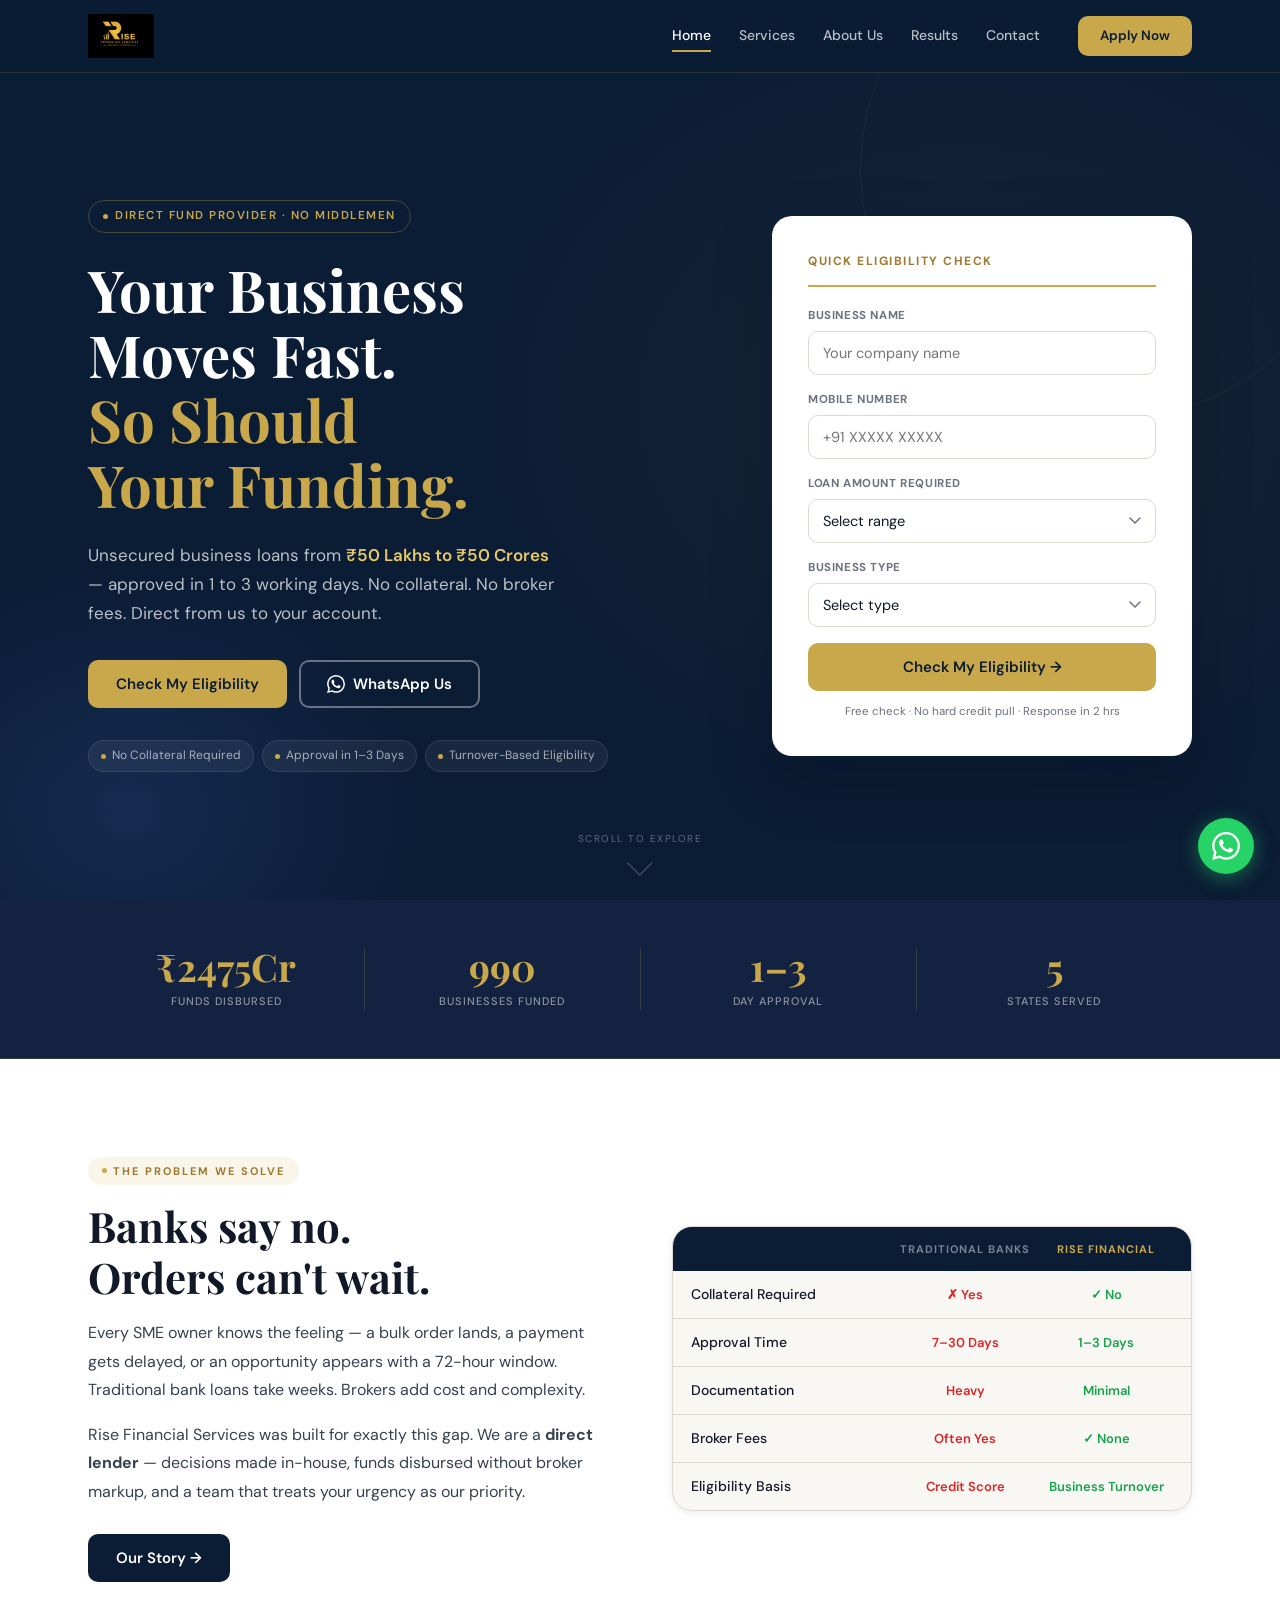
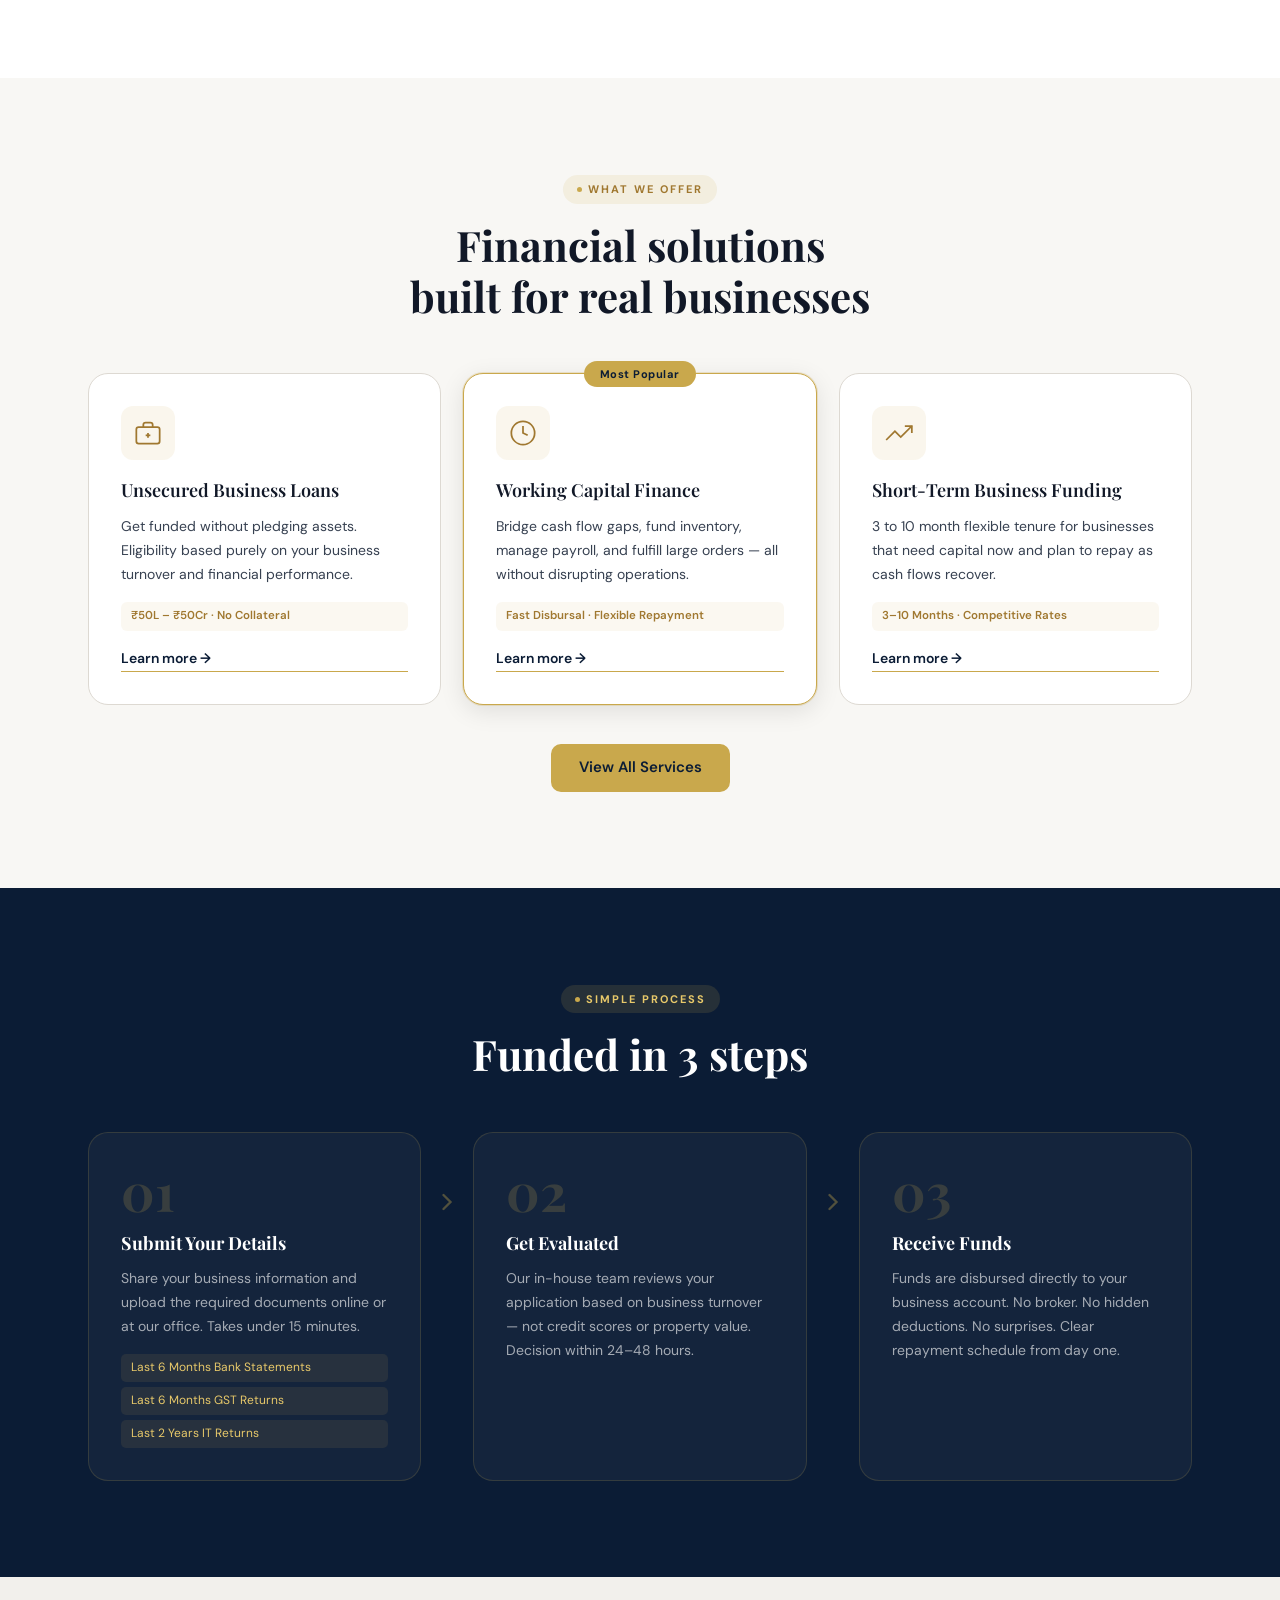
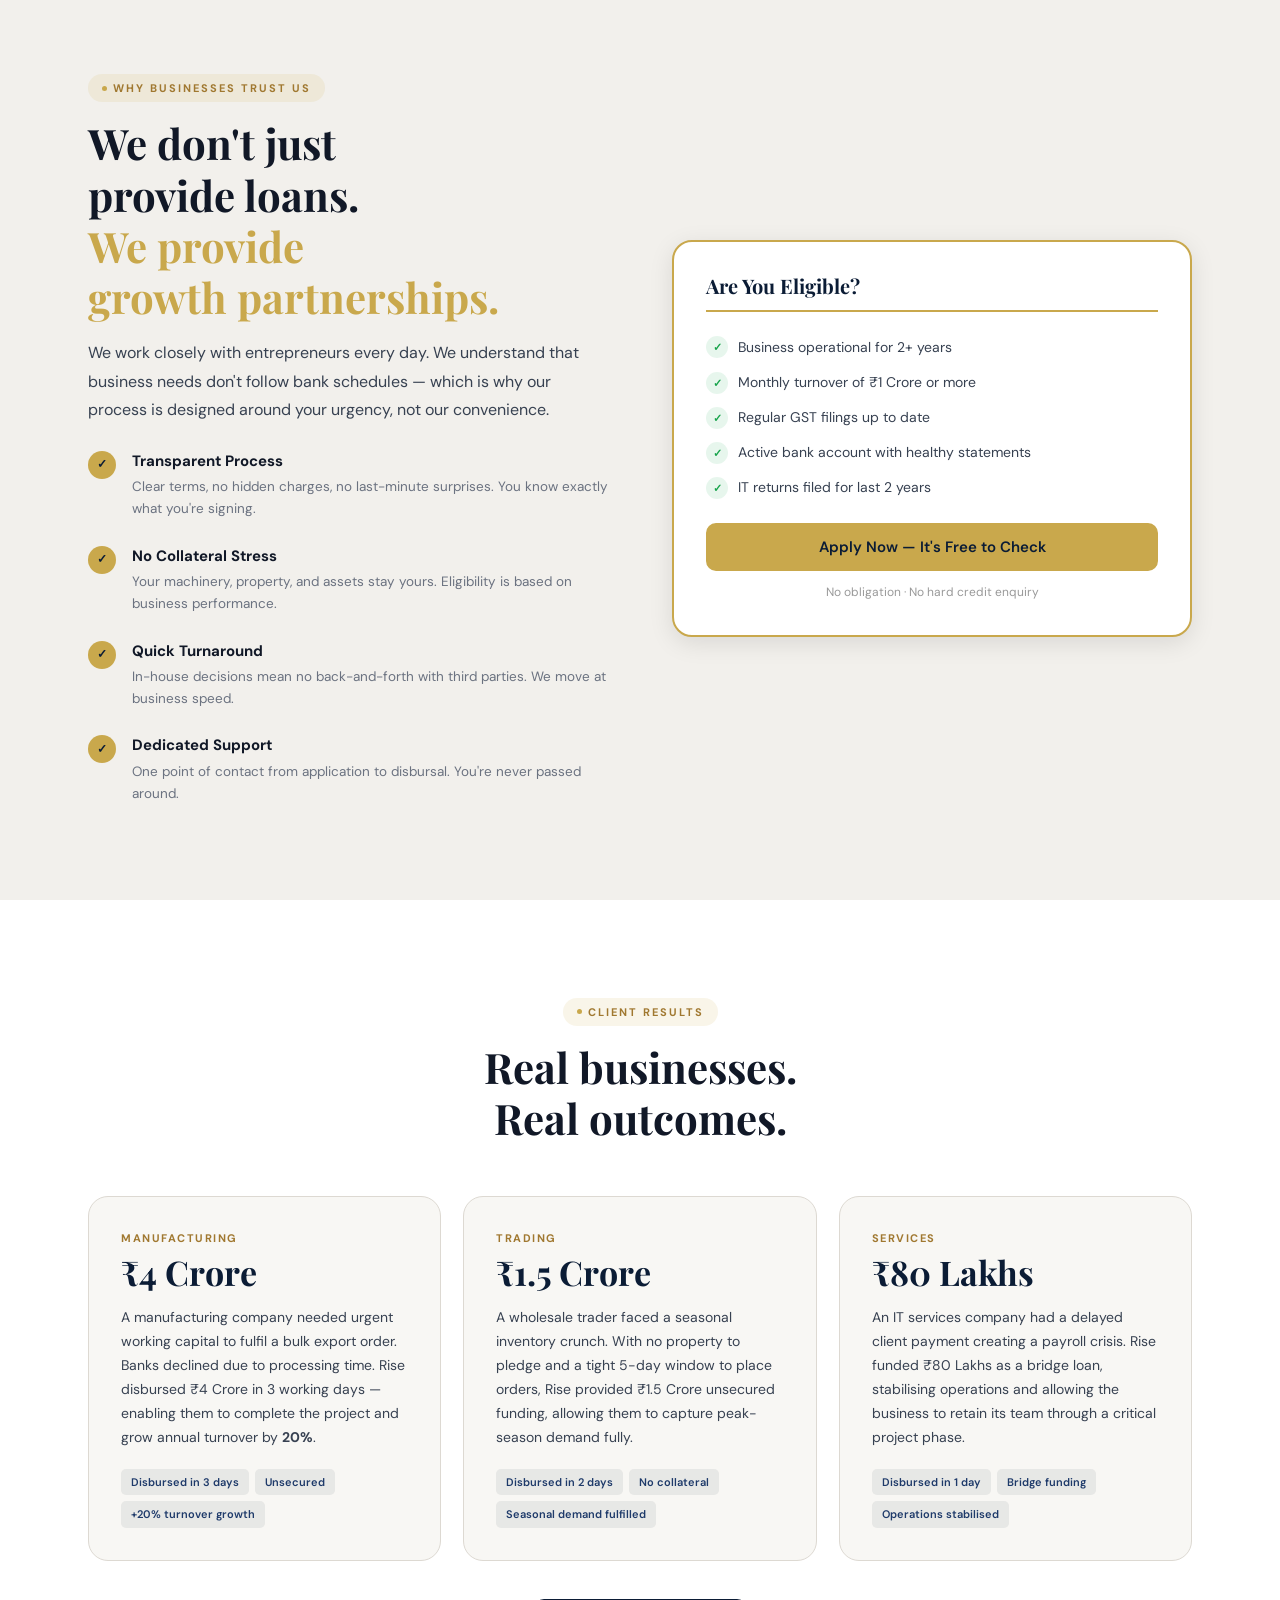
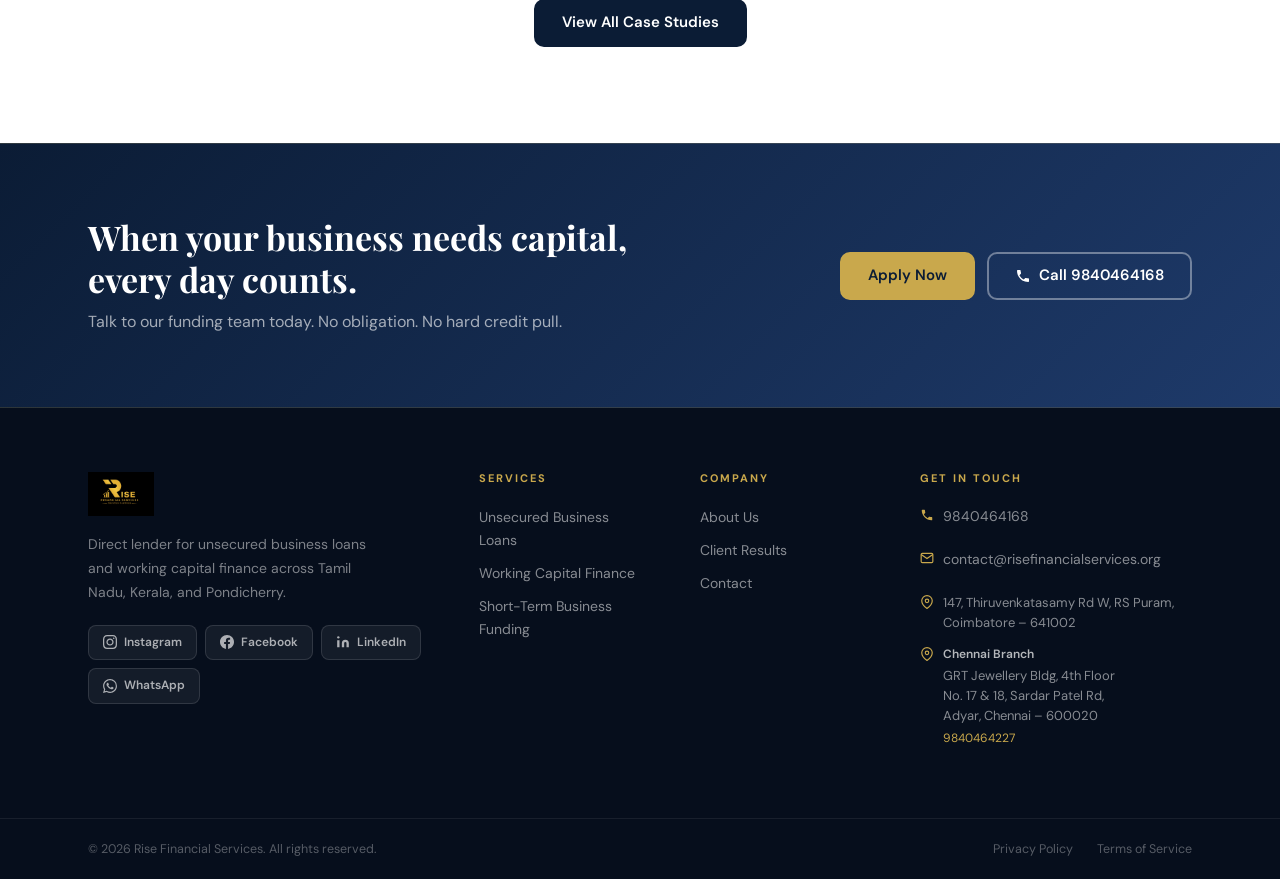
==== index.html @ 37d891c4 "Set logo image width and height attributes Updated logo image dimensions in header and footer." ====
<!DOCTYPE html>
<html lang="en">
<head>
<meta charset="UTF-8">
<meta name="viewport" content="width=device-width, initial-scale=1.0">
<title>Rise Financial Services | Unsecured Business Loans | Coimbatore</title>
<meta name="description" content="Direct lender for unsecured business loans from ₹50 Lakhs to ₹50 Crores. Approved in 1-3 working days. No collateral required. Serving Tamil Nadu, Kerala & Pondicherry.">
<link rel="preconnect" href="https://fonts.googleapis.com">
<link rel="preconnect" href="https://fonts.gstatic.com" crossorigin>
<link href="https://fonts.googleapis.com/css2?family=Playfair+Display:wght@500;600;700&family=DM+Sans:wght@300;400;500;600&display=swap" rel="stylesheet">
<link rel="stylesheet" href="styles.css">
</head>
<body>

<!-- NAV -->
<header class="nav-header" id="navbar">
  <div class="container nav-inner">
    <a href="index.html" class="logo" aria-label="Rise Financial Services Home">
      <img src="logo.png" alt="Rise Financial Services" class="logo-img" width="200" height="53">
    </a>
    <nav class="nav-links" id="navLinks" role="navigation" aria-label="Main navigation">
      <a href="index.html" class="active">Home</a>
      <a href="services.html">Services</a>
      <a href="about.html">About Us</a>
      <a href="results.html">Results</a>
      <a href="contact.html">Contact</a>
    </nav>
    <a href="contact.html" class="btn btn-gold nav-cta">Apply Now</a>
    <button class="hamburger" id="hamburger" aria-label="Toggle navigation menu" aria-expanded="false" aria-controls="navLinks">
      <span></span><span></span><span></span>
    </button>
  </div>
</header>

<!-- HERO -->
<section class="hero">
  <div class="hero-bg-pattern" aria-hidden="true"></div>
  <div class="container hero-content">
    <div class="hero-left">
      <div class="hero-badge">Direct Fund Provider · No Middlemen</div>
      <h1 class="hero-h1">Your Business<br>Moves Fast.<br><span class="gold">So Should<br>Your Funding.</span></h1>
      <p class="hero-sub">Unsecured business loans from <strong>₹50 Lakhs to ₹50 Crores</strong> — approved in 1 to 3 working days. No collateral. No broker fees. Direct from us to your account.</p>
      <div class="hero-cta-row">
        <a href="contact.html" class="btn btn-gold">Check My Eligibility</a>
        <a href="https://wa.me/919840464168?text=Hi%2C%20I%27m%20interested%20in%20a%20business%20loan%20from%20Rise%20Financial%20Services" class="btn btn-outline-white" target="_blank" rel="noopener noreferrer">
          <svg width="18" height="18" viewBox="0 0 24 24" fill="currentColor" aria-hidden="true"><path d="M17.472 14.382c-.297-.149-1.758-.867-2.03-.967-.273-.099-.471-.148-.67.15-.197.297-.767.966-.94 1.164-.173.199-.347.223-.644.075-.297-.15-1.255-.463-2.39-1.475-.883-.788-1.48-1.761-1.653-2.059-.173-.297-.018-.458.13-.606.134-.133.298-.347.446-.52.149-.174.198-.298.298-.497.099-.198.05-.371-.025-.52-.075-.149-.669-1.612-.916-2.207-.242-.579-.487-.5-.669-.51-.173-.008-.371-.01-.57-.01-.198 0-.52.074-.792.372-.272.297-1.04 1.016-1.04 2.479 0 1.462 1.065 2.875 1.213 3.074.149.198 2.096 3.2 5.077 4.487.709.306 1.262.489 1.694.625.712.227 1.36.195 1.871.118.571-.085 1.758-.719 2.006-1.413.248-.694.248-1.289.173-1.413-.074-.124-.272-.198-.57-.347m-5.421 7.403h-.004a9.87 9.87 0 01-5.031-1.378l-.361-.214-3.741.982.998-3.648-.235-.374a9.86 9.86 0 01-1.51-5.26c.001-5.45 4.436-9.884 9.888-9.884 2.64 0 5.122 1.03 6.988 2.898a9.825 9.825 0 012.893 6.994c-.003 5.45-4.437 9.884-9.885 9.884m8.413-18.297A11.815 11.815 0 0012.05 0C5.495 0 .16 5.335.157 11.892c0 2.096.547 4.142 1.588 5.945L.057 24l6.305-1.654a11.882 11.882 0 005.683 1.448h.005c6.554 0 11.89-5.335 11.893-11.893a11.821 11.821 0 00-3.48-8.413z"/></svg>
          WhatsApp Us
        </a>
      </div>
      <div class="hero-trust-chips">
        <div class="chip"><span class="chip-dot"></span>No Collateral Required</div>
        <div class="chip"><span class="chip-dot"></span>Approval in 1–3 Days</div>
        <div class="chip"><span class="chip-dot"></span>Turnover-Based Eligibility</div>
      </div>
    </div>
    <div class="hero-right">
      <div class="hero-card">
        <div class="hero-card-label">Quick Eligibility Check</div>
        <form class="quick-form" action="contact.html" method="get">
          <div class="form-group">
            <label for="hf-business">Business Name</label>
            <input id="hf-business" type="text" placeholder="Your company name" autocomplete="organization">
          </div>
          <div class="form-group">
            <label for="hf-mobile">Mobile Number</label>
            <input id="hf-mobile" type="tel" placeholder="+91 XXXXX XXXXX" autocomplete="tel">
          </div>
          <div class="form-group">
            <label for="hf-amount">Loan Amount Required</label>
            <select id="hf-amount">
              <option value="">Select range</option>
              <option>₹50 Lakhs – ₹1 Crore</option>
              <option>₹1 Crore – ₹5 Crores</option>
              <option>₹5 Crores – ₹10 Crores</option>
              <option>₹10 Crores – ₹25 Crores</option>
              <option>₹25 Crores – ₹50 Crores</option>
            </select>
          </div>
          <div class="form-group">
            <label for="hf-type">Business Type</label>
            <select id="hf-type">
              <option value="">Select type</option>
              <option>Manufacturing</option>
              <option>Trading</option>
              <option>Services</option>
              <option>Construction</option>
              <option>Export/Import</option>
              <option>Other</option>
            </select>
          </div>
          <button type="submit" class="btn btn-gold w-full">Check My Eligibility →</button>
        </form>
        <p class="form-note">Free check · No hard credit pull · Response in 2 hrs</p>
      </div>
    </div>
  </div>
  <div class="hero-scroll-hint" aria-hidden="true">
    <span>Scroll to explore</span>
    <div class="scroll-arrow"></div>
  </div>
</section>

<!-- STATS BAR -->
<section class="stats-bar" aria-label="Key statistics">
  <div class="container stats-grid">
    <div class="stat-item">
      <div class="stat-num">₹2500Cr<span class="stat-plus">+</span></div>
      <div class="stat-lbl">Funds Disbursed</div>
    </div>
    <div class="stat-item">
      <div class="stat-num">1000<span class="stat-plus">+</span></div>
      <div class="stat-lbl">Businesses Funded</div>
    </div>
    <div class="stat-item">
      <div class="stat-num">1–3</div>
      <div class="stat-lbl">Day Approval</div>
    </div>
    <div class="stat-item">
      <div class="stat-num">5</div>
      <div class="stat-lbl">States Served</div>
    </div>
  </div>
</section>

<!-- PROBLEM SECTION -->
<section class="section problem-section">
  <div class="container">
    <div class="problem-grid">
      <div class="problem-left fade-up">
        <div class="section-tag">The Problem We Solve</div>
        <h2 class="section-h2">Banks say no.<br>Orders can't wait.</h2>
        <p>Every SME owner knows the feeling — a bulk order lands, a payment gets delayed, or an opportunity appears with a 72-hour window. Traditional bank loans take weeks. Brokers add cost and complexity.</p>
        <p>Rise Financial Services was built for exactly this gap. We are a <strong>direct lender</strong> — decisions made in-house, funds disbursed without broker markup, and a team that treats your urgency as our priority.</p>
        <a href="about.html" class="btn btn-dark">Our Story →</a>
      </div>
      <div class="fade-up">
        <div class="compare-table" role="table" aria-label="Rise Financial vs Traditional Banks comparison">
          <div class="compare-header" role="row">
            <div role="columnheader"></div>
            <div class="compare-them" role="columnheader">Traditional Banks</div>
            <div class="compare-us" role="columnheader">Rise Financial</div>
          </div>
          <div class="compare-row" role="row">
            <div class="compare-feature" role="cell">Collateral Required</div>
            <div class="compare-x" role="cell">✗ Yes</div>
            <div class="compare-check" role="cell">✓ No</div>
          </div>
          <div class="compare-row" role="row">
            <div class="compare-feature" role="cell">Approval Time</div>
            <div class="compare-x" role="cell">7–30 Days</div>
            <div class="compare-check" role="cell">1–3 Days</div>
          </div>
          <div class="compare-row" role="row">
            <div class="compare-feature" role="cell">Documentation</div>
            <div class="compare-x" role="cell">Heavy</div>
            <div class="compare-check" role="cell">Minimal</div>
          </div>
          <div class="compare-row" role="row">
            <div class="compare-feature" role="cell">Broker Fees</div>
            <div class="compare-x" role="cell">Often Yes</div>
            <div class="compare-check" role="cell">✓ None</div>
          </div>
          <div class="compare-row" role="row">
            <div class="compare-feature" role="cell">Eligibility Basis</div>
            <div class="compare-x" role="cell">Credit Score</div>
            <div class="compare-check" role="cell">Business Turnover</div>
          </div>
        </div>
      </div>
    </div>
  </div>
</section>

<!-- SERVICES PREVIEW -->
<section class="section services-section">
  <div class="container">
    <div class="section-header">
      <div class="section-tag">What We Offer</div>
      <h2 class="section-h2">Financial solutions<br>built for real businesses</h2>
    </div>
    <div class="services-grid">
      <div class="service-card fade-up">
        <div class="service-icon" aria-hidden="true">
          <svg width="28" height="28" viewBox="0 0 24 24" fill="none" stroke="currentColor" stroke-width="1.5"><rect x="2" y="7" width="20" height="14" rx="2"/><path d="M16 7V5a2 2 0 0 0-2-2h-4a2 2 0 0 0-2 2v2"/><line x1="12" y1="12" x2="12" y2="16"/><line x1="10" y1="14" x2="14" y2="14"/></svg>
        </div>
        <h3>Unsecured Business Loans</h3>
        <p>Get funded without pledging assets. Eligibility based purely on your business turnover and financial performance.</p>
        <div class="service-detail">₹50L – ₹50Cr · No Collateral</div>
        <a href="services.html#unsecured" class="service-link">Learn more →</a>
      </div>
      <div class="service-card featured fade-up">
        <div class="service-badge">Most Popular</div>
        <div class="service-icon" aria-hidden="true">
          <svg width="28" height="28" viewBox="0 0 24 24" fill="none" stroke="currentColor" stroke-width="1.5"><circle cx="12" cy="12" r="10"/><polyline points="12,6 12,12 16,14"/></svg>
        </div>
        <h3>Working Capital Finance</h3>
        <p>Bridge cash flow gaps, fund inventory, manage payroll, and fulfill large orders — all without disrupting operations.</p>
        <div class="service-detail">Fast Disbursal · Flexible Repayment</div>
        <a href="services.html#working-capital" class="service-link">Learn more →</a>
      </div>
      <div class="service-card fade-up">
        <div class="service-icon" aria-hidden="true">
          <svg width="28" height="28" viewBox="0 0 24 24" fill="none" stroke="currentColor" stroke-width="1.5"><polyline points="23,6 13.5,15.5 8.5,10.5 1,18"/><polyline points="17,6 23,6 23,12"/></svg>
        </div>
        <h3>Short-Term Business Funding</h3>
        <p>3 to 10 month flexible tenure for businesses that need capital now and plan to repay as cash flows recover.</p>
        <div class="service-detail">3–10 Months · Competitive Rates</div>
        <a href="services.html#short-term" class="service-link">Learn more →</a>
      </div>
    </div>
    <div class="section-cta">
      <a href="services.html" class="btn btn-gold">View All Services</a>
    </div>
  </div>
</section>

<!-- HOW IT WORKS -->
<section class="section how-section">
  <div class="container">
    <div class="section-header">
      <div class="section-tag">Simple Process</div>
      <h2 class="section-h2">Funded in 3 steps</h2>
    </div>
    <div class="steps-row">
      <div class="step-card fade-up">
        <div class="step-number" aria-hidden="true">01</div>
        <h3>Submit Your Details</h3>
        <p>Share your business information and upload the required documents online or at our office. Takes under 15 minutes.</p>
        <div class="step-docs">
          <span>Last 6 Months Bank Statements</span>
          <span>Last 6 Months GST Returns</span>
          <span>Last 2 Years IT Returns</span>
        </div>
      </div>
      <div class="step-connector" aria-hidden="true">
        <svg viewBox="0 0 24 24" fill="none" stroke="currentColor" stroke-width="2" stroke-linecap="round"><polyline points="9 18 15 12 9 6"/></svg>
      </div>
      <div class="step-card fade-up">
        <div class="step-number" aria-hidden="true">02</div>
        <h3>Get Evaluated</h3>
        <p>Our in-house team reviews your application based on business turnover — not credit scores or property value. Decision within 24–48 hours.</p>
      </div>
      <div class="step-connector" aria-hidden="true">
        <svg viewBox="0 0 24 24" fill="none" stroke="currentColor" stroke-width="2" stroke-linecap="round"><polyline points="9 18 15 12 9 6"/></svg>
      </div>
      <div class="step-card fade-up">
        <div class="step-number" aria-hidden="true">03</div>
        <h3>Receive Funds</h3>
        <p>Funds are disbursed directly to your business account. No broker. No hidden deductions. No surprises. Clear repayment schedule from day one.</p>
      </div>
    </div>
  </div>
</section>

<!-- TRUST / WHY CHOOSE US -->
<section class="section trust-section">
  <div class="container">
    <div class="trust-grid">
      <div class="trust-left fade-up">
        <div class="section-tag">Why Businesses Trust Us</div>
        <h2 class="section-h2">We don't just<br>provide loans.<br><span class="gold">We provide<br>growth partnerships.</span></h2>
        <p>We work closely with entrepreneurs every day. We understand that business needs don't follow bank schedules — which is why our process is designed around your urgency, not our convenience.</p>
        <div class="trust-items">
          <div class="trust-item-row">
            <div class="trust-icon" aria-hidden="true">✓</div>
            <div>
              <strong>Transparent Process</strong>
              <p>Clear terms, no hidden charges, no last-minute surprises. You know exactly what you're signing.</p>
            </div>
          </div>
          <div class="trust-item-row">
            <div class="trust-icon" aria-hidden="true">✓</div>
            <div>
              <strong>No Collateral Stress</strong>
              <p>Your machinery, property, and assets stay yours. Eligibility is based on business performance.</p>
            </div>
          </div>
          <div class="trust-item-row">
            <div class="trust-icon" aria-hidden="true">✓</div>
            <div>
              <strong>Quick Turnaround</strong>
              <p>In-house decisions mean no back-and-forth with third parties. We move at business speed.</p>
            </div>
          </div>
          <div class="trust-item-row">
            <div class="trust-icon" aria-hidden="true">✓</div>
            <div>
              <strong>Dedicated Support</strong>
              <p>One point of contact from application to disbursal. You're never passed around.</p>
            </div>
          </div>
        </div>
      </div>
      <div class="fade-up">
        <div class="eligibility-box">
          <h3>Are You Eligible?</h3>
          <div class="eligibility-list">
            <div class="elig-item yes"><span class="elig-icon">✓</span><span>Business operational for 2+ years</span></div>
            <div class="elig-item yes"><span class="elig-icon">✓</span><span>Monthly turnover of ₹1 Crore or more</span></div>
            <div class="elig-item yes"><span class="elig-icon">✓</span><span>Regular GST filings up to date</span></div>
            <div class="elig-item yes"><span class="elig-icon">✓</span><span>Active bank account with healthy statements</span></div>
            <div class="elig-item yes"><span class="elig-icon">✓</span><span>IT returns filed for last 2 years</span></div>
          </div>
          <a href="contact.html" class="btn btn-gold w-full" style="margin-top:1.5rem">Apply Now — It's Free to Check</a>
          <p style="text-align:center;font-size:12px;color:#999;margin-top:.75rem">No obligation · No hard credit enquiry</p>
        </div>
      </div>
    </div>
  </div>
</section>

<!-- CASE STUDY TEASER -->
<section class="section case-section">
  <div class="container">
    <div class="section-header">
      <div class="section-tag">Client Results</div>
      <h2 class="section-h2">Real businesses.<br>Real outcomes.</h2>
    </div>
    <div class="case-grid">
      <div class="case-card fade-up">
        <div class="case-industry">Manufacturing</div>
        <div class="case-amount">₹4 Crore</div>
        <p class="case-story">A manufacturing company needed urgent working capital to fulfil a bulk export order. Banks declined due to processing time. Rise disbursed ₹4 Crore in 3 working days — enabling them to complete the project and grow annual turnover by <strong>20%</strong>.</p>
        <div class="case-meta">
          <span>Disbursed in 3 days</span>
          <span>Unsecured</span>
          <span>+20% turnover growth</span>
        </div>
      </div>
      <div class="case-card fade-up">
        <div class="case-industry">Trading</div>
        <div class="case-amount">₹1.5 Crore</div>
        <p class="case-story">A wholesale trader faced a seasonal inventory crunch. With no property to pledge and a tight 5-day window to place orders, Rise provided ₹1.5 Crore unsecured funding, allowing them to capture peak-season demand fully.</p>
        <div class="case-meta">
          <span>Disbursed in 2 days</span>
          <span>No collateral</span>
          <span>Seasonal demand fulfilled</span>
        </div>
      </div>
      <div class="case-card fade-up">
        <div class="case-industry">Services</div>
        <div class="case-amount">₹80 Lakhs</div>
        <p class="case-story">An IT services company had a delayed client payment creating a payroll crisis. Rise funded ₹80 Lakhs as a bridge loan, stabilising operations and allowing the business to retain its team through a critical project phase.</p>
        <div class="case-meta">
          <span>Disbursed in 1 day</span>
          <span>Bridge funding</span>
          <span>Operations stabilised</span>
        </div>
      </div>
    </div>
    <div class="section-cta">
      <a href="results.html" class="btn btn-dark">View All Case Studies</a>
    </div>
  </div>
</section>

<!-- CTA BANNER -->
<section class="cta-banner">
  <div class="container cta-banner-inner">
    <div>
      <h2>When your business needs capital,<br>every day counts.</h2>
      <p>Talk to our funding team today. No obligation. No hard credit pull.</p>
    </div>
    <div class="cta-banner-btns">
      <a href="contact.html" class="btn btn-gold">Apply Now</a>
      <a href="tel:9840464168" class="btn btn-outline-white">
        <svg width="16" height="16" viewBox="0 0 24 24" fill="currentColor" aria-hidden="true"><path d="M6.62 10.79c1.44 2.83 3.76 5.14 6.59 6.59l2.2-2.2c.27-.27.67-.36 1.02-.24 1.12.37 2.33.57 3.57.57.55 0 1 .45 1 1V20c0 .55-.45 1-1 1-9.39 0-17-7.61-17-17 0-.55.45-1 1-1h3.5c.55 0 1 .45 1 1 0 1.25.2 2.45.57 3.57.11.35.03.74-.25 1.02l-2.2 2.2z"/></svg>
        Call 9840464168
      </a>
    </div>
  </div>
</section>

<!-- FOOTER -->
<footer class="footer">
  <div class="container footer-grid">
    <div class="footer-brand">
      <a href="index.html" class="logo logo-light" aria-label="Rise Financial Services">
        <img src="logo.png" alt="Rise Financial Services" class="logo-img" width="200" height="53">
      </a>
      <p>Direct lender for unsecured business loans and working capital finance across Tamil Nadu, Kerala, and Pondicherry.</p>
      <div class="footer-social-banner">
        <a href="https://www.instagram.com/rise_financialservices/" target="_blank" rel="noopener noreferrer" class="social-btn instagram" aria-label="Instagram">
          <svg width="14" height="14" viewBox="0 0 24 24" fill="currentColor"><path d="M12 2.163c3.204 0 3.584.012 4.85.07 3.252.148 4.771 1.691 4.919 4.919.058 1.265.069 1.645.069 4.849 0 3.205-.012 3.584-.069 4.849-.149 3.225-1.664 4.771-4.919 4.919-1.266.058-1.644.07-4.85.07-3.204 0-3.584-.012-4.849-.07-3.26-.149-4.771-1.699-4.919-4.92-.058-1.265-.07-1.644-.07-4.849 0-3.204.013-3.583.07-4.849.149-3.227 1.664-4.771 4.919-4.919 1.266-.057 1.645-.069 4.849-.069zm0-2.163c-3.259 0-3.667.014-4.947.072-4.358.2-6.78 2.618-6.98 6.98-.059 1.281-.073 1.689-.073 4.948 0 3.259.014 3.668.072 4.948.2 4.358 2.618 6.78 6.98 6.98 1.281.058 1.689.072 4.948.072 3.259 0 3.668-.014 4.948-.072 4.354-.2 6.782-2.618 6.979-6.98.059-1.28.073-1.689.073-4.948 0-3.259-.014-3.667-.072-4.947-.196-4.354-2.617-6.78-6.979-6.98-1.281-.059-1.69-.073-4.949-.073zm0 5.838c-3.403 0-6.162 2.759-6.162 6.162s2.759 6.163 6.162 6.163 6.162-2.759 6.162-6.163c0-3.403-2.759-6.162-6.162-6.162zm0 10.162c-2.209 0-4-1.79-4-4 0-2.209 1.791-4 4-4s4 1.791 4 4c0 2.21-1.791 4-4 4zm6.406-11.845c-.796 0-1.441.645-1.441 1.44s.645 1.44 1.441 1.44c.795 0 1.439-.645 1.439-1.44s-.644-1.44-1.439-1.44z"/></svg>
          Instagram
        </a>
        <a href="https://www.facebook.com/profile.php?id=61573836364276" target="_blank" rel="noopener noreferrer" class="social-btn facebook" aria-label="Facebook">
          <svg width="14" height="14" viewBox="0 0 24 24" fill="currentColor"><path d="M24 12.073c0-6.627-5.373-12-12-12s-12 5.373-12 12c0 5.99 4.388 10.954 10.125 11.854v-8.385H7.078v-3.47h3.047V9.43c0-3.007 1.792-4.669 4.533-4.669 1.312 0 2.686.235 2.686.235v2.953H15.83c-1.491 0-1.956.925-1.956 1.874v2.25h3.328l-.532 3.47h-2.796v8.385C19.612 23.027 24 18.062 24 12.073z"/></svg>
          Facebook
        </a>
        <a href="https://www.linkedin.com/company/rise-financial-services-x/" target="_blank" rel="noopener noreferrer" class="social-btn linkedin" aria-label="LinkedIn">
          <svg width="14" height="14" viewBox="0 0 24 24" fill="currentColor"><path d="M16 8a6 6 0 016 6v7h-4v-7a2 2 0 00-2-2 2 2 0 00-2 2v7h-4v-7a6 6 0 016-6zM2 9h4v12H2z"/><circle cx="4" cy="4" r="2"/></svg>
          LinkedIn
        </a>
        <a href="https://wa.me/919840464168" target="_blank" rel="noopener noreferrer" class="social-btn whatsapp-btn" aria-label="WhatsApp">
          <svg width="14" height="14" viewBox="0 0 24 24" fill="currentColor"><path d="M17.472 14.382c-.297-.149-1.758-.867-2.03-.967-.273-.099-.471-.148-.67.15-.197.297-.767.966-.94 1.164-.173.199-.347.223-.644.075-.297-.15-1.255-.463-2.39-1.475-.883-.788-1.48-1.761-1.653-2.059-.173-.297-.018-.458.13-.606.134-.133.298-.347.446-.52.149-.174.198-.298.298-.497.099-.198.05-.371-.025-.52-.075-.149-.669-1.612-.916-2.207-.242-.579-.487-.5-.669-.51-.173-.008-.371-.01-.57-.01-.198 0-.52.074-.792.372-.272.297-1.04 1.016-1.04 2.479 0 1.462 1.065 2.875 1.213 3.074.149.198 2.096 3.2 5.077 4.487.709.306 1.262.489 1.694.625.712.227 1.36.195 1.871.118.571-.085 1.758-.719 2.006-1.413.248-.694.248-1.289.173-1.413-.074-.124-.272-.198-.57-.347m-5.421 7.403h-.004a9.87 9.87 0 01-5.031-1.378l-.361-.214-3.741.982.998-3.648-.235-.374a9.86 9.86 0 01-1.51-5.26c.001-5.45 4.436-9.884 9.888-9.884 2.64 0 5.122 1.03 6.988 2.898a9.825 9.825 0 012.893 6.994c-.003 5.45-4.437 9.884-9.885 9.884m8.413-18.297A11.815 11.815 0 0012.05 0C5.495 0 .16 5.335.157 11.892c0 2.096.547 4.142 1.588 5.945L.057 24l6.305-1.654a11.882 11.882 0 005.683 1.448h.005c6.554 0 11.89-5.335 11.893-11.893a11.821 11.821 0 00-3.48-8.413z"/></svg>
          WhatsApp
        </a>
      </div>
    </div>
    <div class="footer-col">
      <h4>Services</h4>
      <a href="services.html#unsecured">Unsecured Business Loans</a>
      <a href="services.html#working-capital">Working Capital Finance</a>
      <a href="services.html#short-term">Short-Term Business Funding</a>
    </div>
    <div class="footer-col">
      <h4>Company</h4>
      <a href="about.html">About Us</a>
      <a href="results.html">Client Results</a>
      <a href="contact.html">Contact</a>
    </div>
    <div class="footer-col">
      <h4>Get in Touch</h4>
      <div class="footer-contact-item">
        <svg width="14" height="14" viewBox="0 0 24 24" fill="currentColor" aria-hidden="true"><path d="M6.62 10.79c1.44 2.83 3.76 5.14 6.59 6.59l2.2-2.2c.27-.27.67-.36 1.02-.24 1.12.37 2.33.57 3.57.57.55 0 1 .45 1 1V20c0 .55-.45 1-1 1-9.39 0-17-7.61-17-17 0-.55.45-1 1-1h3.5c.55 0 1 .45 1 1 0 1.25.2 2.45.57 3.57.11.35.03.74-.25 1.02l-2.2 2.2z"/></svg>
        <a href="tel:9840464168">9840464168</a>
      </div>
      <div class="footer-contact-item">
        <svg width="14" height="14" viewBox="0 0 24 24" fill="none" stroke="currentColor" stroke-width="2" aria-hidden="true"><path d="M4 4h16c1.1 0 2 .9 2 2v12c0 1.1-.9 2-2 2H4c-1.1 0-2-.9-2-2V6c0-1.1.9-2 2-2z"/><polyline points="22,6 12,13 2,6"/></svg>
        <a href="mailto:contact@risefinancialservices.org">contact@risefinancialservices.org</a>
      </div>
      <div class="footer-contact-item">
        <svg width="14" height="14" viewBox="0 0 24 24" fill="none" stroke="currentColor" stroke-width="2" aria-hidden="true"><path d="M21 10c0 7-9 13-9 13s-9-6-9-13a9 9 0 0118 0z"/><circle cx="12" cy="10" r="3"/></svg>
        <span>147, Thiruvenkatasamy Rd W, RS Puram, Coimbatore – 641002</span>
      </div>
      <div class="footer-contact-item">
        <svg width="14" height="14" viewBox="0 0 24 24" fill="none" stroke="currentColor" stroke-width="2" aria-hidden="true"><path d="M21 10c0 7-9 13-9 13s-9-6-9-13a9 9 0 0118 0z"/><circle cx="12" cy="10" r="3"/></svg>
        <div><span style="display:block;color:rgba(255,255,255,0.7);font-size:12px;font-weight:600;margin-bottom:2px">Chennai Branch</span><span>GRT Jewellery Bldg, 4th Floor<br>No. 17 &amp; 18, Sardar Patel Rd,<br>Adyar, Chennai – 600020</span><a href="tel:9840464227" style="display:block;color:var(--gold);font-size:12px;margin-top:3px">9840464227</a></div>
      </div>
    </div>
  </div>
  <div class="footer-bottom">
    <div class="container footer-bottom-inner">
      <span>© 2026 Rise Financial Services. All rights reserved.</span>
      <div class="footer-bottom-links">
        <a href="#">Privacy Policy</a>
        <a href="#">Terms of Service</a>
      </div>
    </div>
  </div>
</footer>

<!-- WHATSAPP STICKY -->
<a href="https://wa.me/919840464168?text=Hi%2C%20I%27m%20interested%20in%20a%20business%20loan%20from%20Rise%20Financial%20Services" class="whatsapp-float" target="_blank" rel="noopener noreferrer" aria-label="Chat on WhatsApp">
  <svg width="28" height="28" viewBox="0 0 24 24" fill="white" aria-hidden="true"><path d="M17.472 14.382c-.297-.149-1.758-.867-2.03-.967-.273-.099-.471-.148-.67.15-.197.297-.767.966-.94 1.164-.173.199-.347.223-.644.075-.297-.15-1.255-.463-2.39-1.475-.883-.788-1.48-1.761-1.653-2.059-.173-.297-.018-.458.13-.606.134-.133.298-.347.446-.52.149-.174.198-.298.298-.497.099-.198.05-.371-.025-.52-.075-.149-.669-1.612-.916-2.207-.242-.579-.487-.5-.669-.51-.173-.008-.371-.01-.57-.01-.198 0-.52.074-.792.372-.272.297-1.04 1.016-1.04 2.479 0 1.462 1.065 2.875 1.213 3.074.149.198 2.096 3.2 5.077 4.487.709.306 1.262.489 1.694.625.712.227 1.36.195 1.871.118.571-.085 1.758-.719 2.006-1.413.248-.694.248-1.289.173-1.413-.074-.124-.272-.198-.57-.347m-5.421 7.403h-.004a9.87 9.87 0 01-5.031-1.378l-.361-.214-3.741.982.998-3.648-.235-.374a9.86 9.86 0 01-1.51-5.26c.001-5.45 4.436-9.884 9.888-9.884 2.64 0 5.122 1.03 6.988 2.898a9.825 9.825 0 012.893 6.994c-.003 5.45-4.437 9.884-9.885 9.884m8.413-18.297A11.815 11.815 0 0012.05 0C5.495 0 .16 5.335.157 11.892c0 2.096.547 4.142 1.588 5.945L.057 24l6.305-1.654a11.882 11.882 0 005.683 1.448h.005c6.554 0 11.89-5.335 11.893-11.893a11.821 11.821 0 00-3.48-8.413z"/></svg>
</a>

<script src="main.js"></script>
</body>
</html>
---- styles.css ----
/* ===================================================
   RISE FINANCIAL SERVICES — styles.css
   Rebuilt for perfect UX/UI & full responsiveness
   =================================================== */

/* ===== DESIGN TOKENS ===== */
:root {
  --navy:        #0B1C35;
  --navy-mid:    #122240;
  --navy-light:  #1E3A6A;
  --gold:        #C9A84C;
  --gold-light:  #E8C96A;
  --gold-dark:   #A07830;
  --gold-glow:   rgba(201,168,76,0.25);
  --white:       #FFFFFF;
  --off-white:   #F8F7F4;
  --light-gray:  #F2F0EC;
  --mid-gray:    #DDD9D2;
  --text-dark:   #111827;
  --text-body:   #374151;
  --text-muted:  #6B7280;
  --success:     #16A34A;
  --error:       #DC2626;

  --font-display: 'Playfair Display', Georgia, serif;
  --font-body:    'DM Sans', -apple-system, BlinkMacSystemFont, sans-serif;

  --shadow-xs:  0 1px 3px rgba(0,0,0,0.06);
  --shadow-sm:  0 2px 8px rgba(0,0,0,0.08);
  --shadow-md:  0 6px 24px rgba(0,0,0,0.10);
  --shadow-lg:  0 16px 48px rgba(0,0,0,0.14);
  --shadow-xl:  0 24px 64px rgba(0,0,0,0.18);

  --radius-xs:  6px;
  --radius-sm:  10px;
  --radius:     14px;
  --radius-lg:  20px;
  --radius-xl:  28px;

  --nav-h:      72px;
  --container:  1160px;
  --gutter:     clamp(16px, 4vw, 28px);
}

/* ===== RESET ===== */
*, *::before, *::after { box-sizing: border-box; margin: 0; padding: 0; }
html { scroll-behavior: smooth; -webkit-text-size-adjust: 100%; }
body {
  font-family: var(--font-body);
  color: var(--text-body);
  background: var(--white);
  line-height: 1.65;
  font-size: 16px;
  overflow-x: hidden;
}
img { max-width: 100%; height: auto; display: block; }
a { text-decoration: none; color: inherit; }
ul, ol { list-style: none; }
button { font-family: inherit; cursor: pointer; }
input, select, textarea { font-family: inherit; }

/* ===== CONTAINER ===== */
.container {
  max-width: var(--container);
  margin: 0 auto;
  padding: 0 var(--gutter);
  width: 100%;
}

/* ===== TYPOGRAPHY ===== */
h1, h2, h3, h4 { font-family: var(--font-display); color: var(--text-dark); line-height: 1.2; }
.gold { color: var(--gold); }

.section-tag {
  display: inline-flex;
  align-items: center;
  gap: 6px;
  font-family: var(--font-body);
  font-size: 11px;
  font-weight: 700;
  letter-spacing: 2px;
  text-transform: uppercase;
  color: var(--gold-dark);
  background: rgba(201,168,76,0.12);
  padding: 5px 14px;
  border-radius: 20px;
  margin-bottom: 1rem;
}
.section-tag::before {
  content: '';
  width: 5px; height: 5px;
  border-radius: 50%;
  background: var(--gold);
  flex-shrink: 0;
}

.section-h2 {
  font-size: clamp(26px, 4vw, 42px);
  font-weight: 700;
  line-height: 1.22;
  margin-bottom: 1rem;
}
.section { padding: clamp(56px, 8vw, 96px) 0; }
.section-header {
  text-align: center;
  max-width: 580px;
  margin: 0 auto clamp(2rem, 4vw, 3.5rem);
}
.section-header .section-h2 { margin-bottom: 0; }
.section-cta { text-align: center; margin-top: clamp(1.5rem, 3vw, 2.5rem); }

/* ===== BUTTONS ===== */
.btn {
  display: inline-flex;
  align-items: center;
  justify-content: center;
  gap: 8px;
  padding: 13px 26px;
  border-radius: var(--radius-sm);
  font-family: var(--font-body);
  font-size: 15px;
  font-weight: 600;
  cursor: pointer;
  border: 2px solid transparent;
  transition: background .22s, border-color .22s, transform .18s, box-shadow .22s, color .22s;
  text-decoration: none;
  white-space: nowrap;
  line-height: 1;
  -webkit-tap-highlight-color: transparent;
  min-height: 48px;
}
.btn-gold { background: var(--gold); color: var(--navy); border-color: var(--gold); }
.btn-gold:hover { background: var(--gold-light); border-color: var(--gold-light); transform: translateY(-2px); box-shadow: 0 8px 28px rgba(201,168,76,.38); }
.btn-dark { background: var(--navy); color: var(--white); border-color: var(--navy); }
.btn-dark:hover { background: var(--navy-light); border-color: var(--navy-light); transform: translateY(-2px); box-shadow: 0 8px 24px rgba(11,28,53,.3); }
.btn-outline-white { background: transparent; color: var(--white); border-color: rgba(255,255,255,.38); }
.btn-outline-white:hover { background: rgba(255,255,255,.1); border-color: rgba(255,255,255,.65); }
.btn-outline-gold { background: transparent; color: var(--gold); border-color: var(--gold); }
.btn-outline-gold:hover { background: var(--gold); color: var(--navy); }
.btn:active { transform: translateY(0) !important; }
.w-full { width: 100%; justify-content: center; }

/* ===== NAVBAR ===== */
.nav-header {
  position: fixed;
  top: 0; left: 0; right: 0;
  z-index: 1000;
  background: rgba(11,28,53,.97);
  backdrop-filter: blur(16px);
  -webkit-backdrop-filter: blur(16px);
  border-bottom: 1px solid rgba(201,168,76,.18);
  transition: box-shadow .3s, background .3s;
}
.nav-header.scrolled {
  background: rgba(11,28,53,1);
  box-shadow: 0 4px 28px rgba(0,0,0,.25);
}
.nav-inner {
  display: flex;
  align-items: center;
  height: var(--nav-h);
  gap: 1.5rem;
}
.logo {
  display: flex; align-items: center; gap: 10px; flex-shrink: 0; text-decoration: none;
}
.logo-icon {
  width: 38px; height: 38px;
  background: var(--gold);
  border-radius: 9px;
  display: flex; align-items: center; justify-content: center;
  font-family: var(--font-display);
  font-weight: 700; font-size: 20px;
  color: var(--navy);
  flex-shrink: 0;
}
.logo-text strong {
  display: block;
  font-family: var(--font-display);
  font-size: 15px; font-weight: 700;
  color: var(--white);
  line-height: 1.1; letter-spacing: 2.5px;
}
.logo-text span {
  display: block;
  font-size: 9.5px;
  color: rgba(255,255,255,.5);
  letter-spacing: 1.2px;
  text-transform: uppercase;
}

/* Desktop nav */
.nav-links {
  display: flex;
  align-items: center;
  gap: 0;
  margin-left: auto;
}
.nav-links a {
  font-size: 14px;
  font-weight: 500;
  color: rgba(255,255,255,.72);
  transition: color .2s;
  padding: 8px 14px;
  position: relative;
  border-radius: 6px;
}
.nav-links a::after {
  content: '';
  position: absolute;
  bottom: 4px; left: 14px; right: 14px;
  height: 1.5px;
  background: var(--gold);
  transform: scaleX(0);
  transform-origin: center;
  transition: transform .25s ease;
}
.nav-links a:hover, .nav-links a.active { color: var(--white); }
.nav-links a:hover::after, .nav-links a.active::after { transform: scaleX(1); }

.nav-cta { padding: 9px 20px !important; font-size: 13.5px !important; min-height: 40px !important; flex-shrink: 0; }

/* Hamburger */
.hamburger {
  display: none;
  flex-direction: column;
  justify-content: center;
  gap: 5px;
  background: none;
  border: none;
  padding: 8px;
  margin-left: auto;
  -webkit-tap-highlight-color: transparent;
  min-width: 44px; min-height: 44px;
  align-items: center;
}
.hamburger span {
  display: block;
  width: 22px; height: 2px;
  background: var(--white);
  border-radius: 2px;
  transition: all .3s cubic-bezier(.4,0,.2,1);
  transform-origin: center;
}
.hamburger.is-active span:nth-child(1) { transform: rotate(45deg) translate(5px, 5px); }
.hamburger.is-active span:nth-child(2) { opacity: 0; transform: scaleX(0); }
.hamburger.is-active span:nth-child(3) { transform: rotate(-45deg) translate(5px, -5px); }

/* ===== HERO ===== */
.hero {
  min-height: 100svh;
  background: var(--navy);
  position: relative;
  display: flex;
  align-items: center;
  padding-top: var(--nav-h);
  overflow: hidden;
}
.hero-bg-pattern {
  position: absolute;
  inset: 0;
  pointer-events: none;
}
.hero-bg-pattern::before {
  content: '';
  position: absolute; inset: 0;
  background:
    radial-gradient(ellipse 70% 80% at 75% 45%, rgba(201,168,76,.07) 0%, transparent 55%),
    radial-gradient(ellipse 50% 60% at 10% 90%, rgba(30,58,106,.5) 0%, transparent 45%);
}
.hero-bg-pattern::after {
  content: '';
  position: absolute;
  top: -80px; right: -80px;
  width: min(500px, 80vw); height: min(500px, 80vw);
  border: 1px solid rgba(201,168,76,.08);
  border-radius: 50%;
}
.hero-content {
  display: grid;
  grid-template-columns: 1fr 1fr;
  gap: clamp(2rem, 5vw, 5rem);
  align-items: center;
  padding-top: clamp(2.5rem, 5vw, 5rem);
  padding-bottom: clamp(3rem, 5vw, 5rem);
  position: relative;
  z-index: 1;
  width: 100%;
}
.hero-badge {
  display: inline-flex;
  align-items: center; gap: 7px;
  font-size: 11.5px; font-weight: 600;
  letter-spacing: 1.5px; text-transform: uppercase;
  color: var(--gold);
  border: 1px solid rgba(201,168,76,.3);
  padding: 6px 14px;
  border-radius: 20px;
  margin-bottom: 1.5rem;
}
.hero-badge::before {
  content: '';
  width: 5px; height: 5px;
  border-radius: 50%;
  background: var(--gold);
  animation: pulse 2s infinite;
}
@keyframes pulse {
  0%,100% { opacity:1; transform:scale(1); }
  50% { opacity:.5; transform:scale(1.5); }
}
.hero-h1 {
  font-size: clamp(32px, 5.5vw, 58px);
  font-weight: 700;
  color: var(--white);
  line-height: 1.12;
  margin-bottom: 1.5rem;
}
.hero-sub {
  font-size: clamp(15px, 1.5vw, 17px);
  color: rgba(255,255,255,.72);
  line-height: 1.72;
  margin-bottom: 2rem;
  max-width: 480px;
}
.hero-sub strong { color: var(--gold-light); font-weight: 600; }
.hero-cta-row { display: flex; gap: 12px; flex-wrap: wrap; margin-bottom: 2rem; }
.hero-trust-chips { display: flex; gap: 8px; flex-wrap: wrap; }
.chip {
  display: flex; align-items: center; gap: 6px;
  font-size: 12px;
  color: rgba(255,255,255,.62);
  background: rgba(255,255,255,.055);
  border: 1px solid rgba(255,255,255,.1);
  padding: 5px 12px;
  border-radius: 20px;
}
.chip-dot { width: 5px; height: 5px; border-radius: 50%; background: var(--gold); flex-shrink: 0; }

.hero-right { display: flex; justify-content: flex-end; }
.hero-card {
  background: var(--white);
  border-radius: var(--radius-lg);
  padding: clamp(1.5rem, 3vw, 2.25rem);
  box-shadow: var(--shadow-xl);
  width: 100%;
  max-width: 420px;
}
.hero-card-label {
  font-size: 12px; font-weight: 700;
  letter-spacing: 1.5px; text-transform: uppercase;
  color: var(--gold-dark);
  margin-bottom: 1.25rem;
  padding-bottom: .875rem;
  border-bottom: 2px solid var(--gold);
}
.form-group { margin-bottom: 1rem; }
.form-group label, .quick-form label {
  display: block;
  font-size: 11.5px; font-weight: 700;
  color: var(--text-muted);
  margin-bottom: 5px;
  text-transform: uppercase;
  letter-spacing: .6px;
}
.quick-form input, .quick-form select,
.form-group input, .form-group select, .form-group textarea {
  width: 100%;
  padding: 11px 14px;
  border: 1.5px solid var(--mid-gray);
  border-radius: var(--radius-sm);
  font-family: var(--font-body);
  font-size: 14.5px;
  color: var(--text-dark);
  background: var(--white);
  transition: border-color .2s, box-shadow .2s;
  -webkit-appearance: none; appearance: none;
  min-height: 44px;
}
.quick-form select, .form-group select {
  background-image: url("data:image/svg+xml,%3Csvg xmlns='http://www.w3.org/2000/svg' width='12' height='8' viewBox='0 0 12 8'%3E%3Cpath d='M1 1l5 5 5-5' stroke='%236B7280' stroke-width='1.5' fill='none' stroke-linecap='round'/%3E%3C/svg%3E");
  background-repeat: no-repeat;
  background-position: right 14px center;
  padding-right: 38px;
}
.quick-form input:focus, .quick-form select:focus,
.form-group input:focus, .form-group select:focus, .form-group textarea:focus {
  outline: none;
  border-color: var(--gold);
  box-shadow: 0 0 0 3px rgba(201,168,76,.15);
}
.form-group textarea { resize: vertical; min-height: 100px; }
.form-note { text-align: center; font-size: 11.5px; color: var(--text-muted); margin-top: .75rem; line-height: 1.5; }

.hero-scroll-hint {
  position: absolute;
  bottom: 28px; left: 50%;
  transform: translateX(-50%);
  display: flex; flex-direction: column; align-items: center; gap: 7px;
  color: rgba(255,255,255,.35);
  font-size: 10px; letter-spacing: 1.5px; text-transform: uppercase;
  z-index: 1; pointer-events: none;
}
.scroll-arrow {
  width: 18px; height: 18px;
  border-right: 1.5px solid rgba(255,255,255,.28);
  border-bottom: 1.5px solid rgba(255,255,255,.28);
  transform: rotate(45deg);
  animation: scrollBounce 2s ease-in-out infinite;
}
@keyframes scrollBounce {
  0%,100% { transform: rotate(45deg) translateY(0); opacity:.4; }
  50% { transform: rotate(45deg) translateY(5px); opacity:.9; }
}

/* ===== STATS BAR ===== */
.stats-bar {
  background: var(--navy-mid);
  border-bottom: 1px solid rgba(201,168,76,.18);
  padding: clamp(24px, 4vw, 40px) 0;
}
.stats-grid {
  display: grid;
  grid-template-columns: repeat(4, 1fr);
}
.stat-item {
  text-align: center;
  padding: 8px clamp(12px, 2vw, 24px);
  position: relative;
}
.stat-item + .stat-item::before {
  content: '';
  position: absolute;
  left: 0; top: 10%; height: 80%; width: 1px;
  background: rgba(201,168,76,.2);
}
.stat-num {
  font-family: var(--font-display);
  font-size: clamp(26px, 3.5vw, 38px);
  font-weight: 700;
  color: var(--gold);
  line-height: 1;
}
.stat-plus { font-size: .6em; color: var(--gold-light); }
.stat-lbl {
  font-size: 11px;
  color: rgba(255,255,255,.52);
  margin-top: 6px;
  text-transform: uppercase;
  letter-spacing: 1px;
  font-weight: 500;
}

/* ===== PROBLEM SECTION ===== */
.problem-section { background: var(--white); }
.problem-grid {
  display: grid;
  grid-template-columns: 1fr 1fr;
  gap: clamp(2rem, 5vw, 5rem);
  align-items: center;
}
.problem-left p { color: var(--text-body); margin-bottom: 1rem; font-size: 16px; line-height: 1.78; }
.problem-left .btn { margin-top: .75rem; }
.compare-table {
  background: var(--off-white);
  border-radius: var(--radius-lg);
  overflow: hidden;
  border: 1px solid var(--mid-gray);
  box-shadow: var(--shadow-sm);
}
.compare-header {
  display: grid;
  grid-template-columns: 1.5fr 1fr 1fr;
  background: var(--navy);
  padding: 13px 18px; gap: 8px;
}
.compare-header div { font-size: 11px; font-weight: 700; text-align: center; text-transform: uppercase; letter-spacing: 1px; color: rgba(255,255,255,.55); }
.compare-them { color: rgba(255,255,255,.45) !important; }
.compare-us { color: var(--gold) !important; }
.compare-row {
  display: grid;
  grid-template-columns: 1.5fr 1fr 1fr;
  padding: 12px 18px;
  border-bottom: 1px solid var(--mid-gray);
  align-items: center; gap: 8px;
}
.compare-row:last-child { border-bottom: none; }
.compare-feature { font-size: 14px; font-weight: 500; color: var(--text-dark); }
.compare-x, .compare-check { text-align: center; font-size: 13px; font-weight: 600; }
.compare-x { color: var(--error); }
.compare-check { color: var(--success); }

/* ===== SERVICES SECTION ===== */
.services-section { background: var(--off-white); }
.services-grid {
  display: grid;
  grid-template-columns: repeat(3, 1fr);
  gap: 22px;
}
.service-card {
  background: var(--white);
  border-radius: var(--radius-lg);
  padding: clamp(1.5rem, 3vw, 2rem);
  border: 1px solid var(--mid-gray);
  transition: transform .3s ease, box-shadow .3s ease, border-color .3s ease;
  position: relative;
  display: flex; flex-direction: column;
}
.service-card:hover { transform: translateY(-5px); box-shadow: var(--shadow-lg); border-color: var(--gold); }
.service-card.featured { border-color: var(--gold); box-shadow: 0 0 0 1px rgba(201,168,76,.25), var(--shadow-md); }
.service-badge {
  position: absolute;
  top: -13px; left: 50%;
  transform: translateX(-50%);
  background: var(--gold); color: var(--navy);
  font-size: 11px; font-weight: 700;
  padding: 4px 16px; border-radius: 20px;
  white-space: nowrap; letter-spacing: .5px;
}
.service-icon {
  width: 54px; height: 54px;
  background: rgba(201,168,76,.1);
  border-radius: 12px;
  display: flex; align-items: center; justify-content: center;
  color: var(--gold-dark);
  margin-bottom: 1.25rem; flex-shrink: 0;
}
.service-card h3 { font-size: 18px; font-weight: 600; margin-bottom: .75rem; color: var(--text-dark); }
.service-card p { font-size: 14px; color: var(--text-body); line-height: 1.72; margin-bottom: 1rem; flex: 1; }
.service-detail {
  font-size: 11.5px; font-weight: 600;
  color: var(--gold-dark);
  background: rgba(201,168,76,.08);
  padding: 5px 10px; border-radius: 6px;
  display: inline-block; margin-bottom: 1rem;
}
.service-link {
  font-size: 14px; font-weight: 600;
  color: var(--navy);
  border-bottom: 1.5px solid var(--gold);
  padding-bottom: 1px;
  transition: color .2s;
  display: inline-block;
}
.service-link:hover { color: var(--gold-dark); }

/* ===== HOW IT WORKS ===== */
.how-section { background: var(--navy); }
.how-section .section-tag { background: rgba(201,168,76,.14); color: var(--gold-light); }
.how-section .section-h2 { color: var(--white); }
.steps-row {
  display: grid;
  grid-template-columns: 1fr auto 1fr auto 1fr;
  align-items: start;
}
.step-card {
  background: rgba(255,255,255,.04);
  border: 1px solid rgba(201,168,76,.18);
  border-radius: var(--radius-lg);
  padding: clamp(1.5rem, 3vw, 2rem);
  height: 100%;
}
.step-number {
  font-family: var(--font-display);
  font-size: 52px; font-weight: 700;
  color: rgba(201,168,76,.2);
  line-height: 1; margin-bottom: 1rem;
}
.step-card h3 { color: var(--white); font-size: 18px; margin-bottom: .75rem; }
.step-card p { color: rgba(255,255,255,.62); font-size: 14px; line-height: 1.72; }
.step-docs { margin-top: 1rem; display: flex; flex-direction: column; gap: 5px; }
.step-docs span {
  font-size: 12px; color: var(--gold-light);
  background: rgba(201,168,76,.1);
  padding: 4px 10px; border-radius: 5px;
  display: inline-block;
}
.step-connector {
  display: flex; align-items: flex-start;
  padding-top: 3.5rem;
  padding-inline: 12px;
}
.step-connector svg { color: rgba(201,168,76,.38); width: 28px; height: 28px; flex-shrink: 0; }

/* ===== TRUST SECTION ===== */
.trust-section { background: var(--light-gray); }
.trust-grid {
  display: grid;
  grid-template-columns: 1fr 1fr;
  gap: clamp(2rem, 5vw, 5rem);
  align-items: center;
}
.trust-left p { font-size: 16px; color: var(--text-body); line-height: 1.78; margin-bottom: 1.5rem; }
.trust-items { display: flex; flex-direction: column; gap: 1.5rem; }
.trust-item-row { display: flex; gap: 1rem; align-items: flex-start; }
.trust-icon {
  width: 28px; height: 28px;
  background: var(--gold); color: var(--navy);
  border-radius: 50%;
  display: flex; align-items: center; justify-content: center;
  font-size: 12px; font-weight: 700;
  flex-shrink: 0; margin-top: 2px;
}
.trust-item-row strong { display: block; font-size: 15px; color: var(--text-dark); margin-bottom: 3px; font-family: var(--font-body); }
.trust-item-row p { font-size: 13.5px; color: var(--text-muted); line-height: 1.6; margin: 0; }
.eligibility-box {
  background: var(--white);
  border-radius: var(--radius-lg);
  padding: clamp(1.5rem, 3vw, 2rem);
  border: 2px solid var(--gold);
  box-shadow: var(--shadow-md);
}
.eligibility-box h3 {
  font-size: 20px; font-weight: 700;
  color: var(--navy);
  margin-bottom: 1.5rem;
  padding-bottom: .75rem;
  border-bottom: 2px solid var(--gold);
}
.eligibility-list { display: flex; flex-direction: column; gap: .75rem; }
.elig-item { display: flex; align-items: center; gap: 10px; font-size: 14px; }
.elig-item.yes { color: var(--text-body); }
.elig-icon {
  width: 22px; height: 22px;
  border-radius: 50%;
  background: rgba(22,163,74,.1);
  color: var(--success);
  display: flex; align-items: center; justify-content: center;
  font-size: 11px; font-weight: 700;
  flex-shrink: 0;
}

/* ===== CASE STUDIES ===== */
.case-section { background: var(--white); }
.case-grid {
  display: grid;
  grid-template-columns: repeat(3, 1fr);
  gap: 22px;
}
.case-card {
  background: var(--off-white);
  border-radius: var(--radius-lg);
  padding: clamp(1.25rem, 2.5vw, 2rem);
  border: 1px solid var(--mid-gray);
  transition: box-shadow .3s, transform .3s, border-color .3s;
  display: flex; flex-direction: column;
}
.case-card:hover { box-shadow: var(--shadow-md); transform: translateY(-4px); border-color: var(--gold); }
.case-industry { font-size: 11px; font-weight: 700; text-transform: uppercase; letter-spacing: 1.5px; color: var(--gold-dark); margin-bottom: .5rem; }
.case-amount { font-family: var(--font-display); font-size: 34px; font-weight: 700; color: var(--navy); margin-bottom: 1rem; line-height: 1; }
.case-story { font-size: 14px; color: var(--text-body); line-height: 1.72; margin-bottom: 1.25rem; flex: 1; }
.case-meta { display: flex; flex-wrap: wrap; gap: 6px; }
.case-meta span { font-size: 11px; font-weight: 600; background: rgba(11,28,53,.07); color: var(--navy-light); padding: 4px 10px; border-radius: 5px; }

/* ===== CTA BANNER ===== */
.cta-banner {
  background: linear-gradient(135deg, var(--navy) 0%, var(--navy-light) 100%);
  border-top: 1px solid rgba(201,168,76,.18);
  border-bottom: 1px solid rgba(201,168,76,.18);
  padding: clamp(48px, 7vw, 72px) 0;
}
.cta-banner-inner {
  display: flex;
  align-items: center;
  justify-content: space-between;
  gap: clamp(1.5rem, 3vw, 3rem);
}
.cta-banner h2 { font-size: clamp(20px, 3vw, 34px); color: var(--white); font-weight: 700; margin-bottom: .5rem; line-height: 1.25; }
.cta-banner p { color: rgba(255,255,255,.62); font-size: 16px; }
.cta-banner-btns { display: flex; gap: 12px; flex-wrap: wrap; flex-shrink: 0; }

/* ===== FOOTER ===== */
.footer { background: #060E1C; padding: clamp(40px, 6vw, 64px) 0 0; }
.footer-grid {
  display: grid;
  grid-template-columns: 2fr 1fr 1fr 1.6fr;
  gap: clamp(2rem, 4vw, 3.5rem);
  padding-bottom: clamp(2rem, 4vw, 3rem);
}
.footer-brand p { font-size: 14px; color: rgba(255,255,255,.48); line-height: 1.72; margin-top: 1rem; max-width: 290px; }
.logo-light .logo-text strong { color: var(--white); }
.footer-social { display: flex; gap: 10px; margin-top: 1.25rem; }
.footer-social a {
  width: 36px; height: 36px;
  border-radius: 8px;
  background: rgba(255,255,255,.07);
  border: 1px solid rgba(255,255,255,.1);
  display: flex; align-items: center; justify-content: center;
  color: rgba(255,255,255,.55);
  transition: all .2s;
}
.footer-social a:hover { background: var(--gold); color: var(--navy); border-color: var(--gold); }
.footer-col h4 { font-family: var(--font-body); font-size: 11px; font-weight: 700; text-transform: uppercase; letter-spacing: 2px; color: var(--gold); margin-bottom: 1.25rem; }
.footer-col a { display: block; font-size: 14px; color: rgba(255,255,255,.52); margin-bottom: .625rem; transition: color .2s; }
.footer-col a:hover { color: var(--white); }
.footer-contact-item { display: flex; align-items: flex-start; gap: 9px; font-size: 13px; color: rgba(255,255,255,.52); margin-bottom: .75rem; line-height: 1.55; }
.footer-contact-item svg { color: var(--gold); flex-shrink: 0; margin-top: 2px; }
.footer-contact-item a { color: rgba(255,255,255,.52); }
.footer-contact-item a:hover { color: var(--white); }
.footer-bottom { border-top: 1px solid rgba(255,255,255,.07); padding: 20px 0; }
.footer-bottom-inner { display: flex; align-items: center; justify-content: space-between; flex-wrap: wrap; gap: .5rem; }
.footer-bottom span { font-size: 12.5px; color: rgba(255,255,255,.32); }
.footer-bottom-links { display: flex; gap: 1.5rem; }
.footer-bottom-links a { font-size: 12.5px; color: rgba(255,255,255,.32); transition: color .2s; }
.footer-bottom-links a:hover { color: rgba(255,255,255,.68); }

/* ===== WHATSAPP FLOAT ===== */
.whatsapp-float {
  position: fixed;
  bottom: 26px; right: 26px;
  width: 56px; height: 56px;
  border-radius: 50%;
  background: #25D366;
  display: flex; align-items: center; justify-content: center;
  box-shadow: 0 4px 20px rgba(37,211,102,.45);
  z-index: 998;
  transition: transform .2s, box-shadow .2s;
}
.whatsapp-float:hover { transform: scale(1.1); box-shadow: 0 6px 28px rgba(37,211,102,.55); }

/* ===== PAGE HERO (inner pages) ===== */
.page-hero {
  background: var(--navy);
  padding: calc(var(--nav-h) + 56px) 0 60px;
  position: relative; overflow: hidden;
}
.page-hero::before {
  content: '';
  position: absolute; inset: 0;
  background: radial-gradient(ellipse 60% 80% at 80% 50%, rgba(201,168,76,.07) 0%, transparent 55%);
  pointer-events: none;
}
.page-hero-content { position: relative; z-index: 1; text-align: center; }
.page-hero h1 {
  font-size: clamp(30px, 5vw, 52px);
  font-weight: 700; color: var(--white);
  margin-bottom: 1rem; line-height: 1.15;
}
.page-hero p {
  font-size: clamp(15px, 1.8vw, 18px);
  color: rgba(255,255,255,.68);
  max-width: 560px; margin: 0 auto; line-height: 1.65;
}
.breadcrumb {
  display: flex; align-items: center; justify-content: center; gap: 8px;
  font-size: 13px; color: rgba(255,255,255,.48);
  margin-bottom: 1rem;
}
.breadcrumb a { color: var(--gold); }
.breadcrumb span { color: rgba(255,255,255,.28); }

/* ===== SERVICES PAGE ===== */
.service-detail-section { padding: clamp(56px, 8vw, 96px) 0; }
.service-detail-section:nth-child(odd) { background: var(--off-white); }
.service-detail-section:nth-child(even) { background: var(--white); }
.service-detail-grid {
  display: grid;
  grid-template-columns: 1fr 1fr;
  gap: clamp(2rem, 5vw, 4.5rem);
  align-items: center;
}
.service-detail-content h2 { font-size: clamp(28px, 3.5vw, 38px); margin-bottom: 1rem; }
.service-detail-content p { font-size: 15px; color: var(--text-body); line-height: 1.78; margin-bottom: 1rem; }
.service-highlights {
  display: grid;
  grid-template-columns: 1fr 1fr;
  gap: 12px; margin: 1.5rem 0;
}
.highlight-item {
  background: var(--white);
  border: 1px solid var(--mid-gray);
  border-radius: var(--radius-sm);
  padding: .875rem 1rem; text-align: center;
}
.highlight-value { font-family: var(--font-display); font-size: clamp(20px, 2.5vw, 26px); font-weight: 700; color: var(--navy); line-height: 1; }
.highlight-label { font-size: 11px; color: var(--text-muted); margin-top: 5px; text-transform: uppercase; letter-spacing: .5px; }
.use-cases-box {
  background: var(--navy);
  border-radius: var(--radius-lg);
  padding: clamp(1.5rem, 3vw, 2rem);
  color: var(--white);
}
.use-cases-box h4 { font-size: 11px; letter-spacing: 2px; text-transform: uppercase; color: var(--gold); margin-bottom: 1rem; font-family: var(--font-body); font-weight: 700; }
.use-case-item { display: flex; align-items: flex-start; gap: 10px; margin-bottom: .75rem; font-size: 14px; color: rgba(255,255,255,.72); line-height: 1.55; }
.use-case-dot { width: 6px; height: 6px; border-radius: 50%; background: var(--gold); flex-shrink: 0; margin-top: 7px; }
.use-cases-divider { margin: 1.5rem 0; padding-top: 1.5rem; border-top: 1px solid rgba(201,168,76,.2); }

/* ===== ABOUT PAGE ===== */
.mission-section { background: var(--white); padding: clamp(56px, 8vw, 96px) 0; }
.mission-grid { display: grid; grid-template-columns: 1fr 1fr; gap: clamp(2.5rem, 5vw, 5rem); align-items: center; }
.mission-content p { font-size: 16px; line-height: 1.8; color: var(--text-body); margin-bottom: 1rem; }
.mission-values { display: grid; grid-template-columns: 1fr 1fr; gap: 14px; margin-top: 2rem; }
.value-card { background: var(--off-white); border-radius: var(--radius-sm); padding: 1.25rem; border-left: 3px solid var(--gold); }
.value-card h4 { font-size: 14px; font-weight: 700; color: var(--navy); margin-bottom: .3rem; font-family: var(--font-body); }
.value-card p { font-size: 13px; color: var(--text-muted); margin: 0; line-height: 1.55; }
.about-visual { background: var(--navy); border-radius: var(--radius-xl); padding: clamp(1.75rem, 3vw, 2.5rem); color: var(--white); }
.about-visual .stat-big { font-family: var(--font-display); font-size: clamp(40px, 5vw, 56px); font-weight: 700; color: var(--gold); line-height: 1; }
.about-visual .stat-desc { font-size: 14px; color: rgba(255,255,255,.58); margin-bottom: 1.75rem; margin-top: 4px; }
.team-section { background: var(--off-white); padding: clamp(56px, 8vw, 96px) 0; }
.team-grid { display: grid; grid-template-columns: repeat(3, 1fr); gap: 22px; }
.team-card { background: var(--white); border-radius: var(--radius-lg); padding: clamp(1.5rem, 3vw, 2rem); text-align: center; border: 1px solid var(--mid-gray); transition: box-shadow .3s, transform .3s; }
.team-card:hover { box-shadow: var(--shadow-md); transform: translateY(-4px); }
.team-avatar { width: 80px; height: 80px; border-radius: 50%; background: var(--navy); margin: 0 auto 1rem; display: flex; align-items: center; justify-content: center; font-family: var(--font-display); font-size: 30px; font-weight: 700; color: var(--gold); border: 3px solid var(--gold); }
.team-card h3 { font-size: 18px; margin-bottom: 4px; color: var(--navy); }
.team-role { font-size: 13px; color: var(--gold-dark); font-weight: 600; margin-bottom: .75rem; }
.team-card p { font-size: 13.5px; color: var(--text-muted); line-height: 1.6; }

.locations-grid { display: grid; grid-template-columns: 1fr 1fr; gap: 22px; max-width: 720px; margin: 0 auto; }
.location-card { background: var(--white); border-radius: var(--radius-lg); padding: 2rem; }
.location-card.primary { border: 2px solid var(--gold); }
.location-card.secondary { border: 1px solid var(--mid-gray); }
.location-badge { font-size: 11px; font-weight: 700; letter-spacing: 2px; text-transform: uppercase; color: var(--gold-dark); margin-bottom: .75rem; }
.location-card h3 { font-size: 20px; color: var(--navy); margin-bottom: .5rem; }
.location-card p { font-size: 14px; color: var(--text-body); line-height: 1.7; margin-bottom: 1rem; }
.location-hours { font-size: 13px; color: var(--text-muted); }

/* ===== RESULTS PAGE ===== */
.results-grid { display: grid; grid-template-columns: repeat(2, 1fr); gap: 26px; }
.result-card { background: var(--white); border-radius: var(--radius-lg); border: 1px solid var(--mid-gray); overflow: hidden; transition: box-shadow .3s, border-color .3s; }
.result-card:hover { box-shadow: var(--shadow-md); border-color: var(--gold); }
.result-header { background: var(--navy); padding: 1.5rem 2rem; display: flex; justify-content: space-between; align-items: center; gap: 1rem; }
.result-header .case-industry { color: rgba(255,255,255,.58); font-size: 11px; }
.result-header .case-amount { font-family: var(--font-display); font-size: 28px; font-weight: 700; color: var(--gold); flex-shrink: 0; }
.result-body { padding: clamp(1.25rem, 3vw, 2rem); }
.result-body p { font-size: 14px; color: var(--text-body); line-height: 1.75; margin-bottom: 1.25rem; }
.result-stats { display: flex; gap: 1.5rem; flex-wrap: wrap; }
.result-stat { text-align: center; }
.result-stat .val { font-family: var(--font-display); font-size: 24px; font-weight: 700; color: var(--navy); line-height: 1; }
.result-stat .lbl { font-size: 11px; color: var(--text-muted); margin-top: 3px; text-transform: uppercase; letter-spacing: .5px; }

/* ===== CONTACT PAGE ===== */
.contact-section { background: var(--off-white); padding: clamp(56px, 8vw, 96px) 0; }
.contact-grid { display: grid; grid-template-columns: 1fr 1.5fr; gap: clamp(2.5rem, 5vw, 4.5rem); align-items: start; }
.contact-info h2 { font-size: clamp(26px, 3.5vw, 34px); margin-bottom: 1rem; }
.contact-info > p { font-size: 15px; color: var(--text-body); line-height: 1.75; margin-bottom: 2rem; }
.contact-detail { display: flex; align-items: flex-start; gap: 14px; margin-bottom: 1.5rem; }
.contact-detail-icon { width: 44px; height: 44px; min-width: 44px; background: var(--navy); border-radius: 10px; display: flex; align-items: center; justify-content: center; color: var(--gold); }
.contact-detail h4 { font-size: 11px; font-weight: 700; text-transform: uppercase; letter-spacing: 1px; color: var(--text-muted); margin-bottom: 4px; font-family: var(--font-body); }
.contact-detail p { font-size: 15px; color: var(--text-dark); margin: 0; line-height: 1.55; }
.contact-detail a { font-size: 15px; color: var(--navy); font-weight: 500; }
.contact-detail a:hover { color: var(--gold-dark); }
.hours-list { margin-top: .5rem; }
.hours-list p { font-size: 13px; color: var(--text-muted); margin-bottom: 3px; }
.response-box { margin-top: 2rem; padding: 1.25rem; background: rgba(201,168,76,.07); border: 1px solid rgba(201,168,76,.28); border-radius: var(--radius-sm); }
.response-box-title { font-size: 11px; font-weight: 700; color: var(--gold-dark); text-transform: uppercase; letter-spacing: 1px; margin-bottom: .5rem; }
.contact-form-box { background: var(--white); border-radius: var(--radius-lg); padding: clamp(1.5rem, 3vw, 2.5rem); border: 1px solid var(--mid-gray); box-shadow: var(--shadow-sm); }
.contact-form-box h3 { font-size: 22px; margin-bottom: 1.5rem; color: var(--navy); }
.form-row { display: grid; grid-template-columns: 1fr 1fr; gap: 16px; }
.form-promise { font-size: 12.5px; color: var(--text-muted); text-align: center; margin-top: 1rem; line-height: 1.6; }
.map-section iframe { width: 100%; height: 380px; border: none; display: block; }
.quick-contact-strip { background: var(--navy); padding: clamp(32px, 5vw, 44px) 0; }
.quick-contact-strip-inner { display: flex; justify-content: center; gap: 1rem; flex-wrap: wrap; align-items: center; }

/* ===== FAQ ===== */
.faq-section { background: var(--white); padding: clamp(56px, 8vw, 96px) 0; }
.faq-grid { display: grid; grid-template-columns: 1fr 1fr; gap: 18px; }
.faq-item { background: var(--off-white); border-radius: var(--radius-sm); padding: 1.5rem; border: 1px solid var(--mid-gray); transition: border-color .2s, box-shadow .2s; }
.faq-item:hover { border-color: var(--gold); box-shadow: var(--shadow-xs); }
.faq-item h4 { font-size: 15px; font-weight: 600; color: var(--navy); margin-bottom: .5rem; font-family: var(--font-body); line-height: 1.4; }
.faq-item p { font-size: 14px; color: var(--text-body); line-height: 1.7; margin: 0; }

/* ===== SCROLL ANIMATIONS ===== */
.fade-up {
  opacity: 0;
  transform: translateY(28px);
  transition: opacity .62s cubic-bezier(.25,.46,.45,.94), transform .62s cubic-bezier(.25,.46,.45,.94);
}
.fade-up.visible { opacity: 1; transform: translateY(0); }
.fade-up:nth-child(2) { transition-delay: .1s; }
.fade-up:nth-child(3) { transition-delay: .2s; }
.fade-up:nth-child(4) { transition-delay: .3s; }

/* ===== TABLET (≤1024px) ===== */
@media (max-width: 1024px) {
  .hero-content { grid-template-columns: 1fr; max-width: 600px; margin-inline: auto; }
  .hero-right { justify-content: center; }
  .hero-card { max-width: 100%; }
  .problem-grid, .trust-grid, .mission-grid { grid-template-columns: 1fr; gap: clamp(2rem, 4vw, 3rem); }
  .services-grid { grid-template-columns: 1fr 1fr; }
  .case-grid { grid-template-columns: 1fr 1fr; }
  .team-grid { grid-template-columns: 1fr 1fr; }
  .steps-row { grid-template-columns: 1fr; }
  .step-connector { justify-content: center; padding: 8px 0; transform: rotate(90deg); }
  .footer-grid { grid-template-columns: 1fr 1fr; }
  .results-grid { grid-template-columns: 1fr; }
  .contact-grid { grid-template-columns: 1fr; }
  .service-detail-grid { grid-template-columns: 1fr; }
  .locations-grid { grid-template-columns: 1fr 1fr; }
  .stats-grid { grid-template-columns: repeat(2, 1fr); }
  .stat-item + .stat-item::before { display: none; }
  .stat-item:nth-child(3), .stat-item:nth-child(4) { border-top: 1px solid rgba(201,168,76,.18); padding-top: 20px; margin-top: 8px; }
}

/* ===== MOBILE NAV (≤860px) ===== */
@media (max-width: 860px) {
  .nav-links {
    display: none;
    position: fixed;
    top: var(--nav-h);
    left: 0; right: 0; bottom: 0;
    z-index: 999;
    background: #09162B;
    flex-direction: column;
    align-items: stretch;
    gap: 0;
    padding: 1rem var(--gutter) 3rem;
    overflow-y: auto;
    -webkit-overflow-scrolling: touch;
    border-top: 1px solid rgba(201,168,76,.25);
    margin-left: 0;
  }
  .nav-links.open { display: flex; }
  .nav-links a {
    font-size: 18px;
    font-weight: 500;
    padding: 16px 4px;
    border-bottom: 1px solid rgba(255,255,255,.08);
    border-radius: 0;
    color: rgba(255,255,255,.82);
    display: block;
    width: 100%;
  }
  .nav-links a::after { display: none !important; }
  .nav-links a:last-child { border-bottom: none; }
  .nav-links a.active { color: var(--gold); }
  .hamburger { display: flex; }
  .nav-cta { display: none !important; }
}

/* ===== MOBILE (≤768px) ===== */
@media (max-width: 768px) {
  :root { --nav-h: 64px; }
  .hero-h1 { font-size: clamp(30px, 8vw, 42px); }
  .hero-trust-chips { display: none; }
  .hero-scroll-hint { display: none; }
  .services-grid { grid-template-columns: 1fr; }
  .case-grid { grid-template-columns: 1fr; }
  .compare-row { padding: 10px 14px; }
  .compare-header { padding: 10px 14px; }
  .compare-feature { font-size: 12.5px; }
  .compare-x, .compare-check { font-size: 12px; }
  .footer-grid { grid-template-columns: 1fr; gap: 2rem; }
  .footer-brand p { max-width: 100%; }
  .cta-banner-inner { flex-direction: column; text-align: center; }
  .cta-banner-btns { justify-content: center; }
  .form-row { grid-template-columns: 1fr; }
  .faq-grid { grid-template-columns: 1fr; }
  .mission-values { grid-template-columns: 1fr; }
  .service-highlights { grid-template-columns: 1fr 1fr; }
  .locations-grid { grid-template-columns: 1fr; }
  .stats-grid { grid-template-columns: 1fr 1fr; gap: 1.5rem 0; }
  .results-grid { grid-template-columns: 1fr; }
  .contact-grid { grid-template-columns: 1fr; gap: 2rem; }
  .team-grid { grid-template-columns: 1fr 1fr; }
}

/* ===== SMALL MOBILE (≤480px) ===== */
@media (max-width: 480px) {
  .hero-cta-row { flex-direction: column; }
  .hero-cta-row .btn { width: 100%; }
  .cta-banner-btns { flex-direction: column; width: 100%; }
  .cta-banner-btns .btn { width: 100%; }
  .team-grid { grid-template-columns: 1fr; }
  .quick-contact-strip-inner { flex-direction: column; }
  .quick-contact-strip-inner .btn { width: 100%; }
  .result-stats { gap: 1rem; }
  .result-header { flex-direction: column; align-items: flex-start; gap: .5rem; }
  .footer-bottom-inner { flex-direction: column; text-align: center; }
  .footer-bottom-links { justify-content: center; }
}

/* ===== UTILITY ===== */
.sr-only { position: absolute; width: 1px; height: 1px; padding: 0; margin: -1px; overflow: hidden; clip: rect(0,0,0,0); white-space: nowrap; border: 0; }

/* ===== LOGO IMAGE ===== */
.logo-img {
  height: 44px;
  width: auto;
  display: block;
  object-fit: contain;
}
.logo-icon { display: none; } /* hide letter fallback when image logo used */

/* ===== FOOTER SOCIAL - EXTENDED ===== */
.footer-social-banner {
  display: flex;
  align-items: center;
  gap: 8px;
  flex-wrap: wrap;
  margin-top: 1.25rem;
}
.social-btn {
  display: inline-flex;
  align-items: center;
  gap: 7px;
  padding: 7px 14px;
  border-radius: 8px;
  font-size: 12px;
  font-weight: 600;
  text-decoration: none;
  border: 1px solid rgba(255,255,255,.12);
  transition: all .2s;
  color: rgba(255,255,255,.65);
  background: rgba(255,255,255,.06);
  white-space: nowrap;
}
.social-btn:hover { color: var(--white); border-color: rgba(255,255,255,.3); background: rgba(255,255,255,.12); }
.social-btn.instagram:hover { background: linear-gradient(135deg,#f09433,#e6683c,#dc2743,#cc2366,#bc1888); border-color: transparent; color:#fff; }
.social-btn.facebook:hover { background: #1877F2; border-color: transparent; color: #fff; }
.social-btn.linkedin:hover { background: #0A66C2; border-color: transparent; color: #fff; }
.social-btn.whatsapp-btn:hover { background: #25D366; border-color: transparent; color: #fff; }

/* ===== MOBILE NAV — ensure hamburger always shows on mobile ===== */
@media (max-width: 860px) {
  .logo-img { height: 38px; }
}
@media (max-width: 480px) {
  .logo-img { height: 34px; }
  .footer-social-banner { gap: 6px; }
  .social-btn { font-size: 11px; padding: 6px 10px; }
}
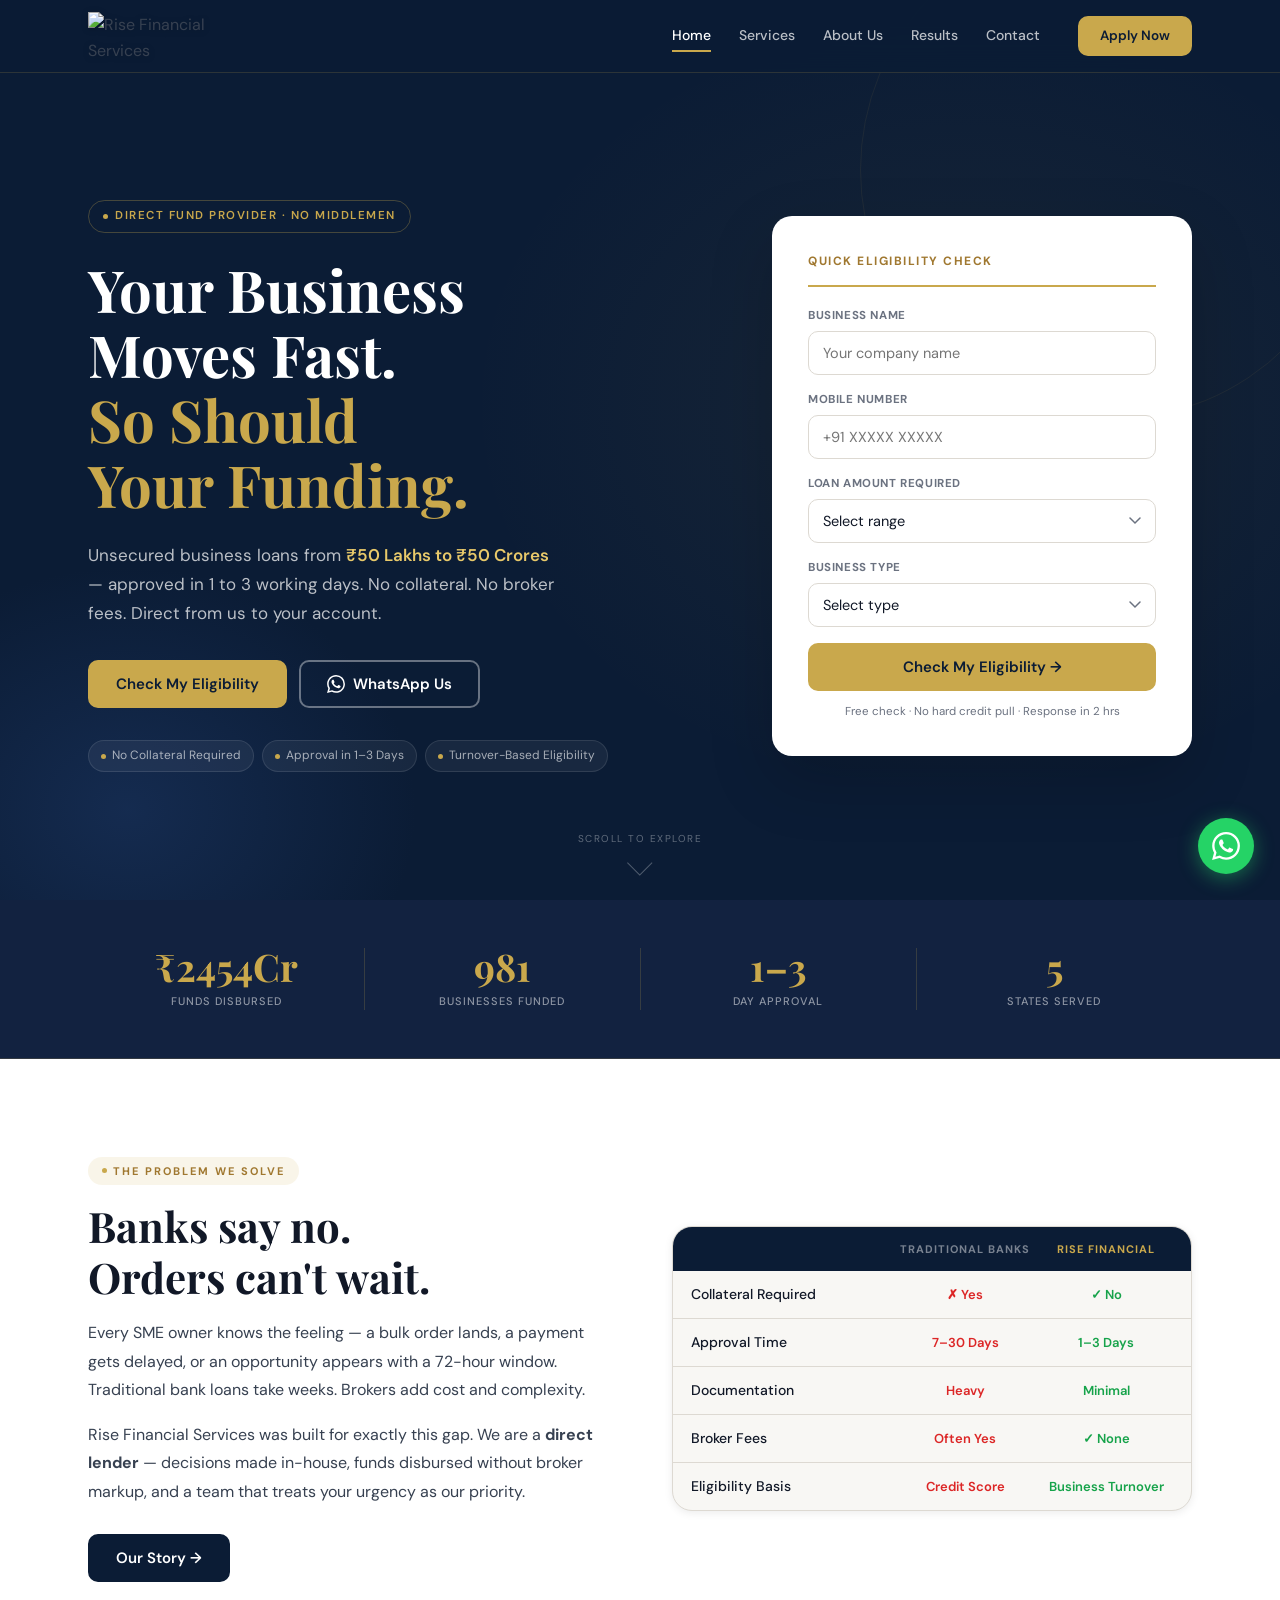
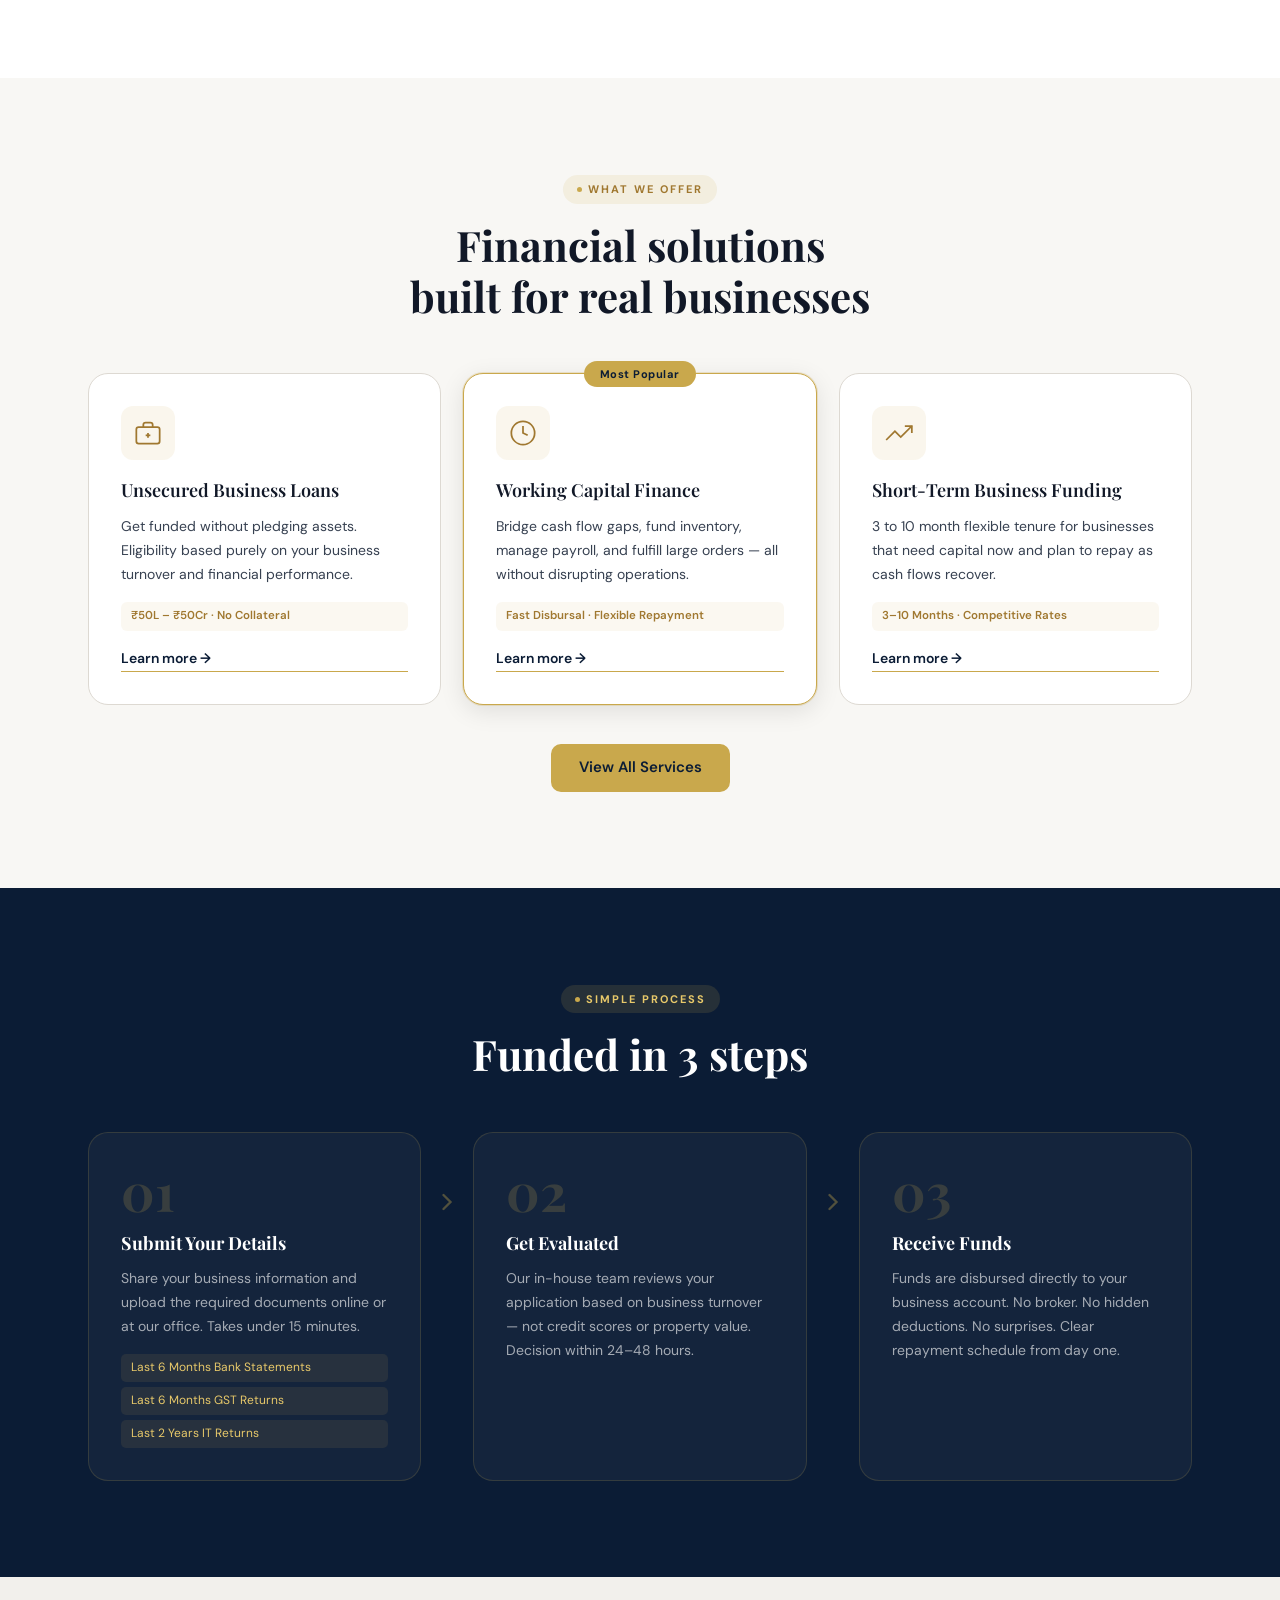
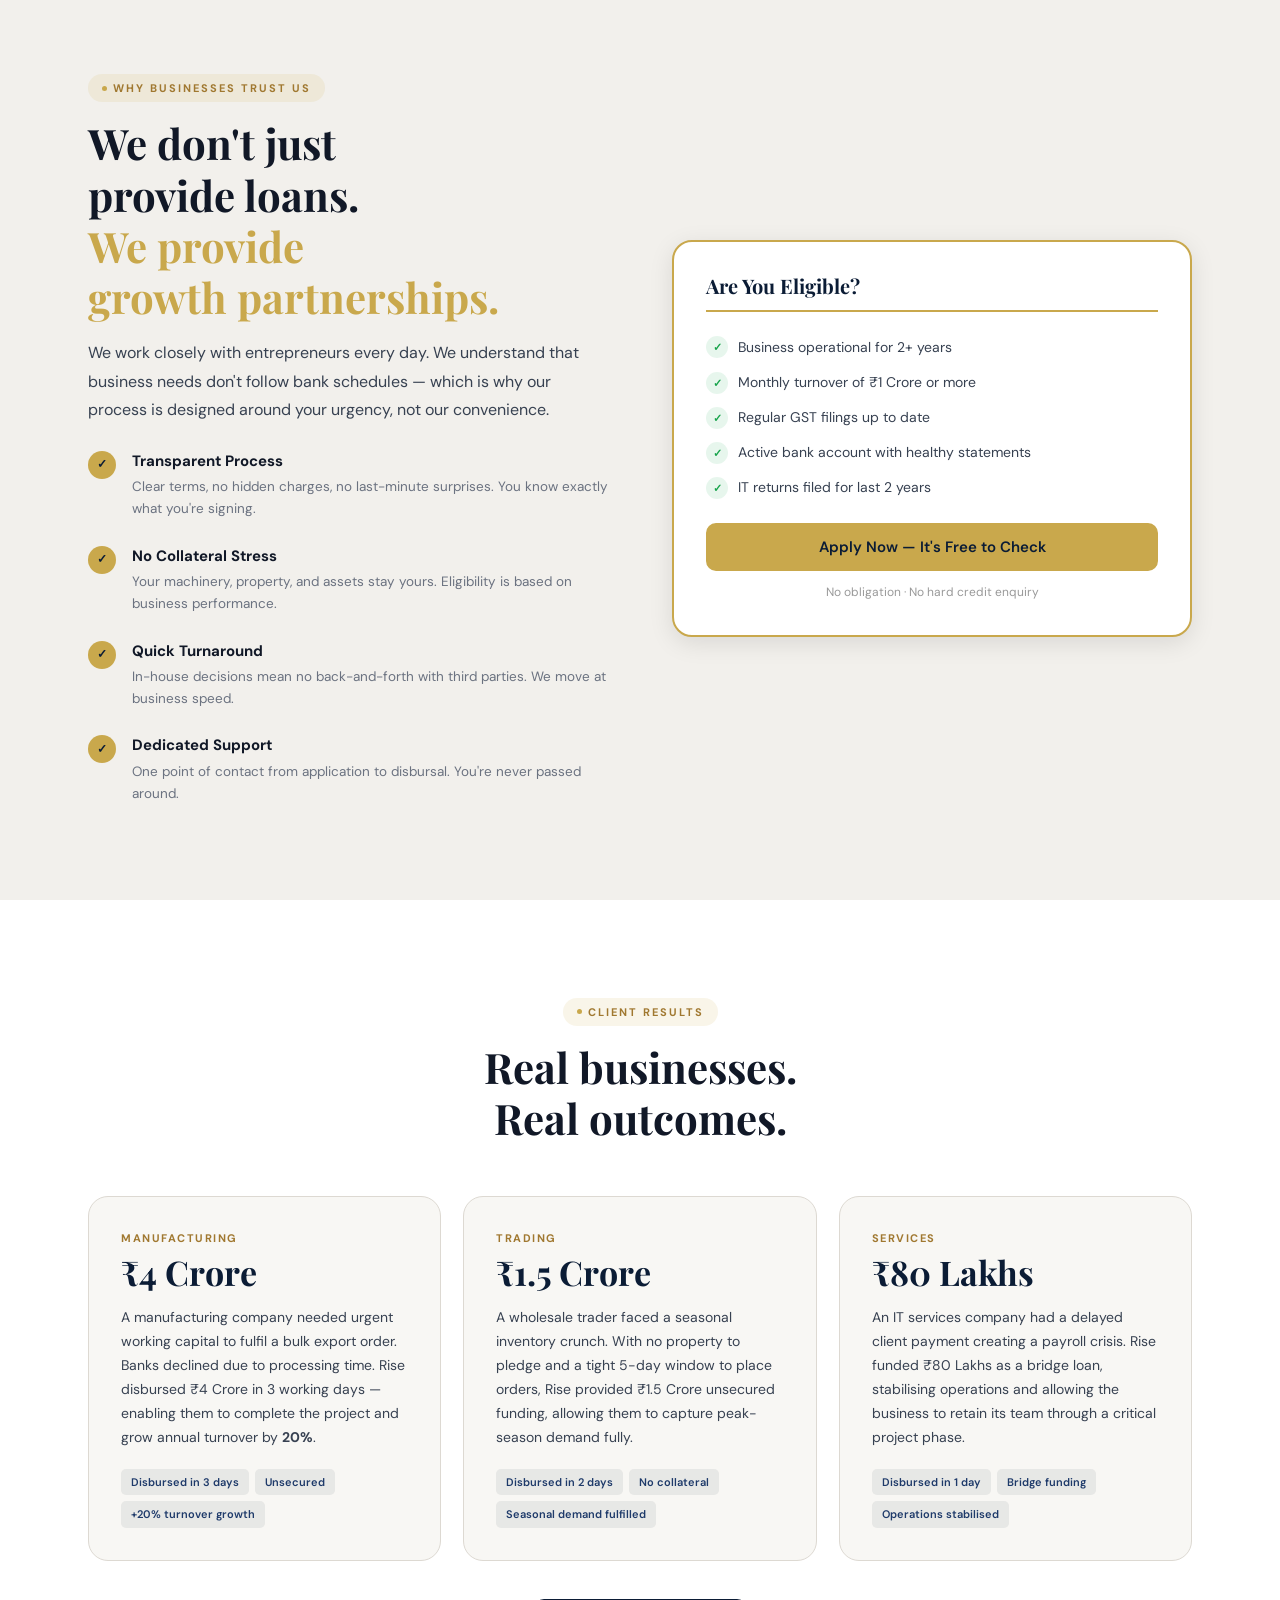
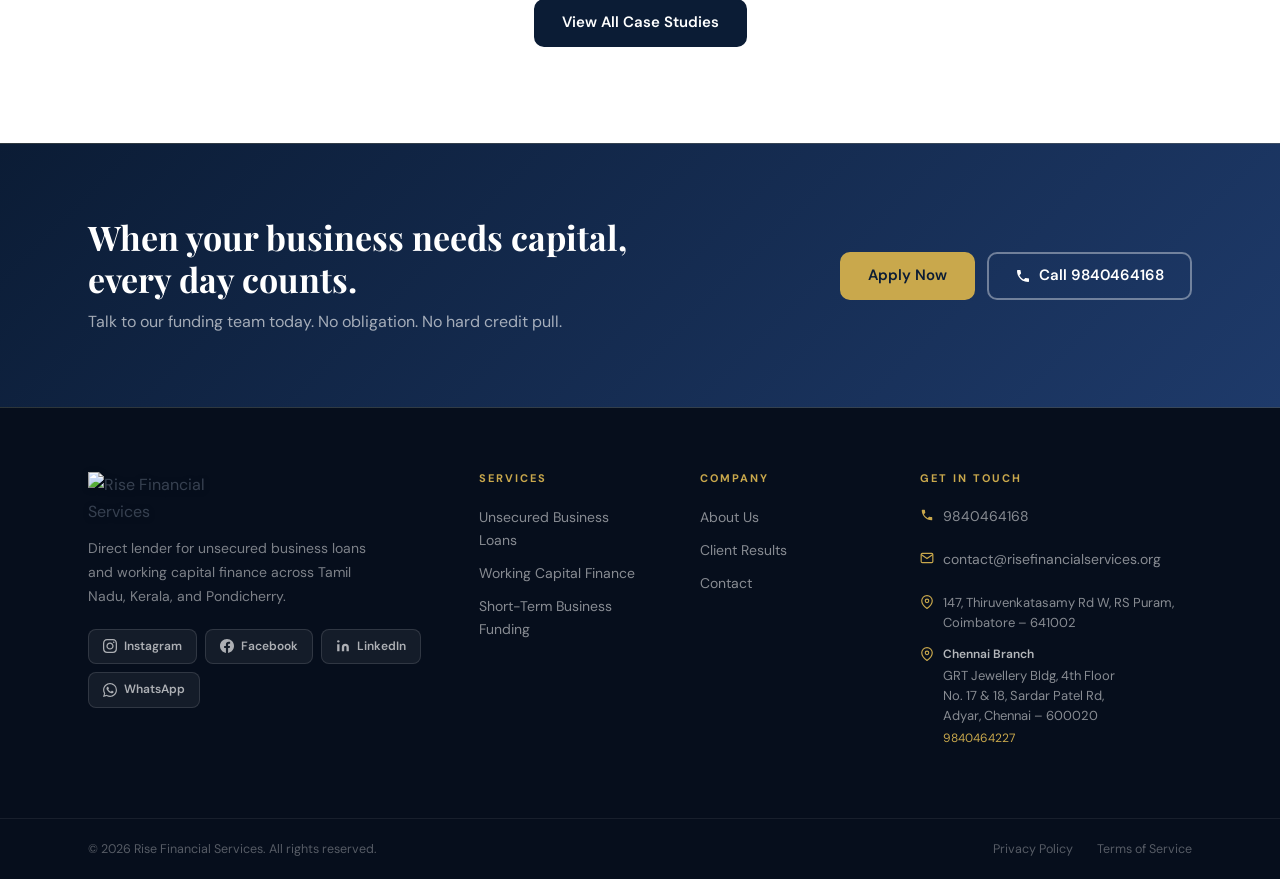
==== commit f858832a: "Replace logo image with transparent version" ====
--- a/index.html
+++ b/index.html
@@ -16,7 +16,7 @@
 <header class="nav-header" id="navbar">
   <div class="container nav-inner">
     <a href="index.html" class="logo" aria-label="Rise Financial Services Home">
-      <img src="logo.png" alt="Rise Financial Services" class="logo-img" width="200" height="53">
+      <img src="logo-transparent.png" alt="Rise Financial Services" class="logo-img" width="200" height="53">
     </a>
     <nav class="nav-links" id="navLinks" role="navigation" aria-label="Main navigation">
       <a href="index.html" class="active">Home</a>
@@ -376,7 +376,7 @@
   <div class="container footer-grid">
     <div class="footer-brand">
       <a href="index.html" class="logo logo-light" aria-label="Rise Financial Services">
-        <img src="logo.png" alt="Rise Financial Services" class="logo-img" width="200" height="53">
+        <img src="logo-transparent.png" alt="Rise Financial Services" class="logo-img" width="200" height="53">
       </a>
       <p>Direct lender for unsecured business loans and working capital finance across Tamil Nadu, Kerala, and Pondicherry.</p>
       <div class="footer-social-banner">
--- a/styles.css
+++ b/styles.css
@@ -974,12 +974,21 @@
 
 /* ===== LOGO IMAGE ===== */
 .logo-img {
-  height: 44px;
+  height: 48px;
   width: auto;
   display: block;
   object-fit: contain;
-}
-.logo-icon { display: none; } /* hide letter fallback when image logo used */
+  /* Transparent PNG — no background needed */
+  background: transparent;
+  /* Slight drop shadow for contrast on light/dark */
+  filter: drop-shadow(0 1px 3px rgba(0,0,0,0.18));
+  transition: filter 0.2s;
+}
+.logo:hover .logo-img {
+  filter: drop-shadow(0 2px 8px rgba(201,168,76,0.45));
+}
+.logo-icon { display: none !important; } /* hide letter fallback */
+.logo-text { display: none !important; } /* hide text fallback — full logo in image */
 
 /* ===== FOOTER SOCIAL - EXTENDED ===== */
 .footer-social-banner {
@@ -1012,10 +1021,10 @@
 
 /* ===== MOBILE NAV — ensure hamburger always shows on mobile ===== */
 @media (max-width: 860px) {
-  .logo-img { height: 38px; }
+  .logo-img { height: 42px; }
 }
 @media (max-width: 480px) {
-  .logo-img { height: 34px; }
+  .logo-img { height: 36px; }
   .footer-social-banner { gap: 6px; }
   .social-btn { font-size: 11px; padding: 6px 10px; }
 }
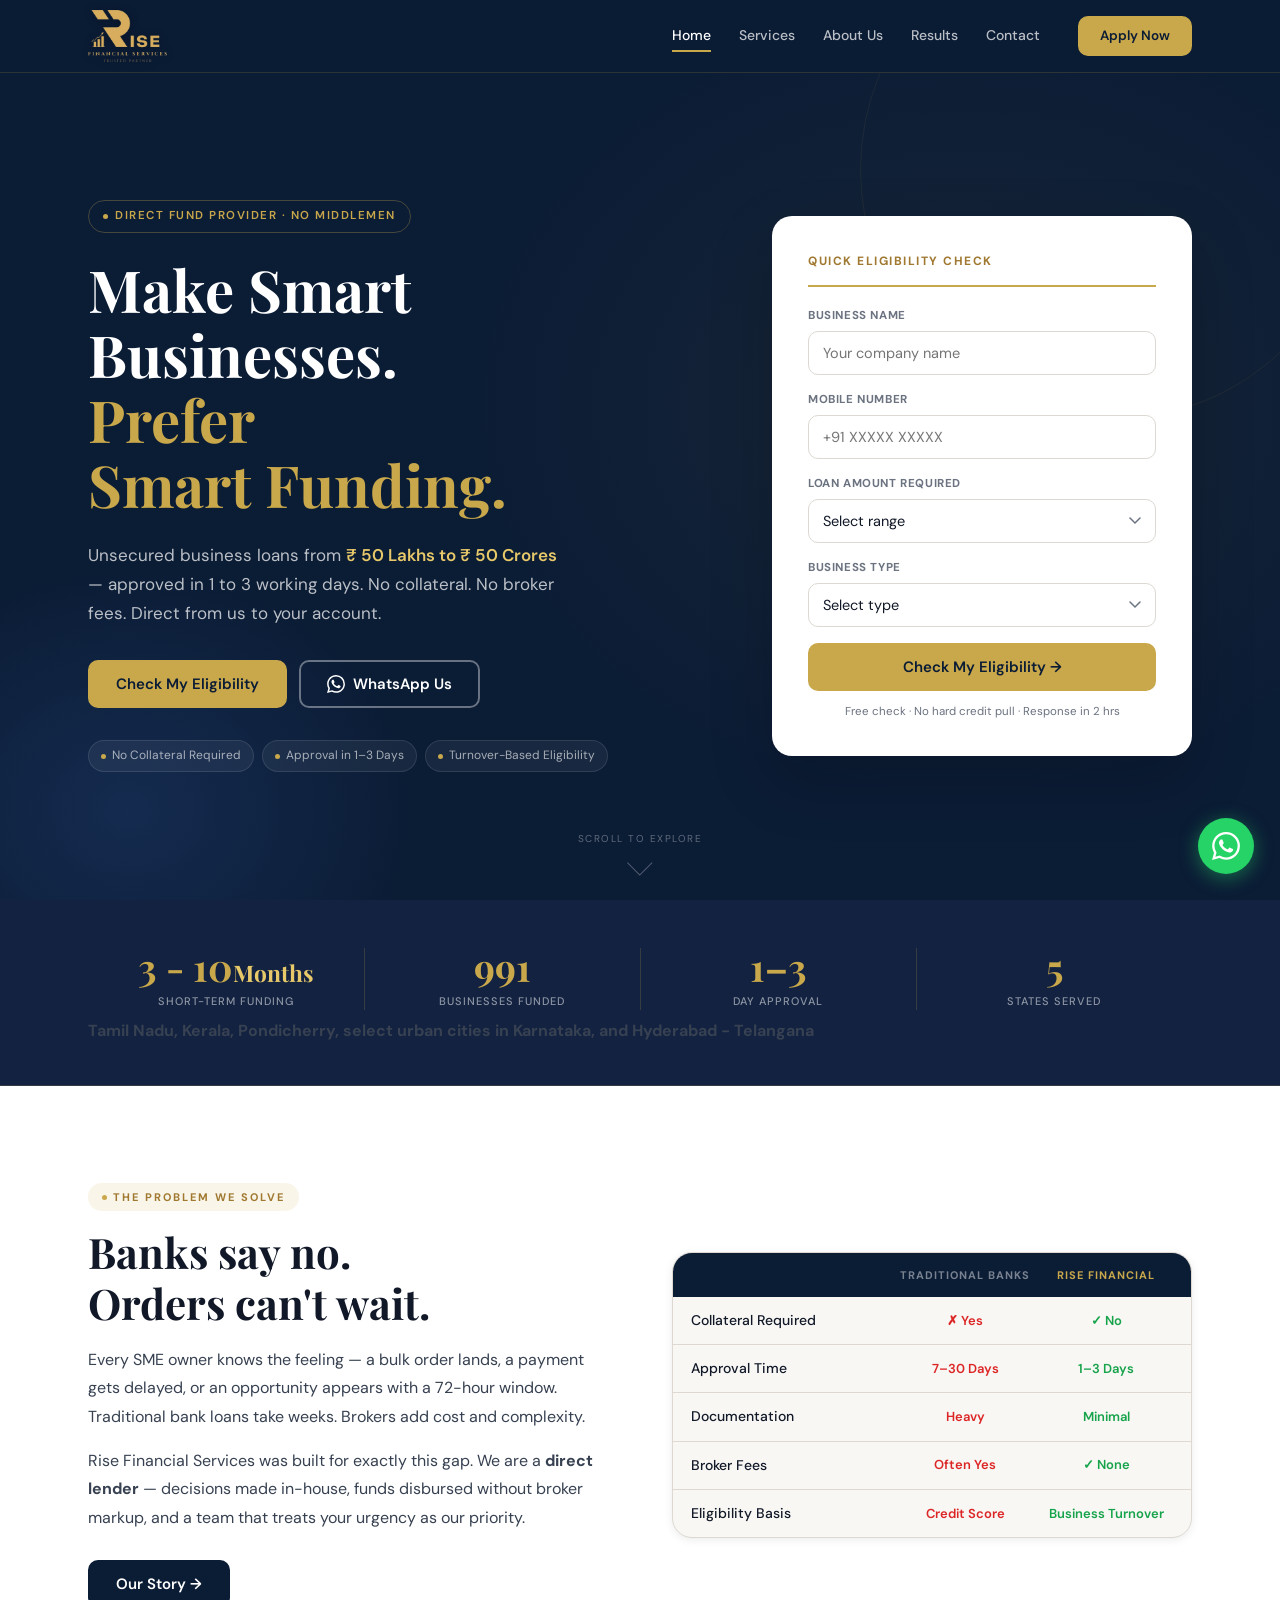
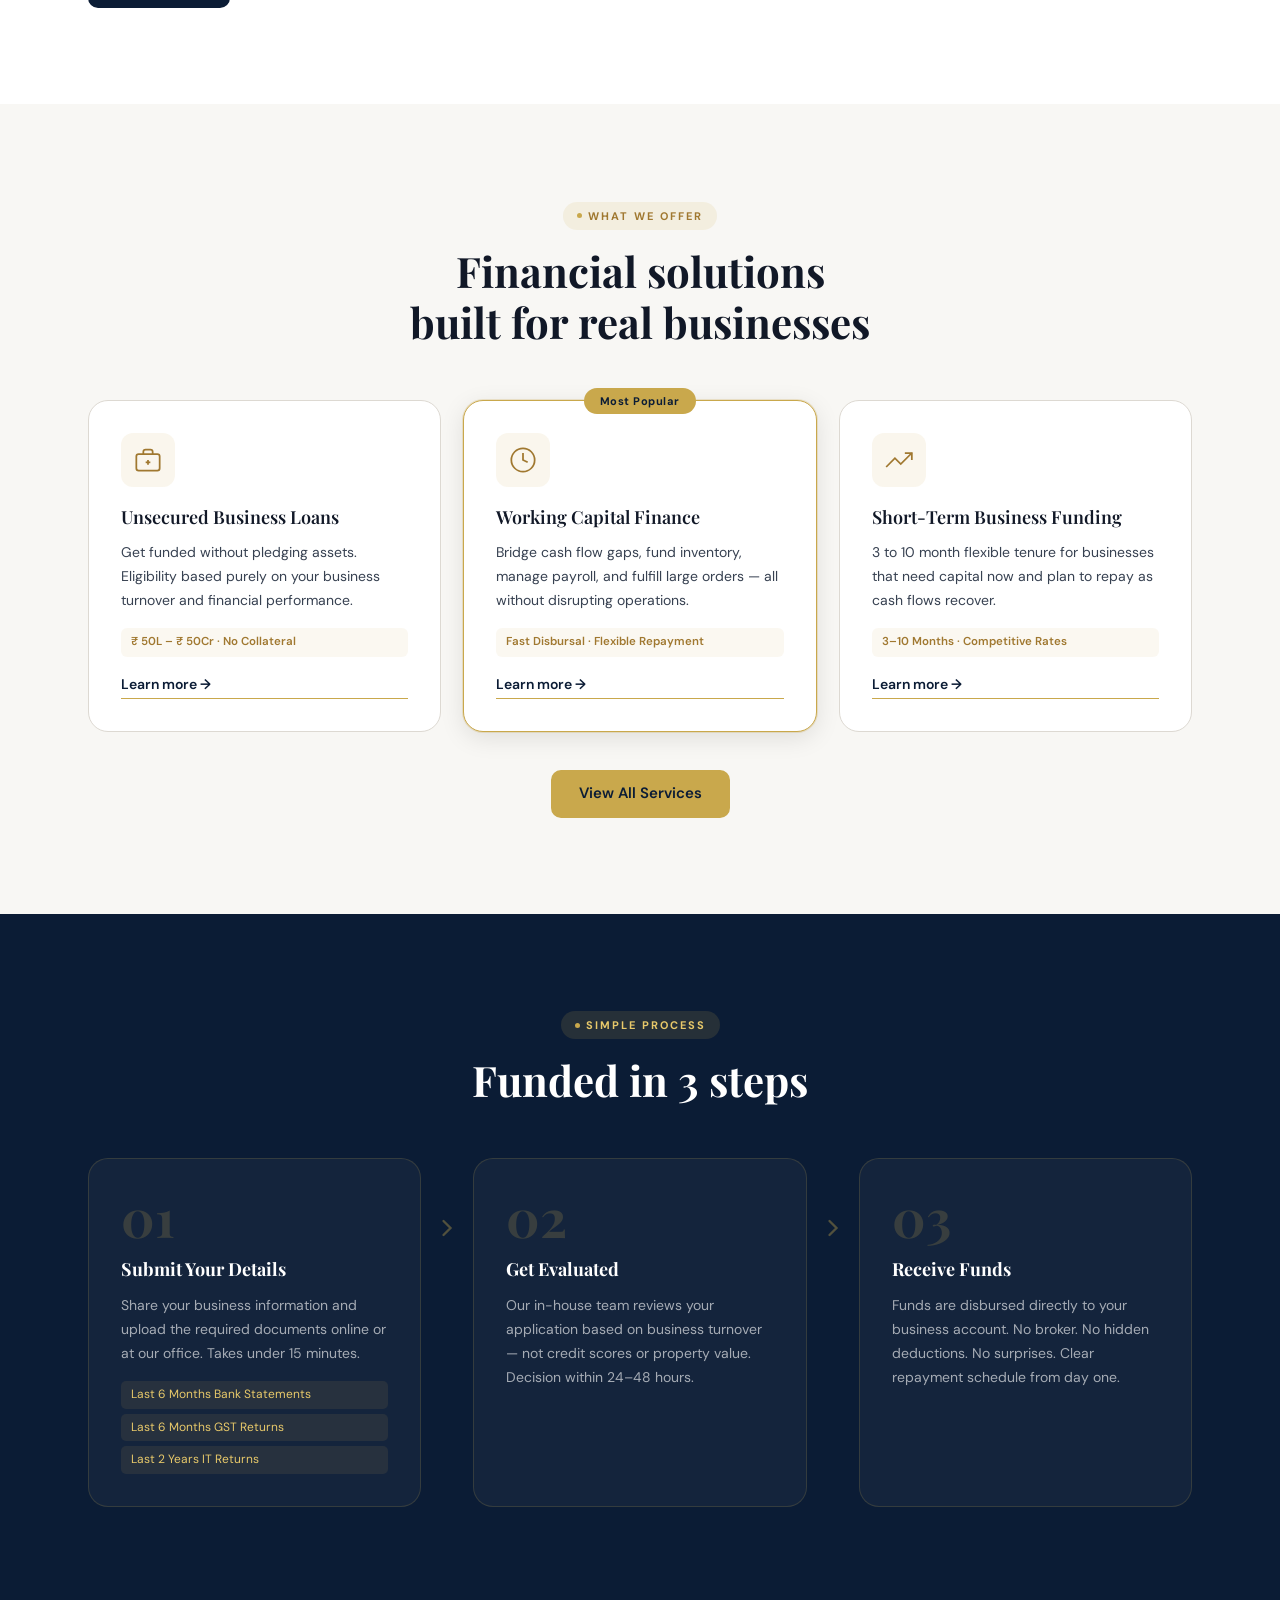
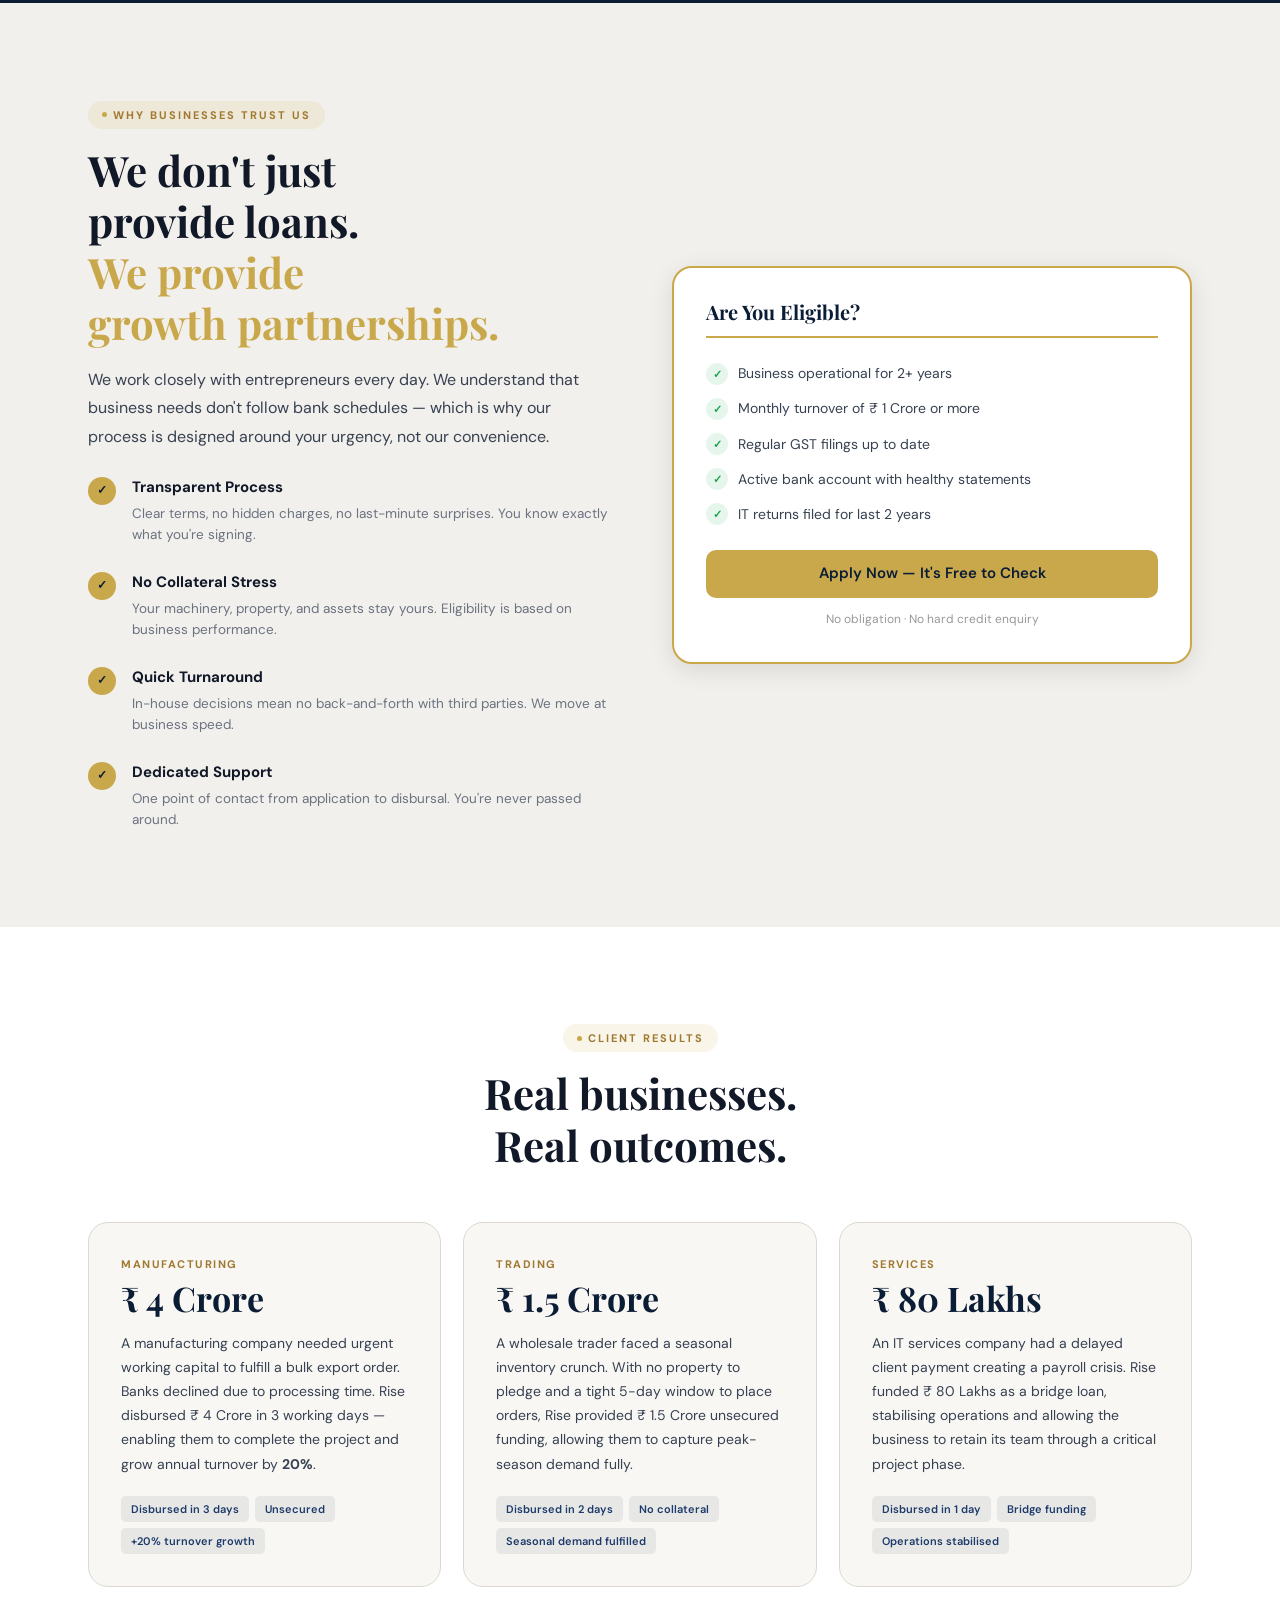
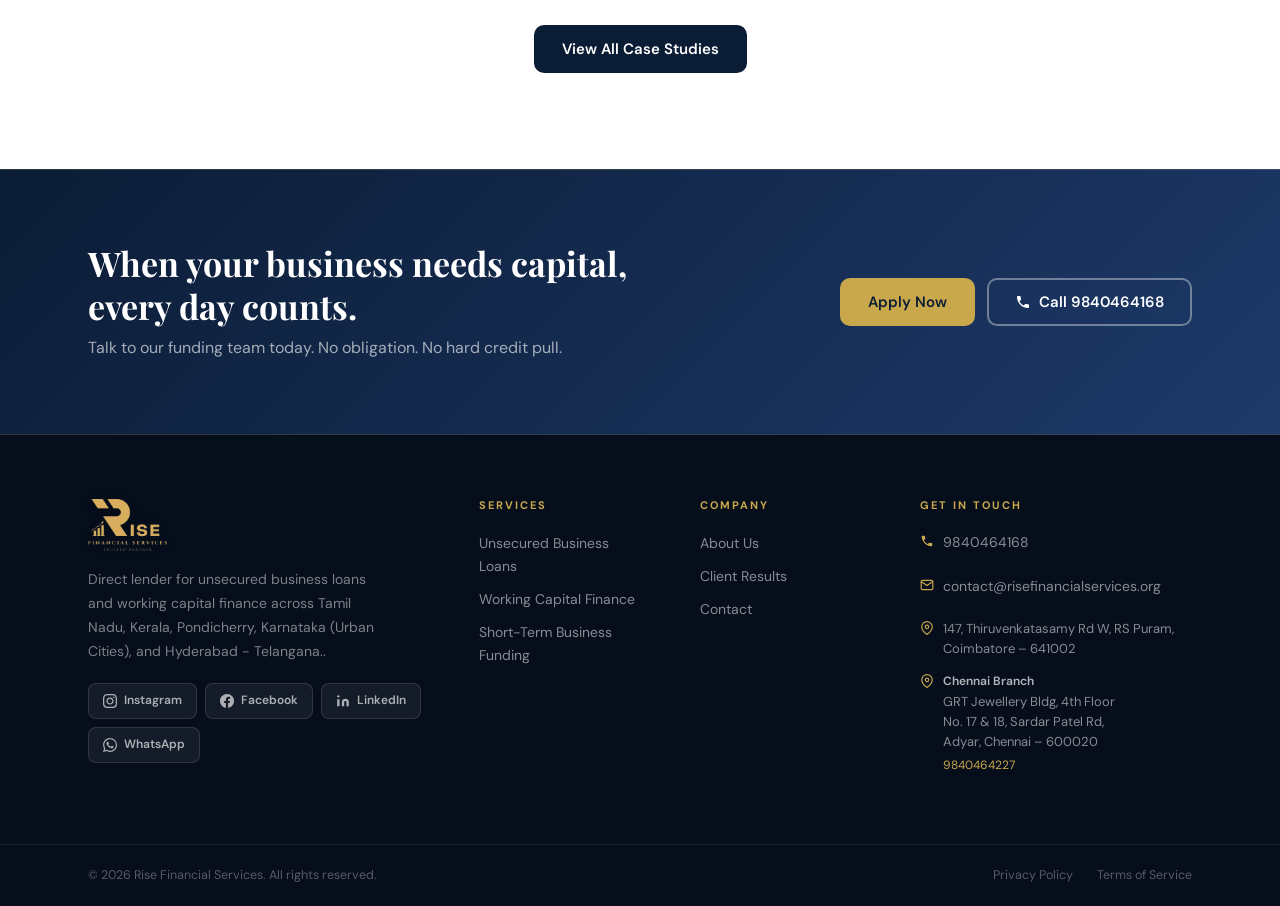
==== commit 214d4416: "Update loan descriptions and locations in index.html" ====
--- a/index.html
+++ b/index.html
@@ -4,7 +4,7 @@
 <meta charset="UTF-8">
 <meta name="viewport" content="width=device-width, initial-scale=1.0">
 <title>Rise Financial Services | Unsecured Business Loans | Coimbatore</title>
-<meta name="description" content="Direct lender for unsecured business loans from ₹50 Lakhs to ₹50 Crores. Approved in 1-3 working days. No collateral required. Serving Tamil Nadu, Kerala & Pondicherry.">
+<meta name="description" content="Direct lender for unsecured business loans from ₹ 50 Lakhs to ₹ 50 Crores. Approved in 1-3 working days. No collateral required. Serving Tamil Nadu, Kerala, Pondicherry, Karnataka (Urban Cities), and Hyderabad - Telangana.">
 <link rel="preconnect" href="https://fonts.googleapis.com">
 <link rel="preconnect" href="https://fonts.gstatic.com" crossorigin>
 <link href="https://fonts.googleapis.com/css2?family=Playfair+Display:wght@500;600;700&family=DM+Sans:wght@300;400;500;600&display=swap" rel="stylesheet">
@@ -38,8 +38,8 @@
   <div class="container hero-content">
     <div class="hero-left">
       <div class="hero-badge">Direct Fund Provider · No Middlemen</div>
-      <h1 class="hero-h1">Your Business<br>Moves Fast.<br><span class="gold">So Should<br>Your Funding.</span></h1>
-      <p class="hero-sub">Unsecured business loans from <strong>₹50 Lakhs to ₹50 Crores</strong> — approved in 1 to 3 working days. No collateral. No broker fees. Direct from us to your account.</p>
+      <h1 class="hero-h1">Make Smart<br>Businesses.<br><span class="gold">Prefer<br>Smart Funding.</span></h1>
+      <p class="hero-sub">Unsecured business loans from <strong>₹ 50 Lakhs to ₹ 50 Crores</strong> — approved in 1 to 3 working days. No collateral. No broker fees. Direct from us to your account.</p>
       <div class="hero-cta-row">
         <a href="contact.html" class="btn btn-gold">Check My Eligibility</a>
         <a href="https://wa.me/919840464168?text=Hi%2C%20I%27m%20interested%20in%20a%20business%20loan%20from%20Rise%20Financial%20Services" class="btn btn-outline-white" target="_blank" rel="noopener noreferrer">
@@ -69,11 +69,11 @@
             <label for="hf-amount">Loan Amount Required</label>
             <select id="hf-amount">
               <option value="">Select range</option>
-              <option>₹50 Lakhs – ₹1 Crore</option>
-              <option>₹1 Crore – ₹5 Crores</option>
-              <option>₹5 Crores – ₹10 Crores</option>
-              <option>₹10 Crores – ₹25 Crores</option>
-              <option>₹25 Crores – ₹50 Crores</option>
+              <option>₹ 50 Lakhs – ₹ 1 Crore</option>
+              <option>₹ 1 Crore – ₹ 5 Crores</option>
+              <option>₹ 5 Crores – ₹ 10 Crores</option>
+              <option>₹ 10 Crores – ₹ 25 Crores</option>
+              <option>₹ 25 Crores – ₹ 50 Crores</option>
             </select>
           </div>
           <div class="form-group">
@@ -104,8 +104,8 @@
 <section class="stats-bar" aria-label="Key statistics">
   <div class="container stats-grid">
     <div class="stat-item">
-      <div class="stat-num">₹2500Cr<span class="stat-plus">+</span></div>
-      <div class="stat-lbl">Funds Disbursed</div>
+      <div class="stat-num">3 - 10<span class="stat-plus">Months</span></div>
+      <div class="stat-lbl">Short-term funding</div>
     </div>
     <div class="stat-item">
       <div class="stat-num">1000<span class="stat-plus">+</span></div>
@@ -119,6 +119,9 @@
       <div class="stat-num">5</div>
       <div class="stat-lbl">States Served</div>
     </div>
+  </div>
+  <div class="container">
+    <div class="stats-states-banner"><strong>Tamil Nadu, Kerala, Pondicherry, select urban cities in Karnataka, and Hyderabad - Telangana</strong></div>
   </div>
 </section>
 
@@ -185,7 +188,7 @@
         </div>
         <h3>Unsecured Business Loans</h3>
         <p>Get funded without pledging assets. Eligibility based purely on your business turnover and financial performance.</p>
-        <div class="service-detail">₹50L – ₹50Cr · No Collateral</div>
+        <div class="service-detail">₹ 50L – ₹ 50Cr · No Collateral</div>
         <a href="services.html#unsecured" class="service-link">Learn more →</a>
       </div>
       <div class="service-card featured fade-up">
@@ -296,7 +299,7 @@
           <h3>Are You Eligible?</h3>
           <div class="eligibility-list">
             <div class="elig-item yes"><span class="elig-icon">✓</span><span>Business operational for 2+ years</span></div>
-            <div class="elig-item yes"><span class="elig-icon">✓</span><span>Monthly turnover of ₹1 Crore or more</span></div>
+            <div class="elig-item yes"><span class="elig-icon">✓</span><span>Monthly turnover of ₹ 1 Crore or more</span></div>
             <div class="elig-item yes"><span class="elig-icon">✓</span><span>Regular GST filings up to date</span></div>
             <div class="elig-item yes"><span class="elig-icon">✓</span><span>Active bank account with healthy statements</span></div>
             <div class="elig-item yes"><span class="elig-icon">✓</span><span>IT returns filed for last 2 years</span></div>
@@ -319,8 +322,8 @@
     <div class="case-grid">
       <div class="case-card fade-up">
         <div class="case-industry">Manufacturing</div>
-        <div class="case-amount">₹4 Crore</div>
-        <p class="case-story">A manufacturing company needed urgent working capital to fulfil a bulk export order. Banks declined due to processing time. Rise disbursed ₹4 Crore in 3 working days — enabling them to complete the project and grow annual turnover by <strong>20%</strong>.</p>
+        <div class="case-amount">₹ 4 Crore</div>
+        <p class="case-story">A manufacturing company needed urgent working capital to fulfill a bulk export order. Banks declined due to processing time. Rise disbursed ₹ 4 Crore in 3 working days — enabling them to complete the project and grow annual turnover by <strong>20%</strong>.</p>
         <div class="case-meta">
           <span>Disbursed in 3 days</span>
           <span>Unsecured</span>
@@ -329,8 +332,8 @@
       </div>
       <div class="case-card fade-up">
         <div class="case-industry">Trading</div>
-        <div class="case-amount">₹1.5 Crore</div>
-        <p class="case-story">A wholesale trader faced a seasonal inventory crunch. With no property to pledge and a tight 5-day window to place orders, Rise provided ₹1.5 Crore unsecured funding, allowing them to capture peak-season demand fully.</p>
+        <div class="case-amount">₹ 1.5 Crore</div>
+        <p class="case-story">A wholesale trader faced a seasonal inventory crunch. With no property to pledge and a tight 5-day window to place orders, Rise provided ₹ 1.5 Crore unsecured funding, allowing them to capture peak-season demand fully.</p>
         <div class="case-meta">
           <span>Disbursed in 2 days</span>
           <span>No collateral</span>
@@ -339,8 +342,8 @@
       </div>
       <div class="case-card fade-up">
         <div class="case-industry">Services</div>
-        <div class="case-amount">₹80 Lakhs</div>
-        <p class="case-story">An IT services company had a delayed client payment creating a payroll crisis. Rise funded ₹80 Lakhs as a bridge loan, stabilising operations and allowing the business to retain its team through a critical project phase.</p>
+        <div class="case-amount">₹ 80 Lakhs</div>
+        <p class="case-story">An IT services company had a delayed client payment creating a payroll crisis. Rise funded ₹ 80 Lakhs as a bridge loan, stabilising operations and allowing the business to retain its team through a critical project phase.</p>
         <div class="case-meta">
           <span>Disbursed in 1 day</span>
           <span>Bridge funding</span>
@@ -378,7 +381,7 @@
       <a href="index.html" class="logo logo-light" aria-label="Rise Financial Services">
         <img src="logo-transparent.png" alt="Rise Financial Services" class="logo-img" width="200" height="53">
       </a>
-      <p>Direct lender for unsecured business loans and working capital finance across Tamil Nadu, Kerala, and Pondicherry.</p>
+      <p>Direct lender for unsecured business loans and working capital finance across Tamil Nadu, Kerala, Pondicherry, Karnataka (Urban Cities), and Hyderabad - Telangana..</p>
       <div class="footer-social-banner">
         <a href="https://www.instagram.com/rise_financialservices/" target="_blank" rel="noopener noreferrer" class="social-btn instagram" aria-label="Instagram">
           <svg width="14" height="14" viewBox="0 0 24 24" fill="currentColor"><path d="M12 2.163c3.204 0 3.584.012 4.85.07 3.252.148 4.771 1.691 4.919 4.919.058 1.265.069 1.645.069 4.849 0 3.205-.012 3.584-.069 4.849-.149 3.225-1.664 4.771-4.919 4.919-1.266.058-1.644.07-4.85.07-3.204 0-3.584-.012-4.849-.07-3.26-.149-4.771-1.699-4.919-4.92-.058-1.265-.07-1.644-.07-4.849 0-3.204.013-3.583.07-4.849.149-3.227 1.664-4.771 4.919-4.919 1.266-.057 1.645-.069 4.849-.069zm0-2.163c-3.259 0-3.667.014-4.947.072-4.358.2-6.78 2.618-6.98 6.98-.059 1.281-.073 1.689-.073 4.948 0 3.259.014 3.668.072 4.948.2 4.358 2.618 6.78 6.98 6.98 1.281.058 1.689.072 4.948.072 3.259 0 3.668-.014 4.948-.072 4.354-.2 6.782-2.618 6.979-6.98.059-1.28.073-1.689.073-4.948 0-3.259-.014-3.667-.072-4.947-.196-4.354-2.617-6.78-6.979-6.98-1.281-.059-1.69-.073-4.949-.073zm0 5.838c-3.403 0-6.162 2.759-6.162 6.162s2.759 6.163 6.162 6.163 6.162-2.759 6.162-6.163c0-3.403-2.759-6.162-6.162-6.162zm0 10.162c-2.209 0-4-1.79-4-4 0-2.209 1.791-4 4-4s4 1.791 4 4c0 2.21-1.791 4-4 4zm6.406-11.845c-.796 0-1.441.645-1.441 1.44s.645 1.44 1.441 1.44c.795 0 1.439-.645 1.439-1.44s-.644-1.44-1.439-1.44z"/></svg>
--- a/styles.css
+++ b/styles.css
@@ -891,38 +891,64 @@
   .stat-item:nth-child(3), .stat-item:nth-child(4) { border-top: 1px solid rgba(201,168,76,.18); padding-top: 20px; margin-top: 8px; }
 }
 
-/* ===== MOBILE NAV (≤860px) ===== */
+/* ===== MOBILE NAV (≤860px) — Slide-down pop menu ===== */
 @media (max-width: 860px) {
   .nav-links {
-    display: none;
-    position: fixed;
-    top: var(--nav-h);
-    left: 0; right: 0; bottom: 0;
-    z-index: 999;
-    background: #09162B;
+    display: flex;
     flex-direction: column;
     align-items: stretch;
     gap: 0;
-    padding: 1rem var(--gutter) 3rem;
-    overflow-y: auto;
-    -webkit-overflow-scrolling: touch;
+    position: fixed;
+    top: var(--nav-h);
+    left: 0; right: 0;
+    z-index: 999;
+    background: rgba(9,22,43,0.98);
+    backdrop-filter: blur(20px);
+    -webkit-backdrop-filter: blur(20px);
     border-top: 1px solid rgba(201,168,76,.25);
+    border-bottom: 1px solid rgba(201,168,76,.15);
+    padding: 0 var(--gutter);
     margin-left: 0;
+    overflow: hidden;
+    max-height: 0;
+    pointer-events: none;
+    transition: max-height 0.4s cubic-bezier(0.25, 0.46, 0.45, 0.94),
+                padding 0.3s ease,
+                border-color 0.3s ease;
   }
-  .nav-links.open { display: flex; }
+  .nav-links.open {
+    max-height: 400px;
+    padding: 8px var(--gutter) 16px;
+    pointer-events: all;
+  }
   .nav-links a {
-    font-size: 18px;
+    font-size: 17px;
     font-weight: 500;
-    padding: 16px 4px;
-    border-bottom: 1px solid rgba(255,255,255,.08);
+    padding: 14px 4px;
+    border-bottom: 1px solid rgba(255,255,255,.07);
     border-radius: 0;
-    color: rgba(255,255,255,.82);
+    color: rgba(255,255,255,.78);
     display: block;
     width: 100%;
+    opacity: 0;
+    transform: translateY(-10px);
+    transition: color 0.2s, opacity 0.3s ease, transform 0.3s ease;
+    letter-spacing: 0.3px;
   }
+  .nav-links.open a {
+    opacity: 1;
+    transform: translateY(0);
+  }
+  /* Stagger each link with a delay */
+  .nav-links.open a:nth-child(1) { transition-delay: 0.05s; }
+  .nav-links.open a:nth-child(2) { transition-delay: 0.10s; }
+  .nav-links.open a:nth-child(3) { transition-delay: 0.15s; }
+  .nav-links.open a:nth-child(4) { transition-delay: 0.20s; }
+  .nav-links.open a:nth-child(5) { transition-delay: 0.25s; }
   .nav-links a::after { display: none !important; }
   .nav-links a:last-child { border-bottom: none; }
   .nav-links a.active { color: var(--gold); }
+  .nav-links a:hover { color: var(--white); padding-left: 10px; }
   .hamburger { display: flex; }
   .nav-cta { display: none !important; }
 }
@@ -974,21 +1000,27 @@
 
 /* ===== LOGO IMAGE ===== */
 .logo-img {
-  height: 48px;
+  height: 52px;
   width: auto;
   display: block;
   object-fit: contain;
-  /* Transparent PNG — no background needed */
-  background: transparent;
-  /* Slight drop shadow for contrast on light/dark */
-  filter: drop-shadow(0 1px 3px rgba(0,0,0,0.18));
-  transition: filter 0.2s;
+  background: transparent !important;
+  border: none !important;
+  box-shadow: none !important;
+  filter: drop-shadow(0 1px 4px rgba(0,0,0,0.25));
+  transition: filter 0.25s ease, transform 0.25s ease;
 }
 .logo:hover .logo-img {
-  filter: drop-shadow(0 2px 8px rgba(201,168,76,0.45));
-}
-.logo-icon { display: none !important; } /* hide letter fallback */
-.logo-text { display: none !important; } /* hide text fallback — full logo in image */
+  filter: drop-shadow(0 2px 10px rgba(201,168,76,0.5));
+  transform: scale(1.03);
+}
+.logo {
+  background: transparent !important;
+  border: none !important;
+  box-shadow: none !important;
+}
+.logo-icon { display: none !important; }
+.logo-text { display: none !important; }
 
 /* ===== FOOTER SOCIAL - EXTENDED ===== */
 .footer-social-banner {
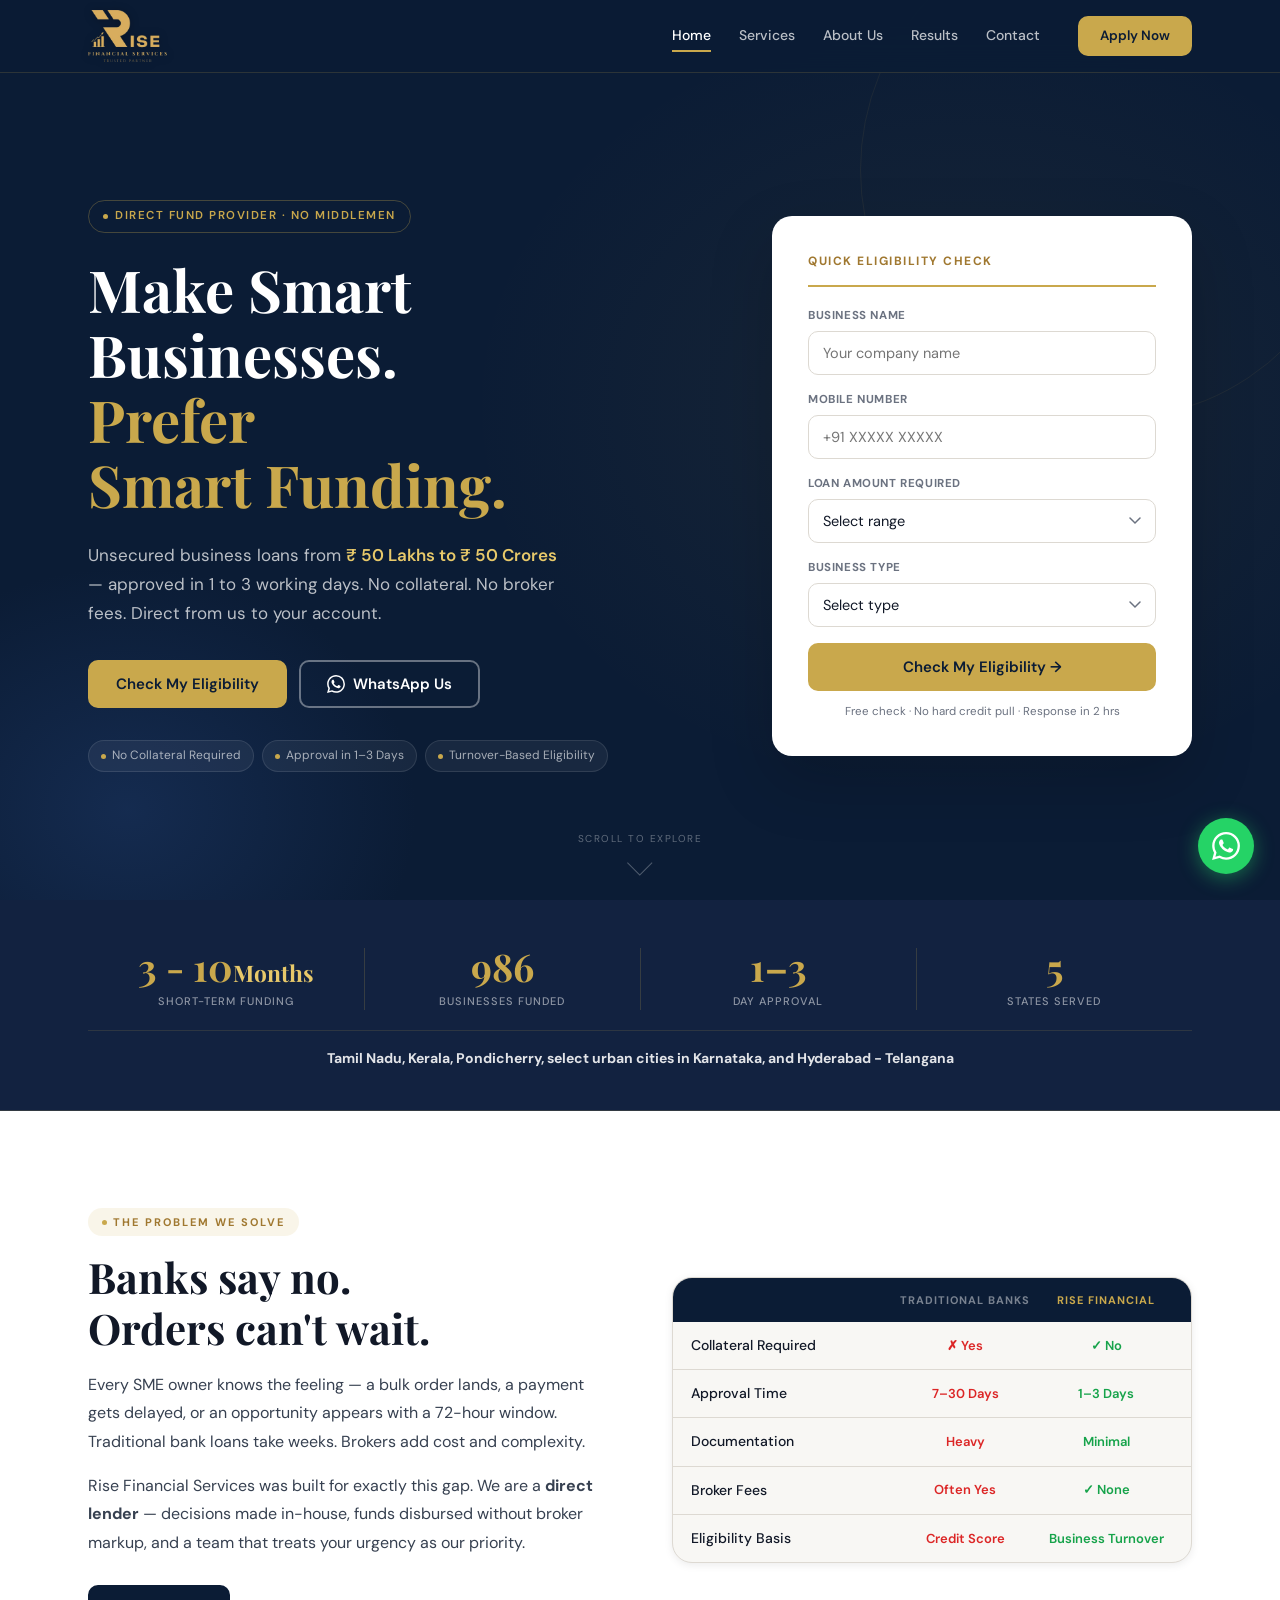
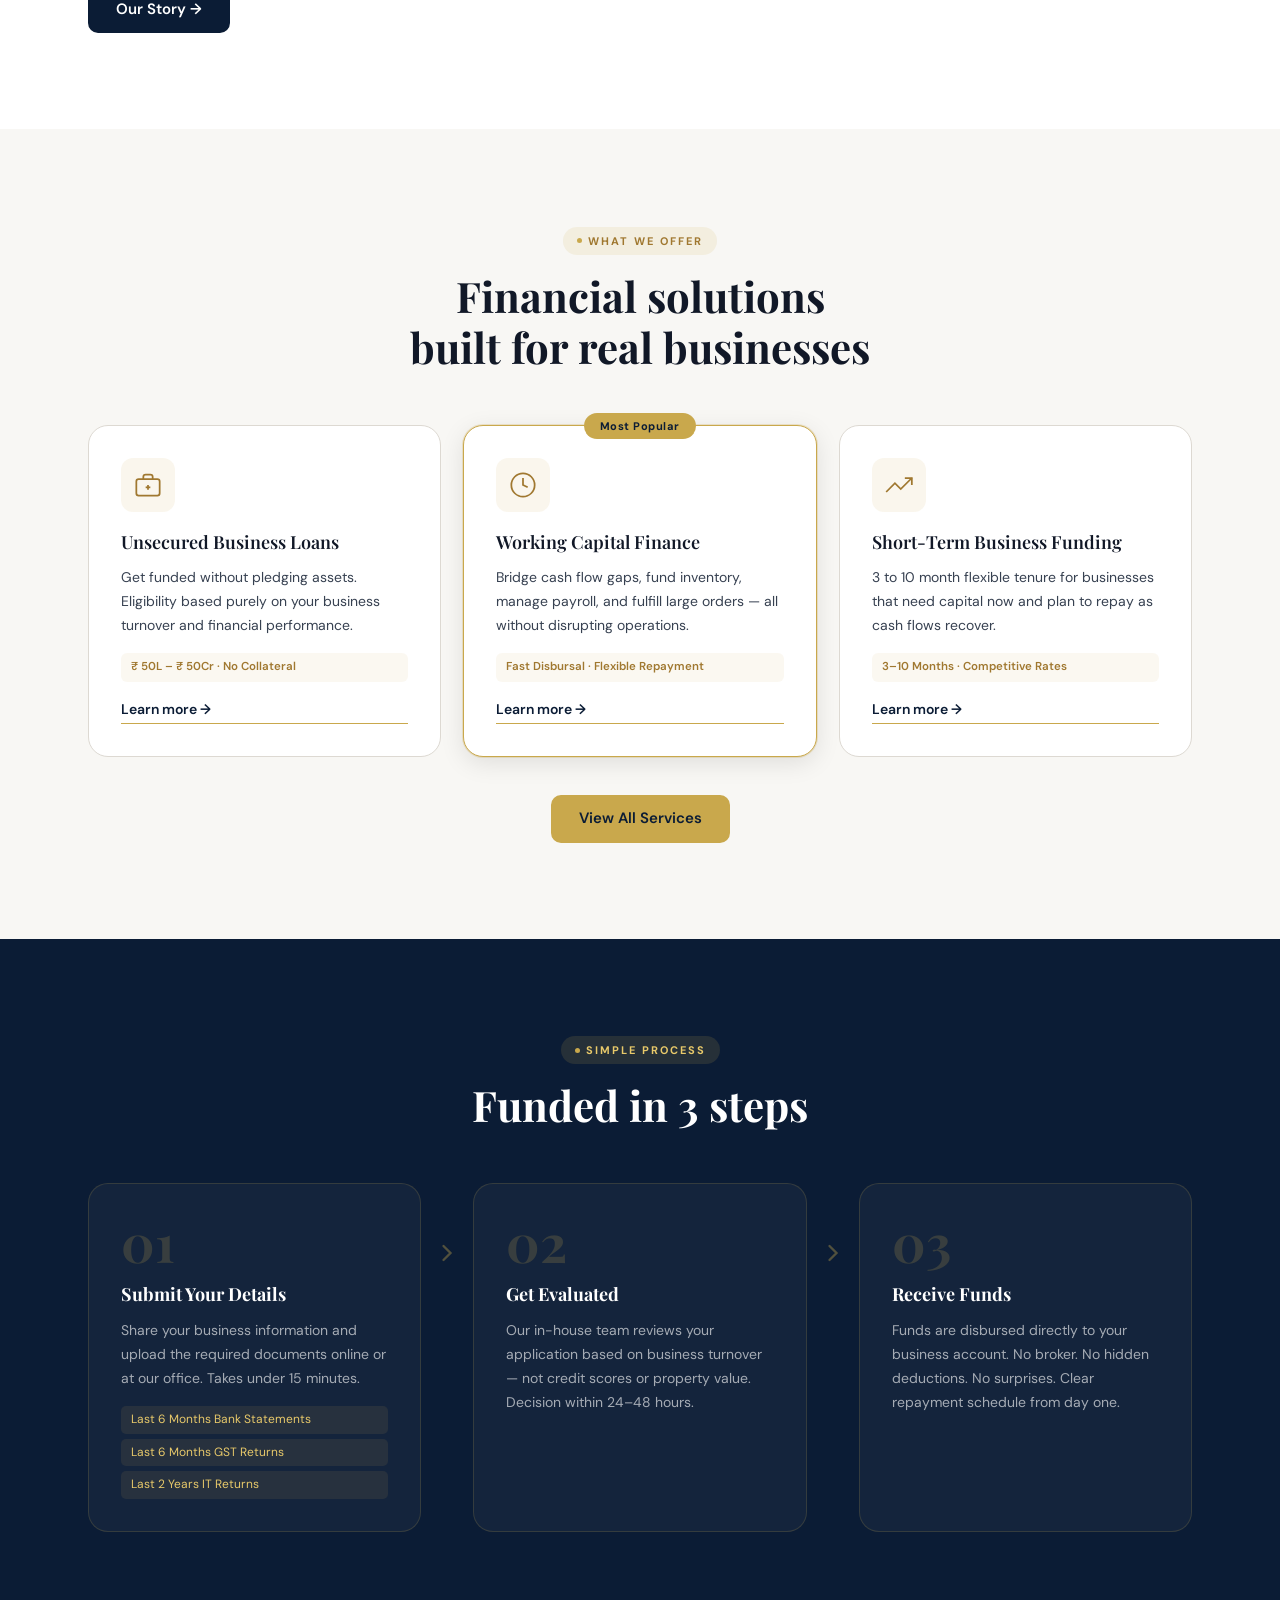
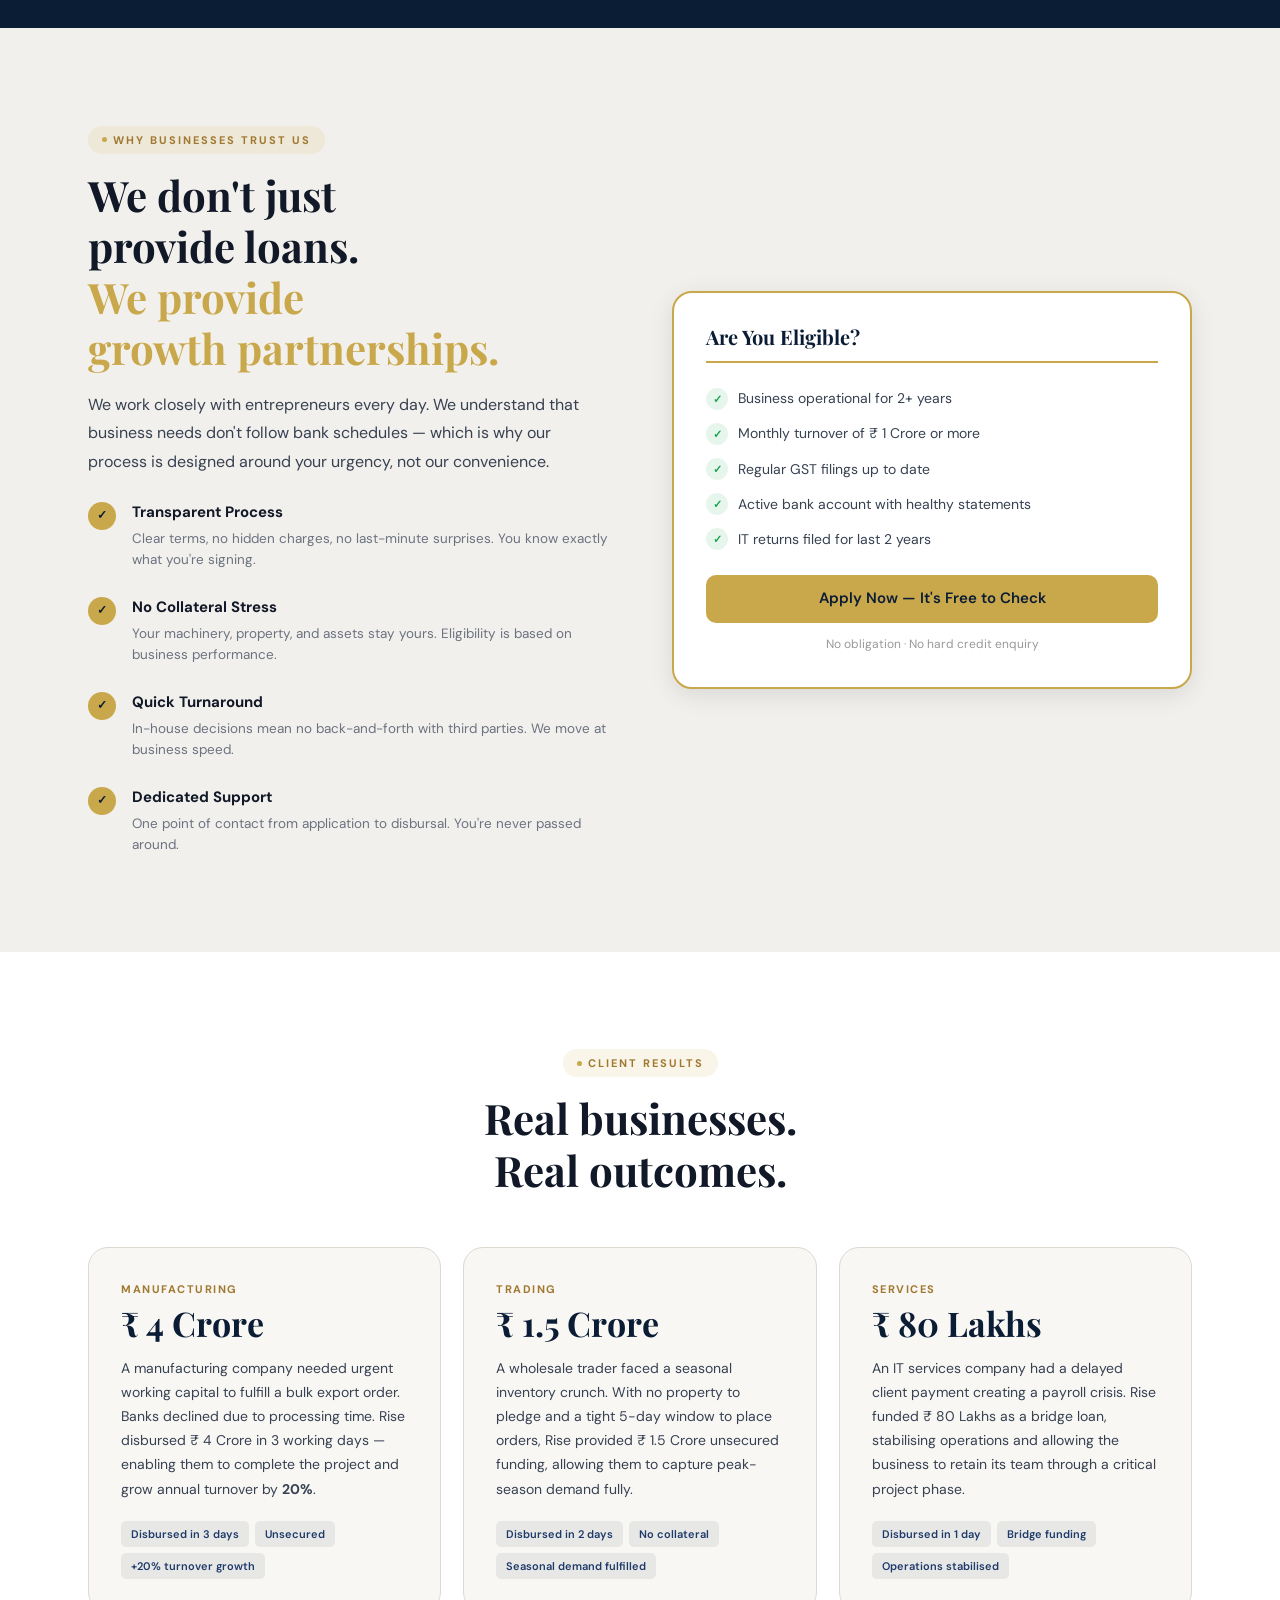
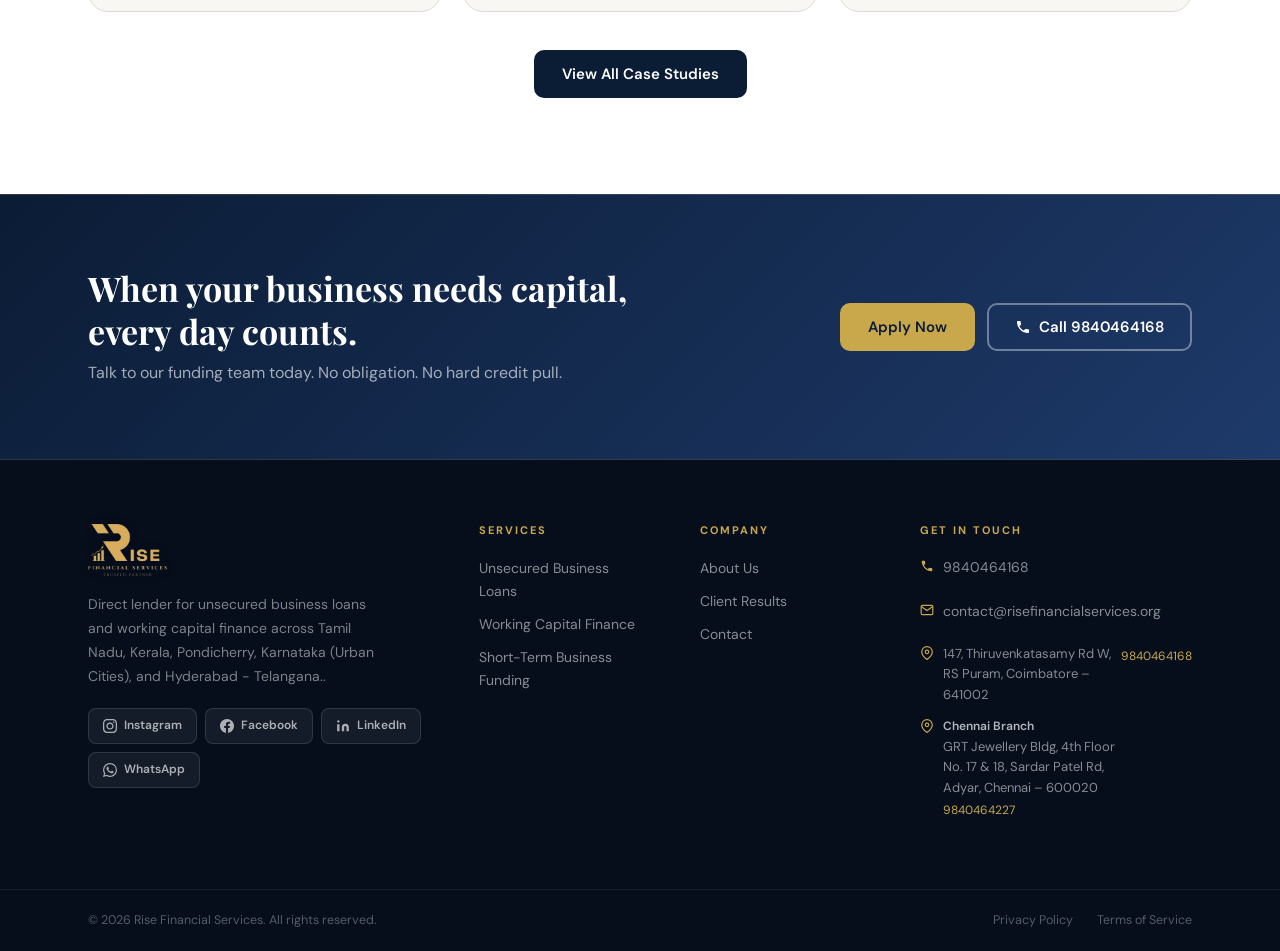
==== commit f8358a78: "Add telephone links to footer contact information Added telephone links for contact information in t" ====
--- a/index.html
+++ b/index.html
@@ -425,7 +425,7 @@
       </div>
       <div class="footer-contact-item">
         <svg width="14" height="14" viewBox="0 0 24 24" fill="none" stroke="currentColor" stroke-width="2" aria-hidden="true"><path d="M21 10c0 7-9 13-9 13s-9-6-9-13a9 9 0 0118 0z"/><circle cx="12" cy="10" r="3"/></svg>
-        <span>147, Thiruvenkatasamy Rd W, RS Puram, Coimbatore – 641002</span>
+        <span>147, Thiruvenkatasamy Rd W, RS Puram, Coimbatore – 641002</span><a href="tel:9840464168" style="display:block;color:var(--gold);font-size:12px;margin-top:3px">9840464168</a>
       </div>
       <div class="footer-contact-item">
         <svg width="14" height="14" viewBox="0 0 24 24" fill="none" stroke="currentColor" stroke-width="2" aria-hidden="true"><path d="M21 10c0 7-9 13-9 13s-9-6-9-13a9 9 0 0118 0z"/><circle cx="12" cy="10" r="3"/></svg>
--- a/styles.css
+++ b/styles.css
@@ -449,6 +449,16 @@
   text-transform: uppercase;
   letter-spacing: 1px;
   font-weight: 500;
+}
+.stats-states-banner {
+  text-align: center;
+  font-size: 14px;
+  color: rgba(255,255,255,.88);
+  padding: 16px 0 0 0;
+  margin-top: 12px;
+  border-top: 1px solid rgba(201,168,76,.15);
+  font-weight: 600;
+  line-height: 1.6;
 }
 
 /* ===== PROBLEM SECTION ===== */
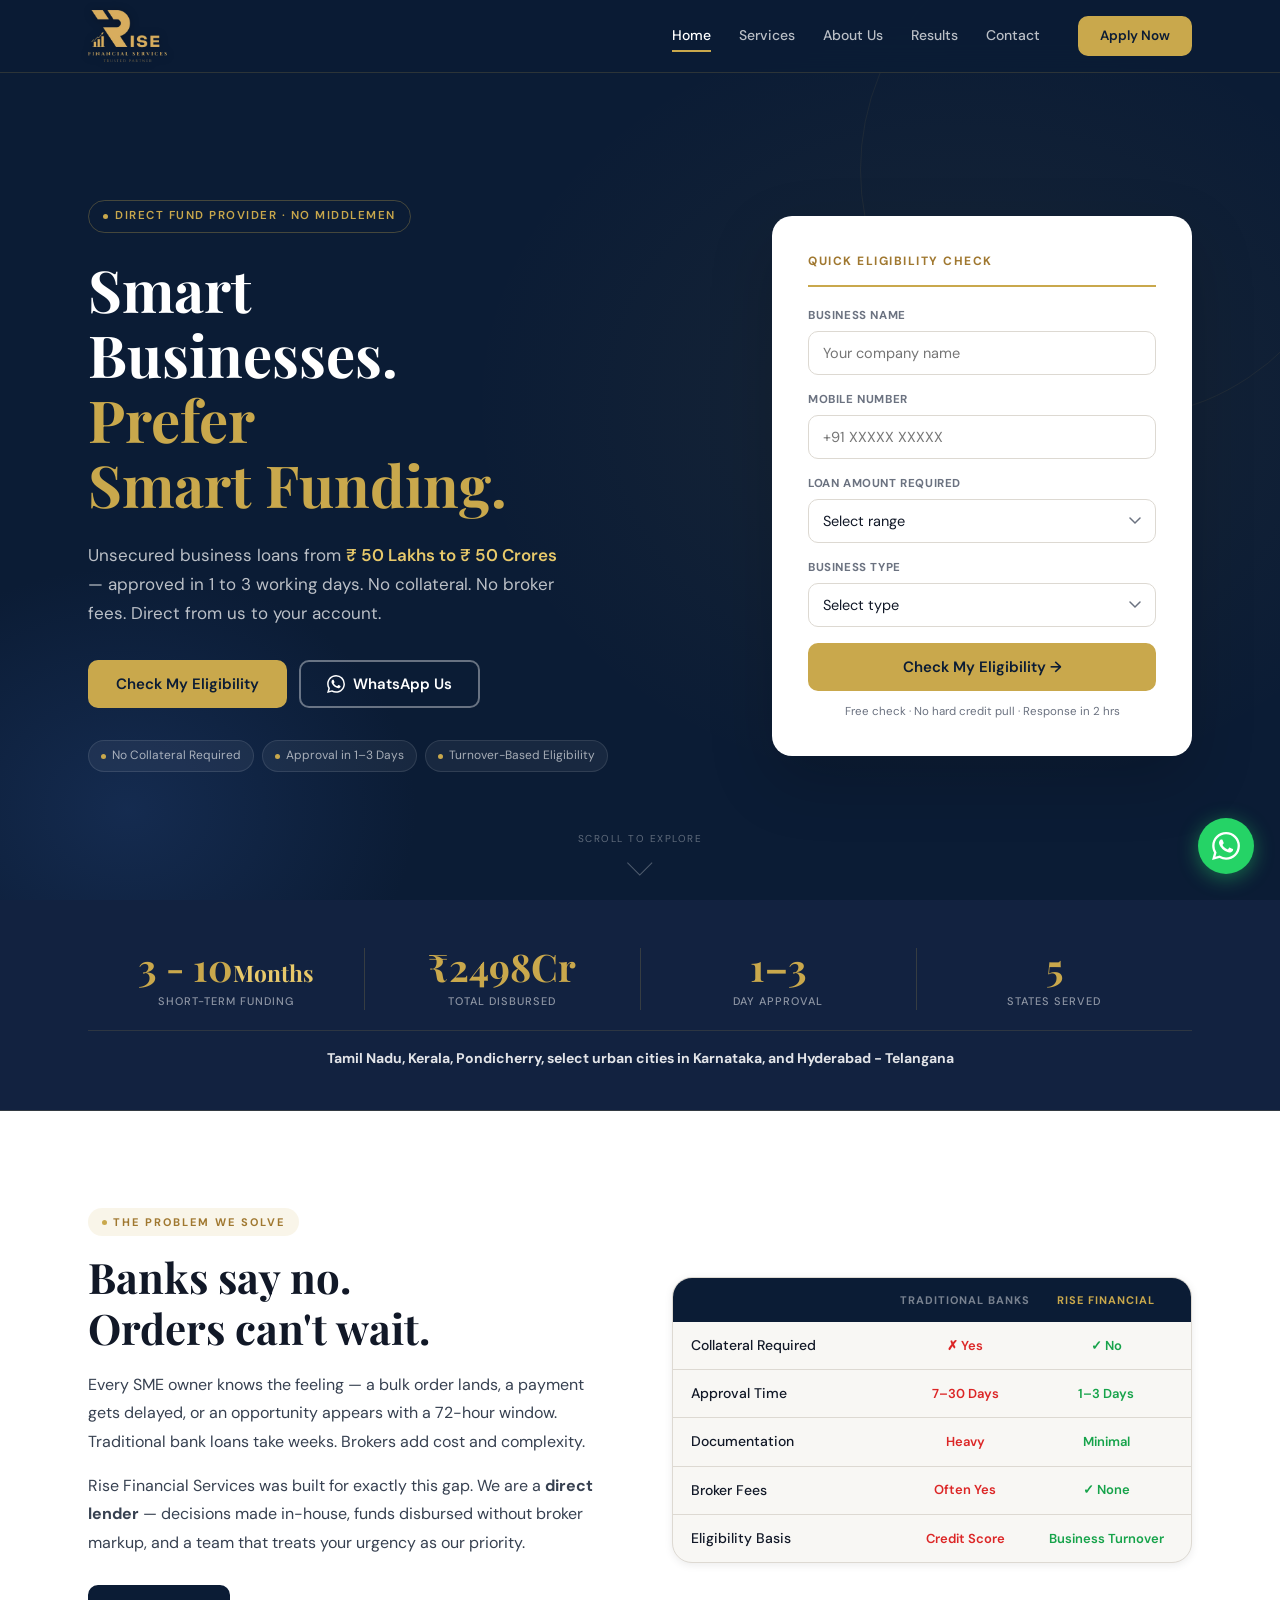
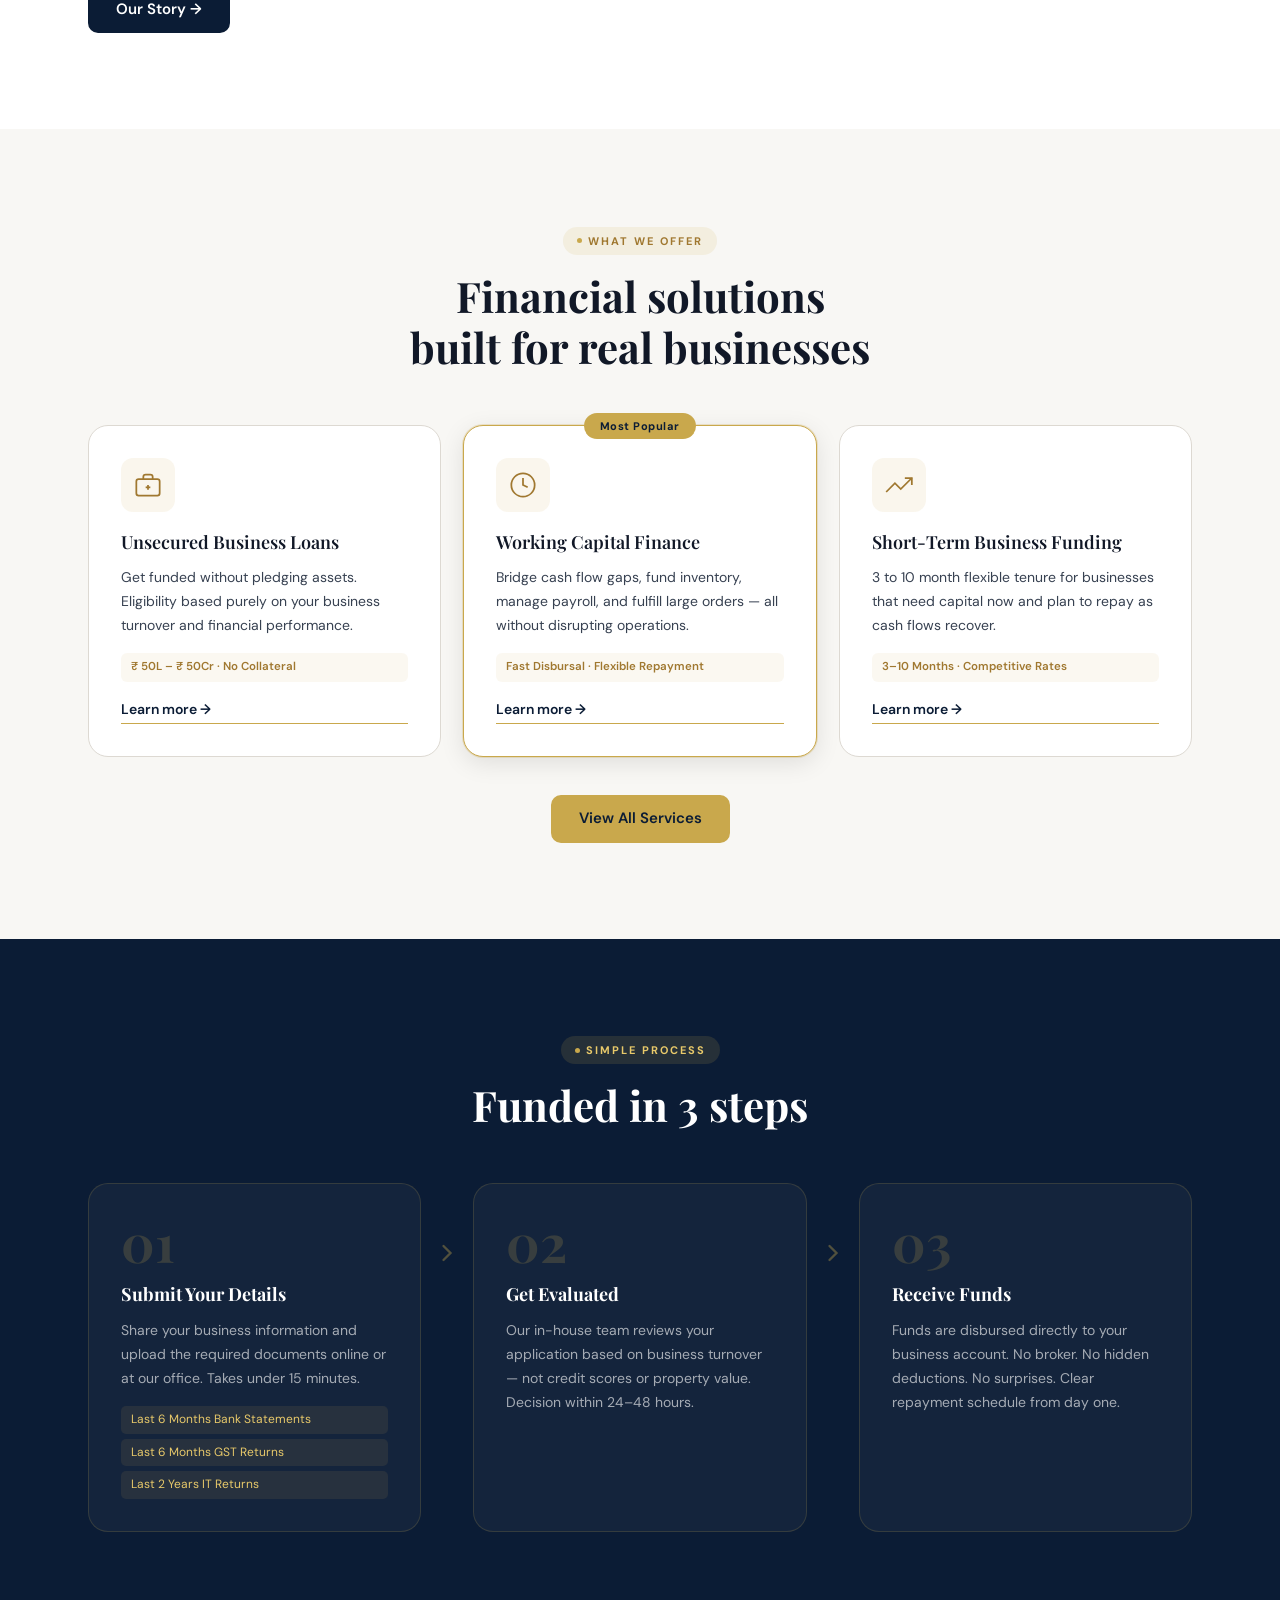
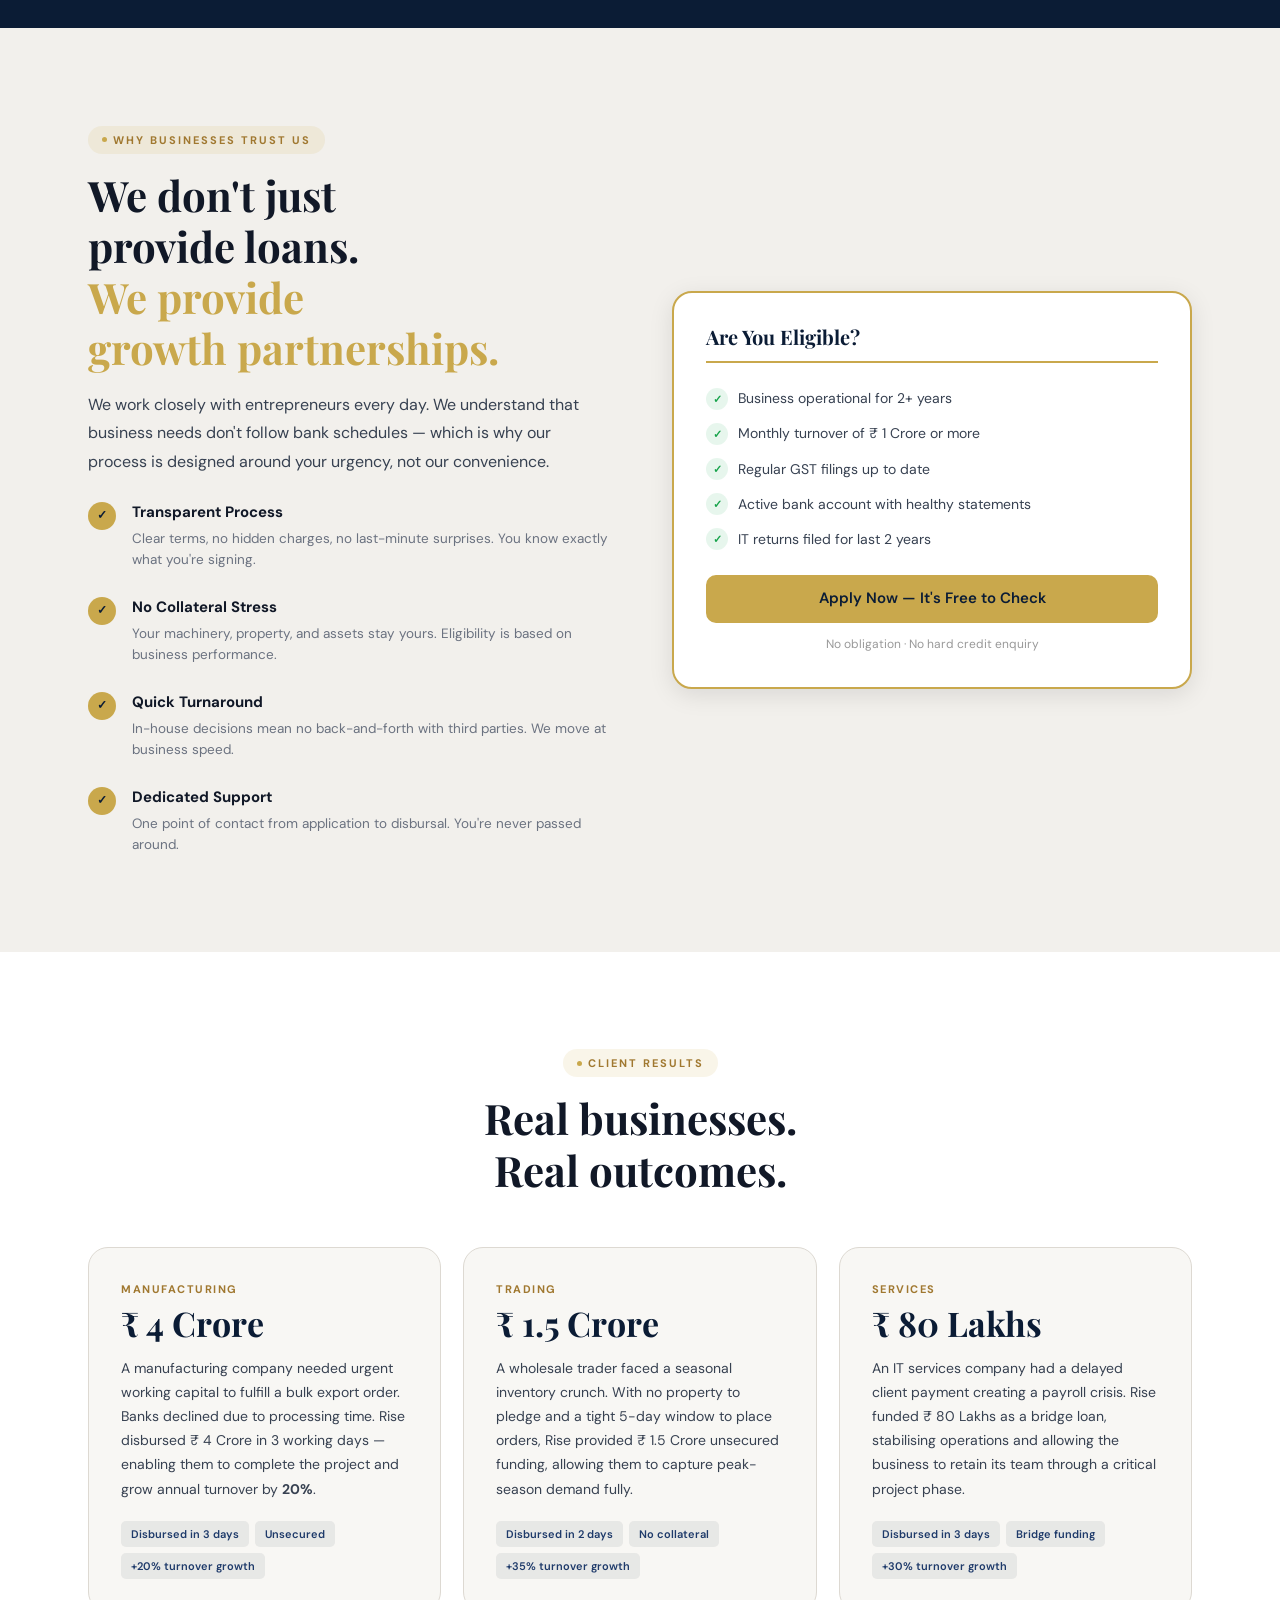
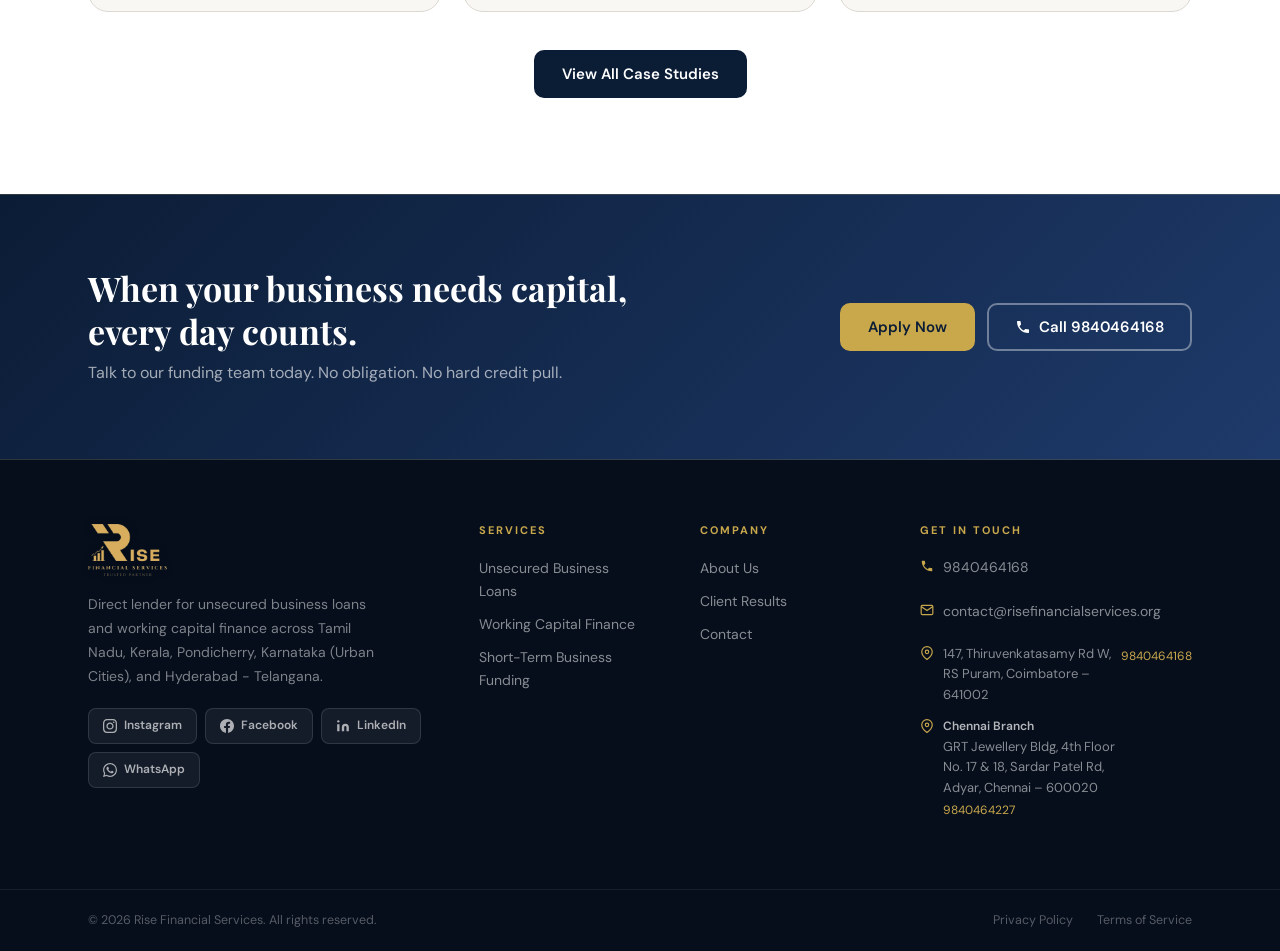
==== commit 4b6265df: "Update hero title and statistics in index.html" ====
--- a/index.html
+++ b/index.html
@@ -38,7 +38,7 @@
   <div class="container hero-content">
     <div class="hero-left">
       <div class="hero-badge">Direct Fund Provider · No Middlemen</div>
-      <h1 class="hero-h1">Make Smart<br>Businesses.<br><span class="gold">Prefer<br>Smart Funding.</span></h1>
+      <h1 class="hero-h1">Smart<br>Businesses.<br><span class="gold">Prefer<br>Smart Funding.</span></h1>
       <p class="hero-sub">Unsecured business loans from <strong>₹ 50 Lakhs to ₹ 50 Crores</strong> — approved in 1 to 3 working days. No collateral. No broker fees. Direct from us to your account.</p>
       <div class="hero-cta-row">
         <a href="contact.html" class="btn btn-gold">Check My Eligibility</a>
@@ -108,8 +108,8 @@
       <div class="stat-lbl">Short-term funding</div>
     </div>
     <div class="stat-item">
-      <div class="stat-num">1000<span class="stat-plus">+</span></div>
-      <div class="stat-lbl">Businesses Funded</div>
+      <div class="stat-num">₹ 2500Cr+<span class="stat-plus">+</span></div>
+      <div class="stat-lbl">Total Disbursed</div>
     </div>
     <div class="stat-item">
       <div class="stat-num">1–3</div>
@@ -337,7 +337,7 @@
         <div class="case-meta">
           <span>Disbursed in 2 days</span>
           <span>No collateral</span>
-          <span>Seasonal demand fulfilled</span>
+          <span>+35% turnover growth</span>
         </div>
       </div>
       <div class="case-card fade-up">
@@ -345,9 +345,9 @@
         <div class="case-amount">₹ 80 Lakhs</div>
         <p class="case-story">An IT services company had a delayed client payment creating a payroll crisis. Rise funded ₹ 80 Lakhs as a bridge loan, stabilising operations and allowing the business to retain its team through a critical project phase.</p>
         <div class="case-meta">
-          <span>Disbursed in 1 day</span>
+          <span>Disbursed in 3 days</span>
           <span>Bridge funding</span>
-          <span>Operations stabilised</span>
+          <span>+30% turnover growth</span>
         </div>
       </div>
     </div>
@@ -381,7 +381,7 @@
       <a href="index.html" class="logo logo-light" aria-label="Rise Financial Services">
         <img src="logo-transparent.png" alt="Rise Financial Services" class="logo-img" width="200" height="53">
       </a>
-      <p>Direct lender for unsecured business loans and working capital finance across Tamil Nadu, Kerala, Pondicherry, Karnataka (Urban Cities), and Hyderabad - Telangana..</p>
+      <p>Direct lender for unsecured business loans and working capital finance across Tamil Nadu, Kerala, Pondicherry, Karnataka (Urban Cities), and Hyderabad - Telangana.</p>
       <div class="footer-social-banner">
         <a href="https://www.instagram.com/rise_financialservices/" target="_blank" rel="noopener noreferrer" class="social-btn instagram" aria-label="Instagram">
           <svg width="14" height="14" viewBox="0 0 24 24" fill="currentColor"><path d="M12 2.163c3.204 0 3.584.012 4.85.07 3.252.148 4.771 1.691 4.919 4.919.058 1.265.069 1.645.069 4.849 0 3.205-.012 3.584-.069 4.849-.149 3.225-1.664 4.771-4.919 4.919-1.266.058-1.644.07-4.85.07-3.204 0-3.584-.012-4.849-.07-3.26-.149-4.771-1.699-4.919-4.92-.058-1.265-.07-1.644-.07-4.849 0-3.204.013-3.583.07-4.849.149-3.227 1.664-4.771 4.919-4.919 1.266-.057 1.645-.069 4.849-.069zm0-2.163c-3.259 0-3.667.014-4.947.072-4.358.2-6.78 2.618-6.98 6.98-.059 1.281-.073 1.689-.073 4.948 0 3.259.014 3.668.072 4.948.2 4.358 2.618 6.78 6.98 6.98 1.281.058 1.689.072 4.948.072 3.259 0 3.668-.014 4.948-.072 4.354-.2 6.782-2.618 6.979-6.98.059-1.28.073-1.689.073-4.948 0-3.259-.014-3.667-.072-4.947-.196-4.354-2.617-6.78-6.979-6.98-1.281-.059-1.69-.073-4.949-.073zm0 5.838c-3.403 0-6.162 2.759-6.162 6.162s2.759 6.163 6.162 6.163 6.162-2.759 6.162-6.163c0-3.403-2.759-6.162-6.162-6.162zm0 10.162c-2.209 0-4-1.79-4-4 0-2.209 1.791-4 4-4s4 1.791 4 4c0 2.21-1.791 4-4 4zm6.406-11.845c-.796 0-1.441.645-1.441 1.44s.645 1.44 1.441 1.44c.795 0 1.439-.645 1.439-1.44s-.644-1.44-1.439-1.44z"/></svg>
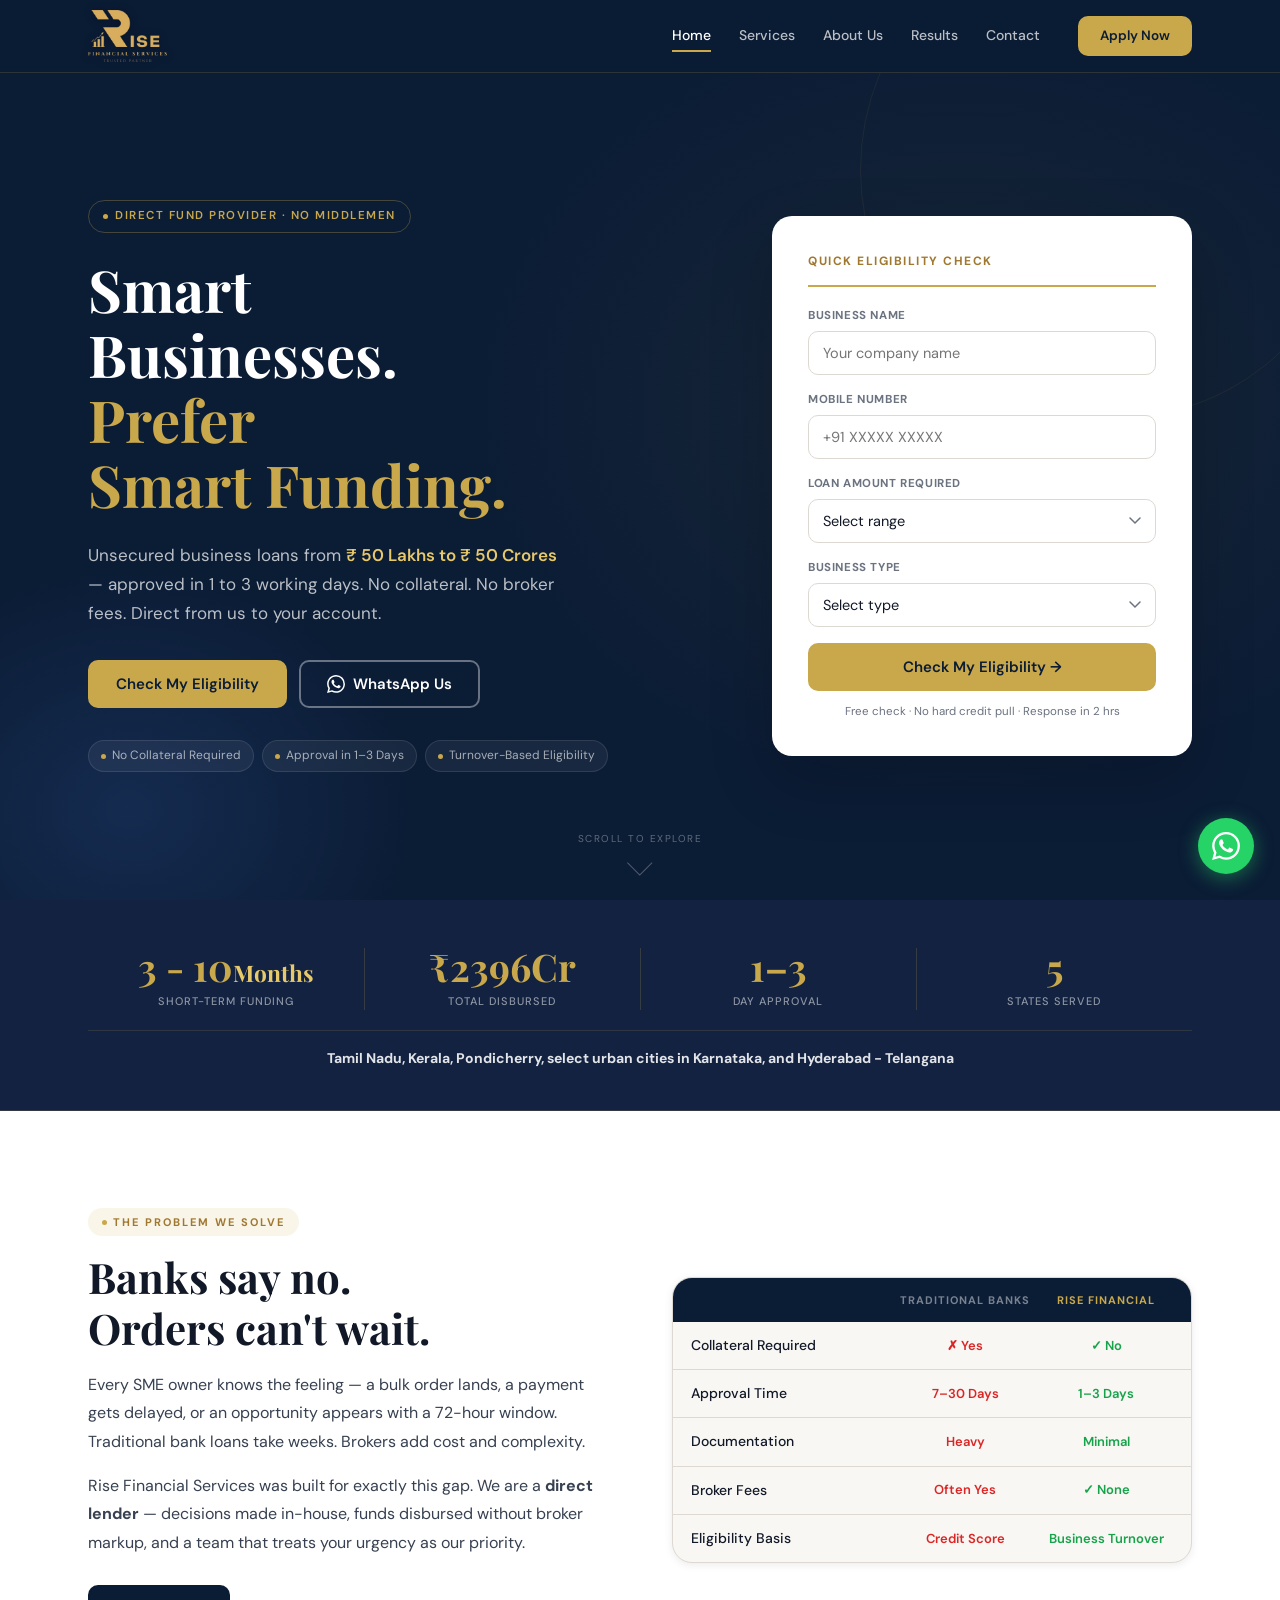
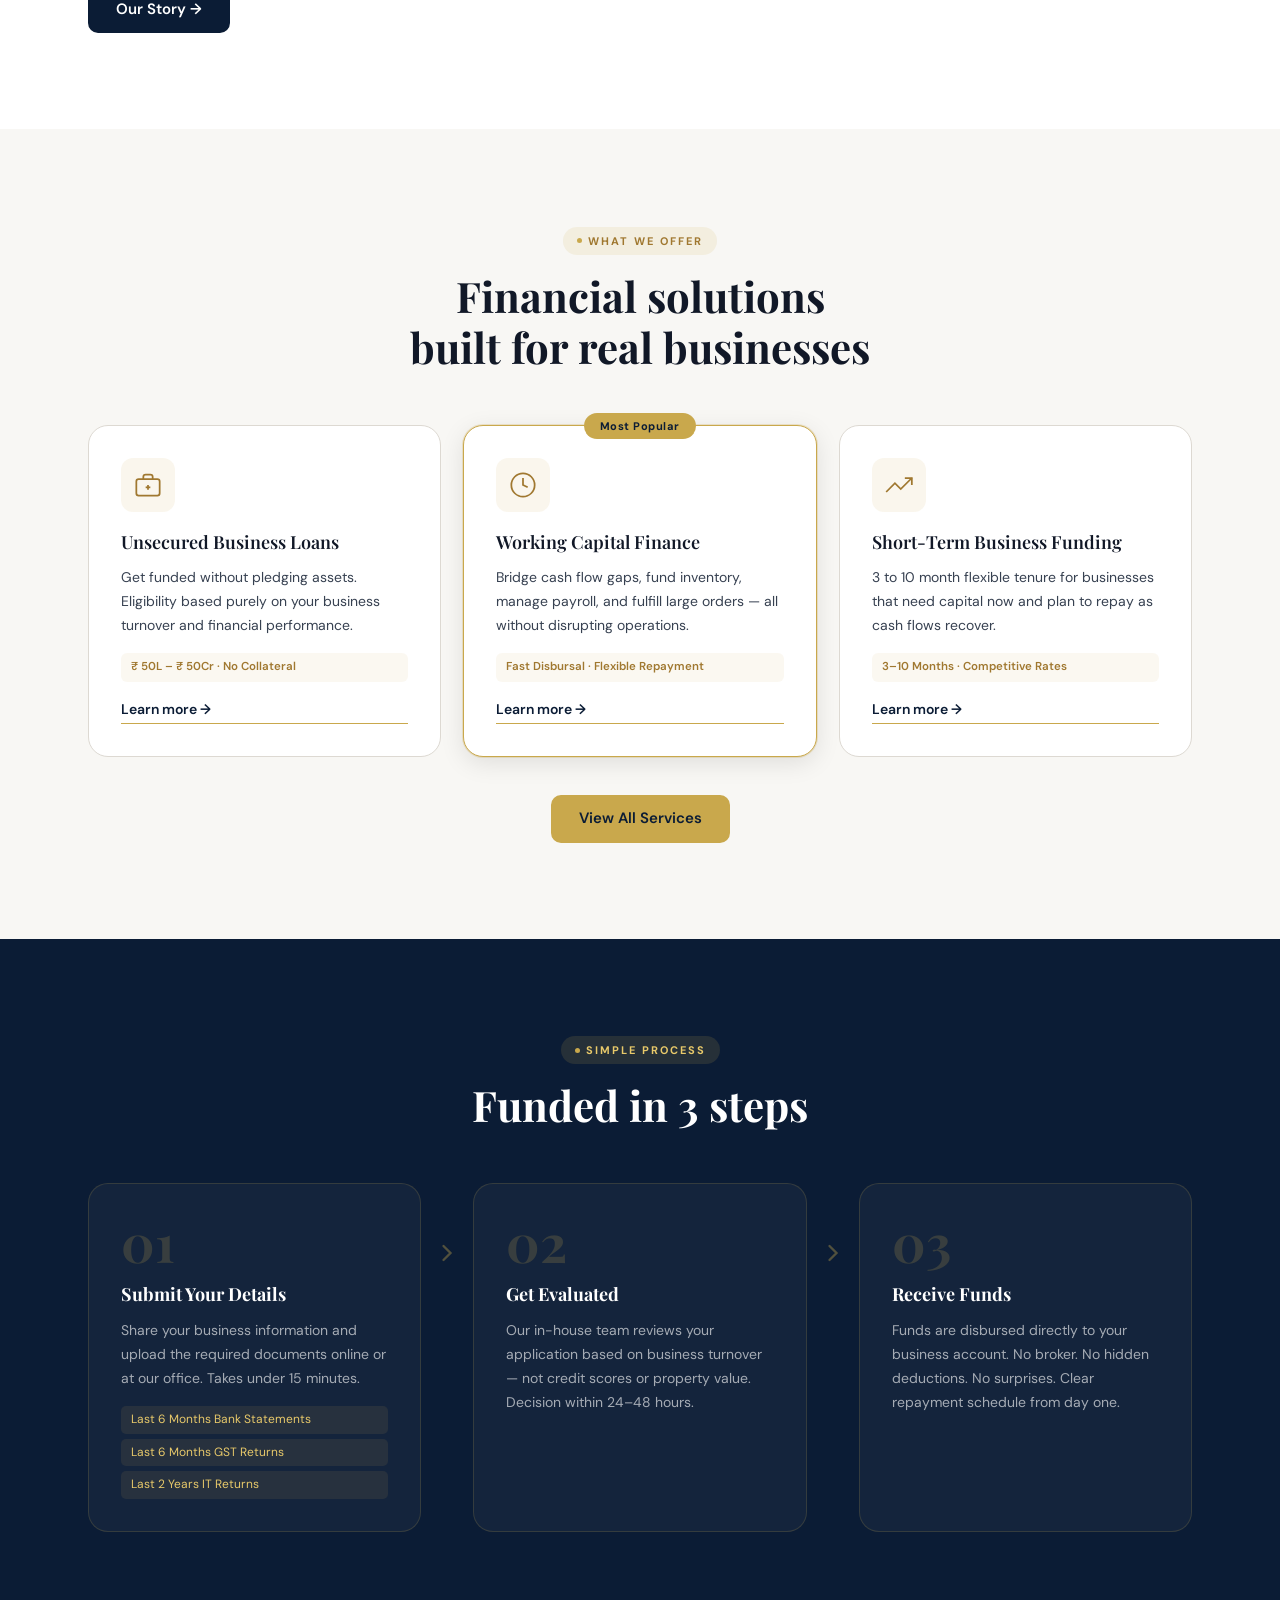
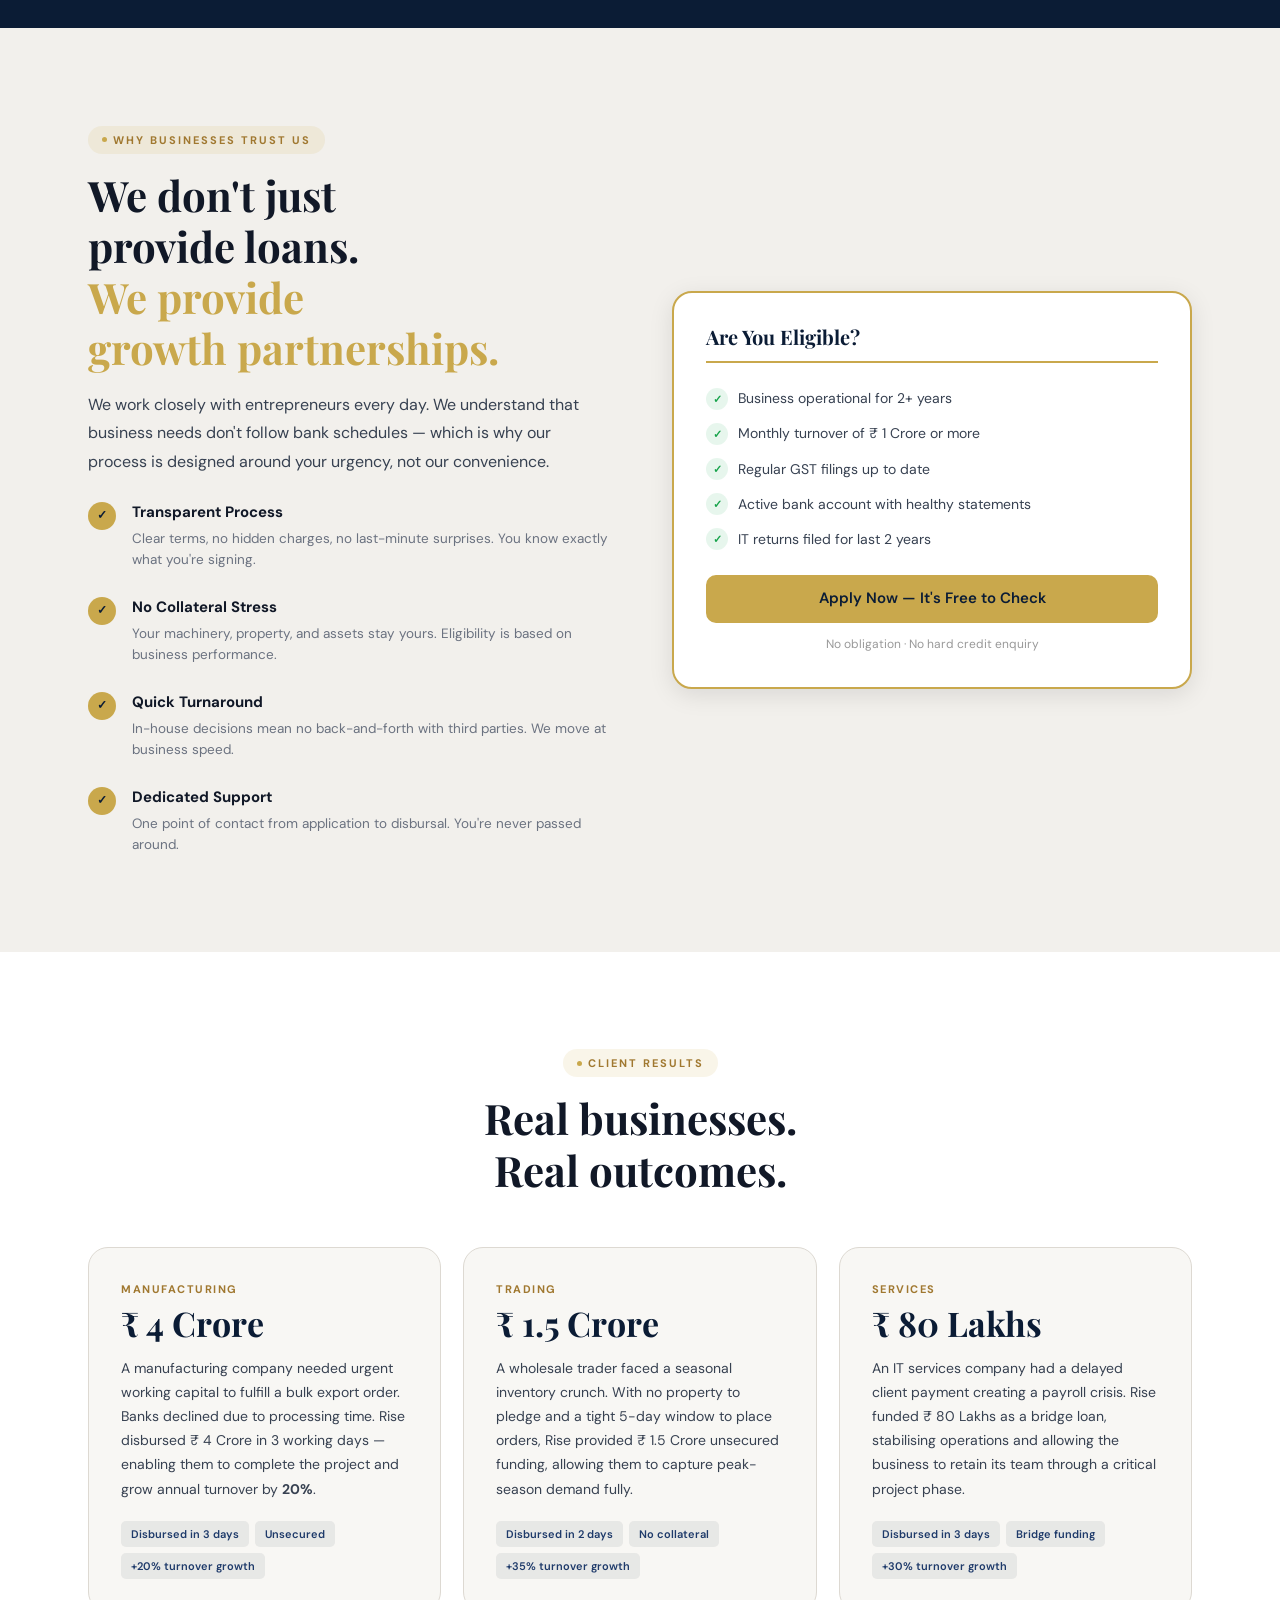
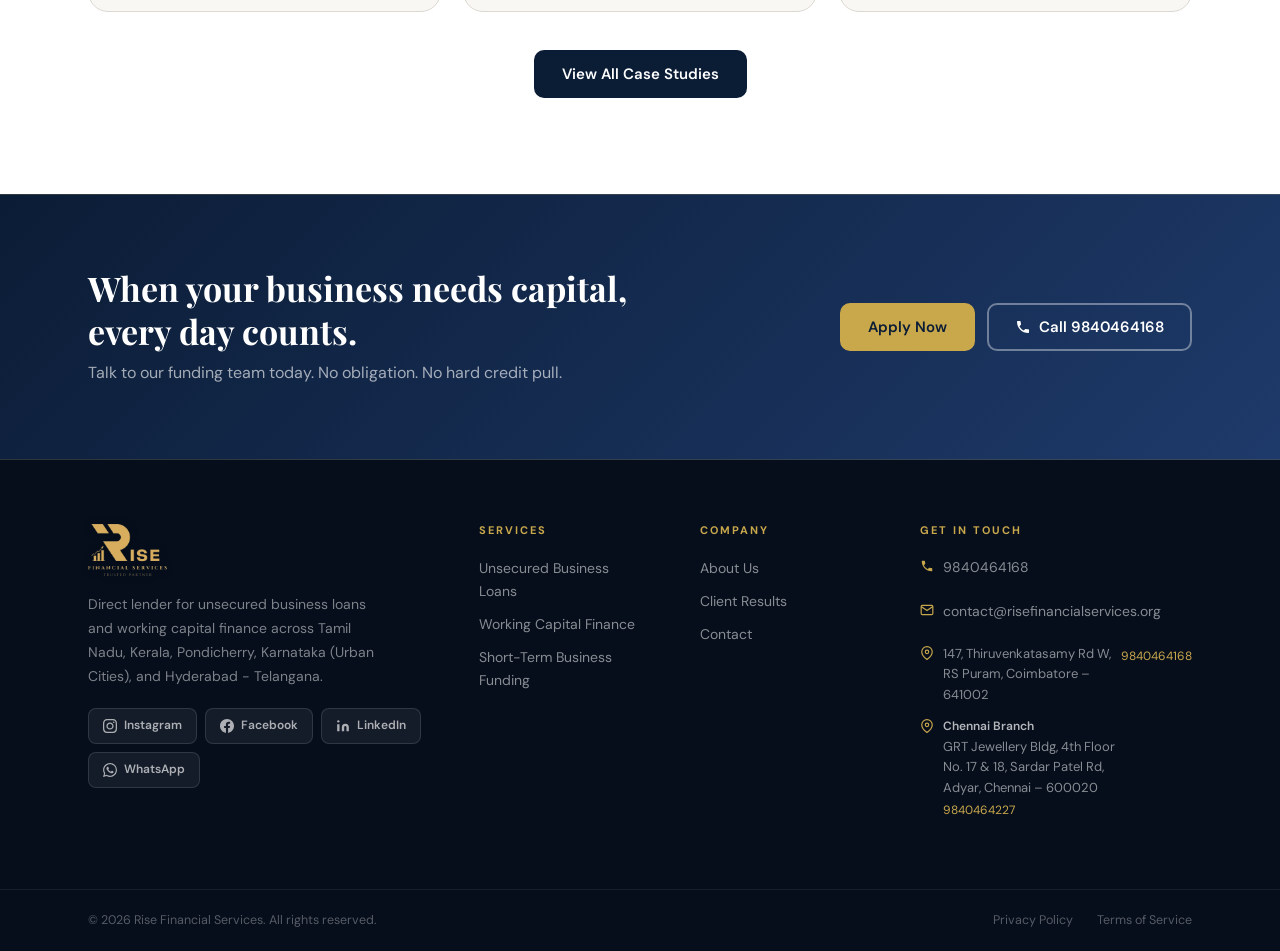
==== commit b5c7dcde: "Add favicon link to index.html Add favicon link to the HTML document" ====
--- a/index.html
+++ b/index.html
@@ -9,6 +9,7 @@
 <link rel="preconnect" href="https://fonts.gstatic.com" crossorigin>
 <link href="https://fonts.googleapis.com/css2?family=Playfair+Display:wght@500;600;700&family=DM+Sans:wght@300;400;500;600&display=swap" rel="stylesheet">
 <link rel="stylesheet" href="styles.css">
+<link rel="icon" type="image/png" href="logo.png">
 </head>
 <body>
 
--- a/styles.css
+++ b/styles.css
@@ -797,8 +797,8 @@
 
 /* ===== ABOUT PAGE ===== */
 .mission-section { background: var(--white); padding: clamp(56px, 8vw, 96px) 0; }
-.mission-grid { display: grid; grid-template-columns: 1fr 1fr; gap: clamp(2.5rem, 5vw, 5rem); align-items: center; }
-.mission-content p { font-size: 16px; line-height: 1.8; color: var(--text-body); margin-bottom: 1rem; }
+.mission-grid { display: grid; grid-template-columns: 1fr 1fr; gap: clamp(2.5rem, 5vw, 5rem); align-items: start; }
+.mission-content p { font-size: 16px; line-height: 1.8; color: var(--text-body); margin-bottom: 1rem; text-align: justify; text-justify: inter-word; text-align-last: left; }
 .mission-values { display: grid; grid-template-columns: 1fr 1fr; gap: 14px; margin-top: 2rem; }
 .value-card { background: var(--off-white); border-radius: var(--radius-sm); padding: 1.25rem; border-left: 3px solid var(--gold); }
 .value-card h4 { font-size: 14px; font-weight: 700; color: var(--navy); margin-bottom: .3rem; font-family: var(--font-body); }
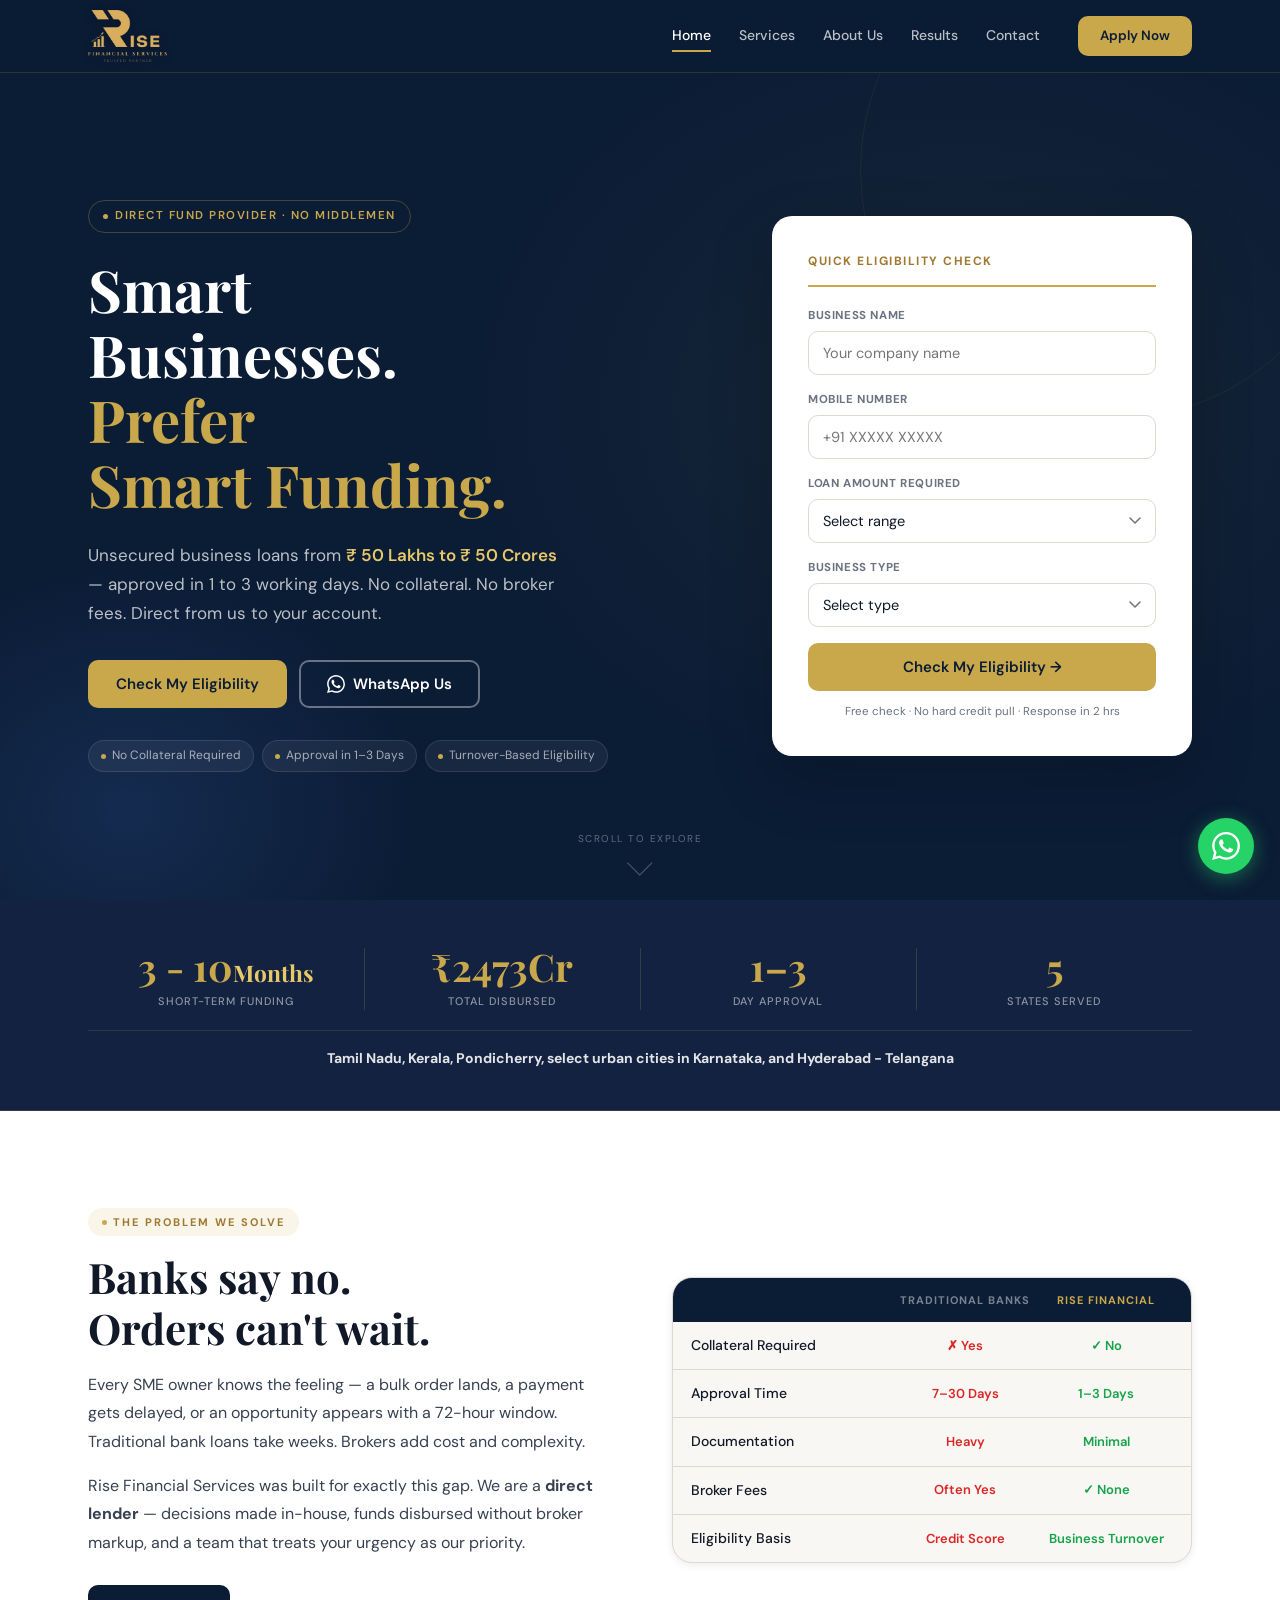
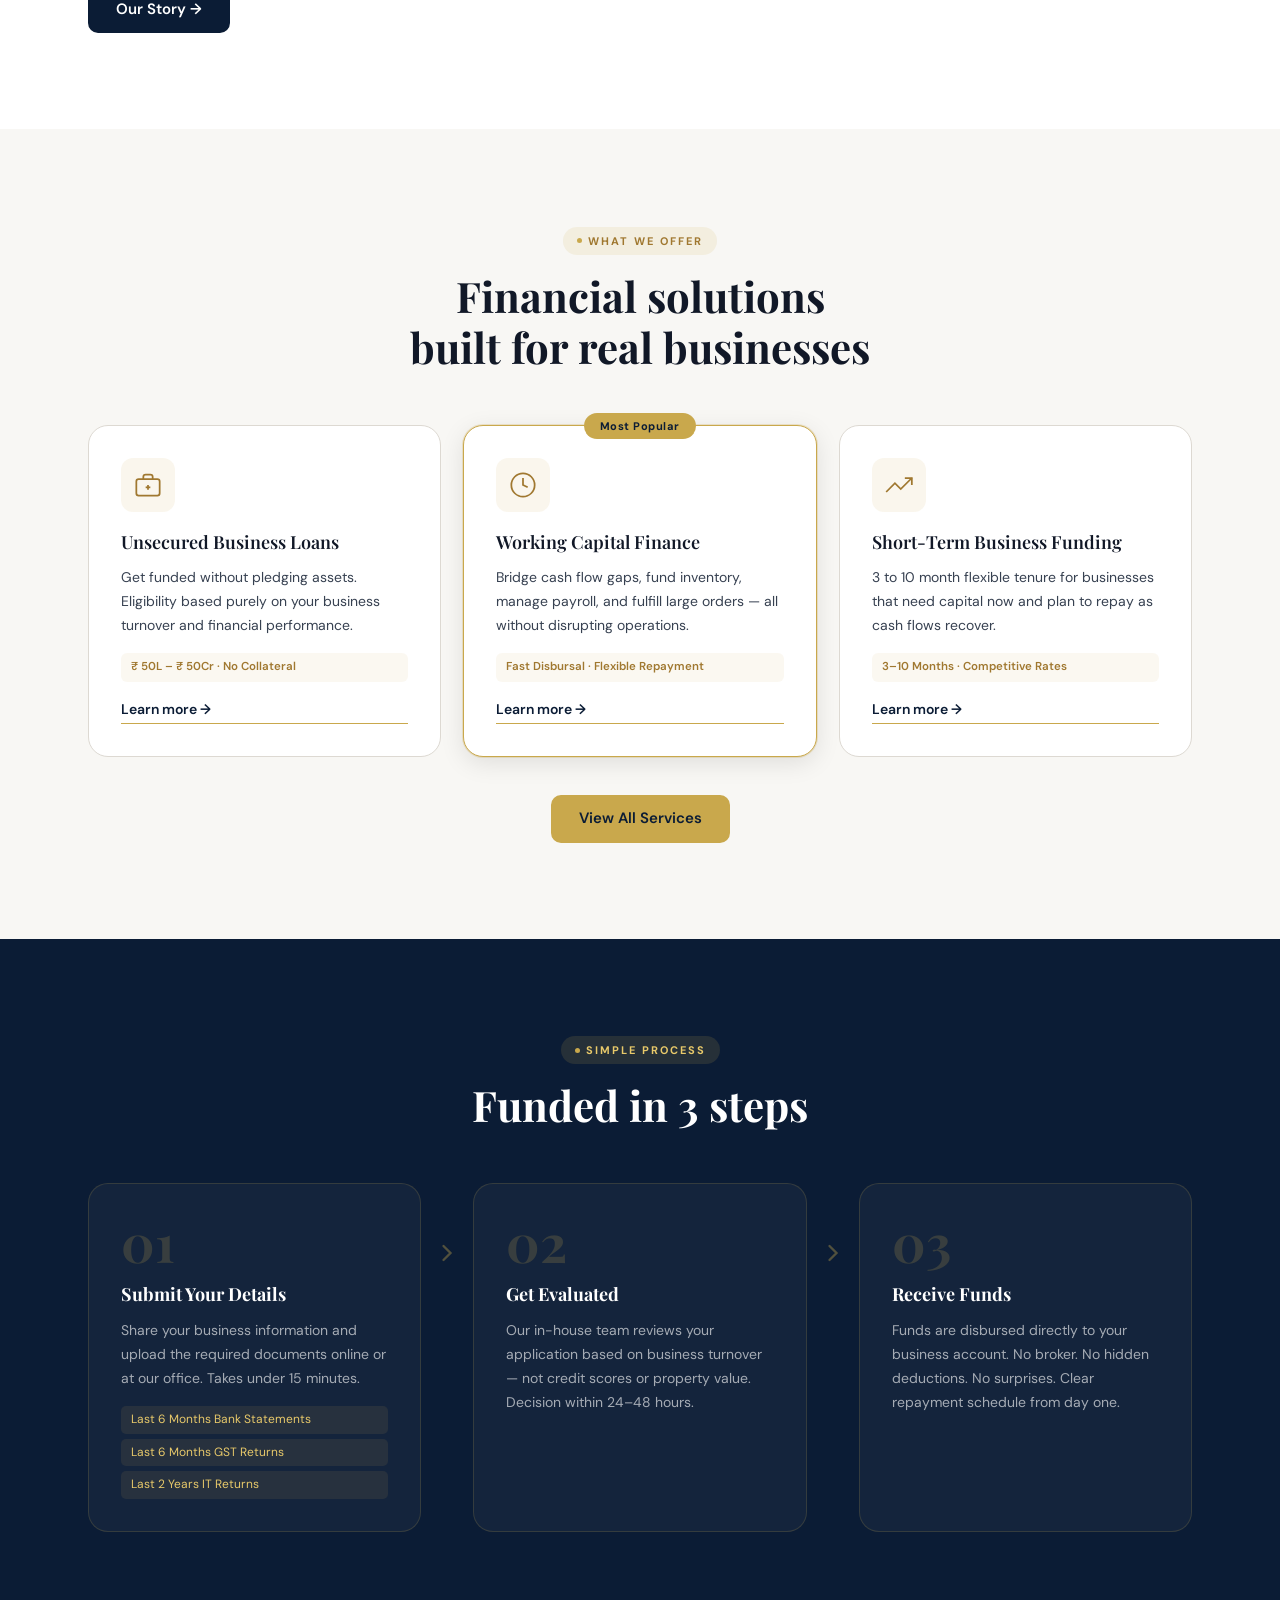
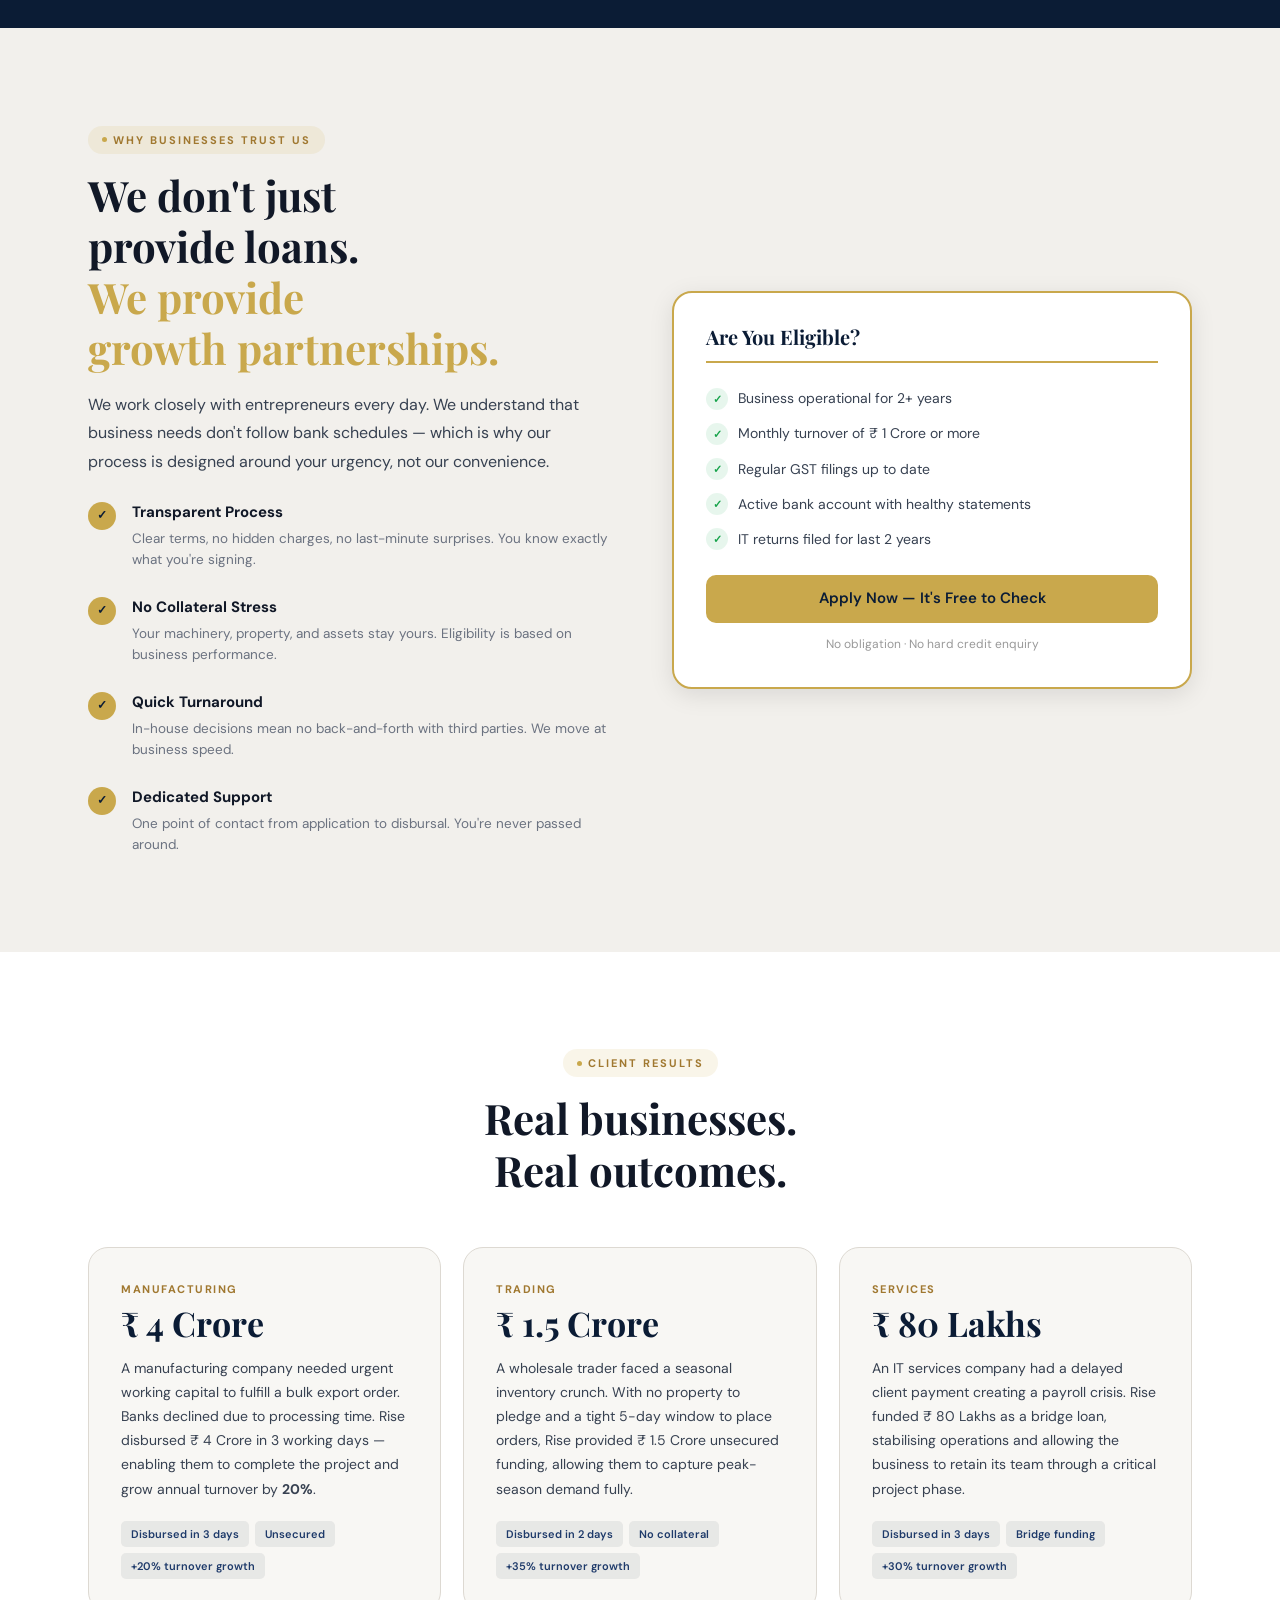
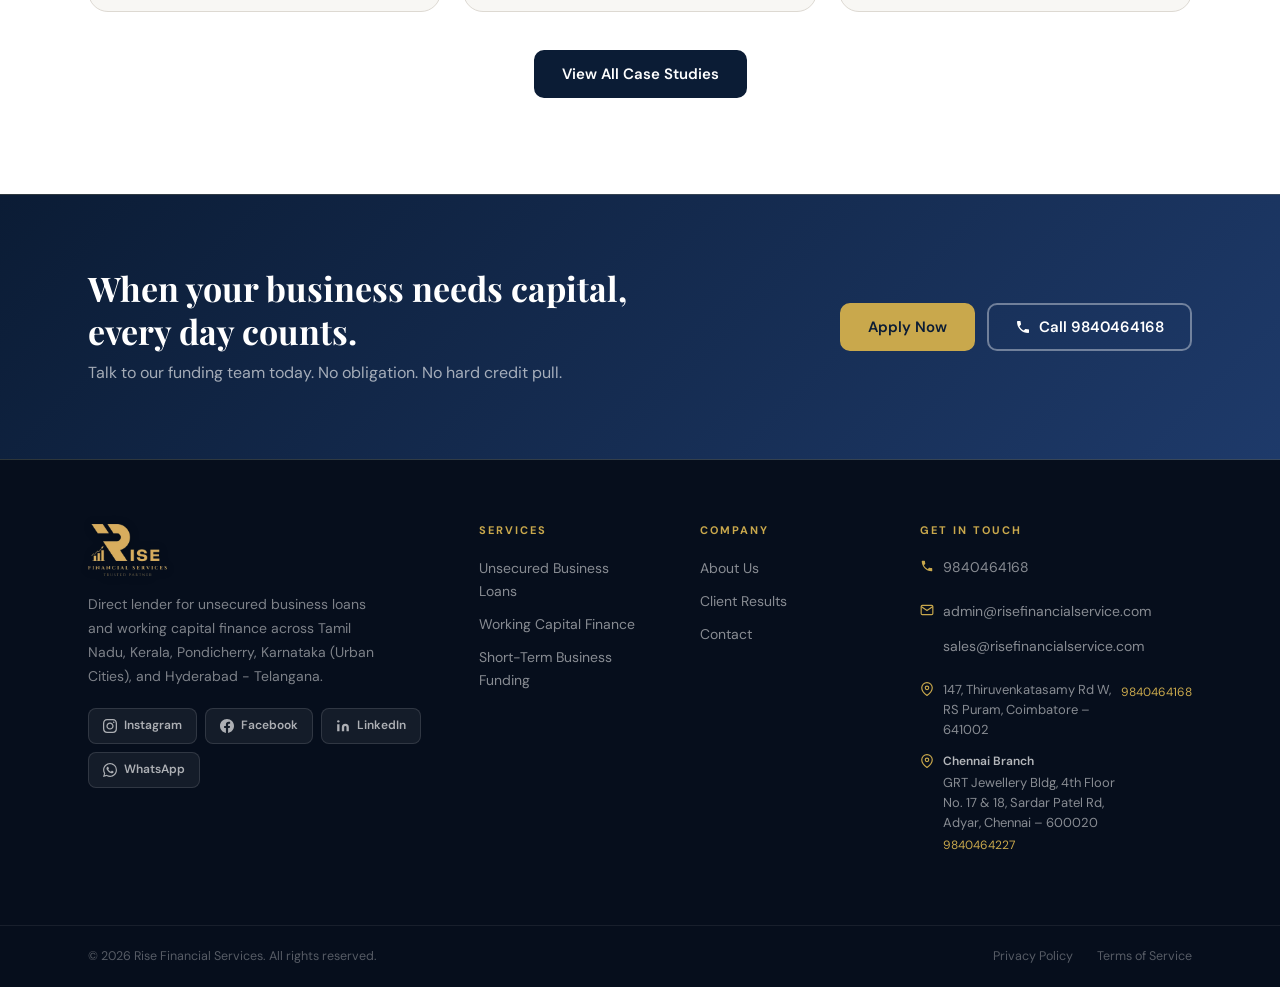
==== commit d37773de: "Update form fields and options in index.html" ====
--- a/index.html
+++ b/index.html
@@ -60,33 +60,33 @@
         <form class="quick-form" action="contact.html" method="get">
           <div class="form-group">
             <label for="hf-business">Business Name</label>
-            <input id="hf-business" type="text" placeholder="Your company name" autocomplete="organization">
+            <input id="hf-business" name="business" type="text" placeholder="Your company name" autocomplete="organization">
           </div>
           <div class="form-group">
             <label for="hf-mobile">Mobile Number</label>
-            <input id="hf-mobile" type="tel" placeholder="+91 XXXXX XXXXX" autocomplete="tel">
+            <input id="hf-mobile" name="mobile" type="tel" placeholder="+91 XXXXX XXXXX" autocomplete="tel">
           </div>
           <div class="form-group">
             <label for="hf-amount">Loan Amount Required</label>
-            <select id="hf-amount">
+            <select id="hf-amount" name="loanAmount">
               <option value="">Select range</option>
-              <option>₹ 50 Lakhs – ₹ 1 Crore</option>
-              <option>₹ 1 Crore – ₹ 5 Crores</option>
-              <option>₹ 5 Crores – ₹ 10 Crores</option>
-              <option>₹ 10 Crores – ₹ 25 Crores</option>
-              <option>₹ 25 Crores – ₹ 50 Crores</option>
+              <option value="₹ 50 Lakhs – ₹ 1 Crore">₹ 50 Lakhs – ₹ 1 Crore</option>
+              <option value="₹ 1 Crore – ₹ 5 Crores">₹ 1 Crore – ₹ 5 Crores</option>
+              <option value="₹ 5 Crores – ₹ 10 Crores">₹ 5 Crores – ₹ 10 Crores</option>
+              <option value="₹ 10 Crores – ₹ 25 Crores">₹ 10 Crores – ₹ 25 Crores</option>
+              <option value="₹ 25 Crores – ₹ 50 Crores">₹ 25 Crores – ₹ 50 Crores</option>
             </select>
           </div>
           <div class="form-group">
             <label for="hf-type">Business Type</label>
-            <select id="hf-type">
+            <select id="hf-type" name="businessType">
               <option value="">Select type</option>
-              <option>Manufacturing</option>
-              <option>Trading</option>
-              <option>Services</option>
-              <option>Construction</option>
-              <option>Export/Import</option>
-              <option>Other</option>
+              <option value="Manufacturing">Manufacturing</option>
+              <option value="Trading / Distribution">Trading / Distribution</option>
+              <option value="Services">Services</option>
+              <option value="Construction">Construction</option>
+              <option value="Export / Import">Export / Import</option>
+              <option value="Other">Other</option>
             </select>
           </div>
           <button type="submit" class="btn btn-gold w-full">Check My Eligibility →</button>
@@ -422,7 +422,10 @@
       </div>
       <div class="footer-contact-item">
         <svg width="14" height="14" viewBox="0 0 24 24" fill="none" stroke="currentColor" stroke-width="2" aria-hidden="true"><path d="M4 4h16c1.1 0 2 .9 2 2v12c0 1.1-.9 2-2 2H4c-1.1 0-2-.9-2-2V6c0-1.1.9-2 2-2z"/><polyline points="22,6 12,13 2,6"/></svg>
-        <a href="mailto:contact@risefinancialservices.org">contact@risefinancialservices.org</a>
+        <div style="display:flex; flex-direction:column; gap:.25rem;">
+          <a href="mailto:admin@risefinancialservice.com">admin@risefinancialservice.com</a>
+          <a href="mailto:sales@risefinancialservice.com">sales@risefinancialservice.com</a>
+        </div>
       </div>
       <div class="footer-contact-item">
         <svg width="14" height="14" viewBox="0 0 24 24" fill="none" stroke="currentColor" stroke-width="2" aria-hidden="true"><path d="M21 10c0 7-9 13-9 13s-9-6-9-13a9 9 0 0118 0z"/><circle cx="12" cy="10" r="3"/></svg>
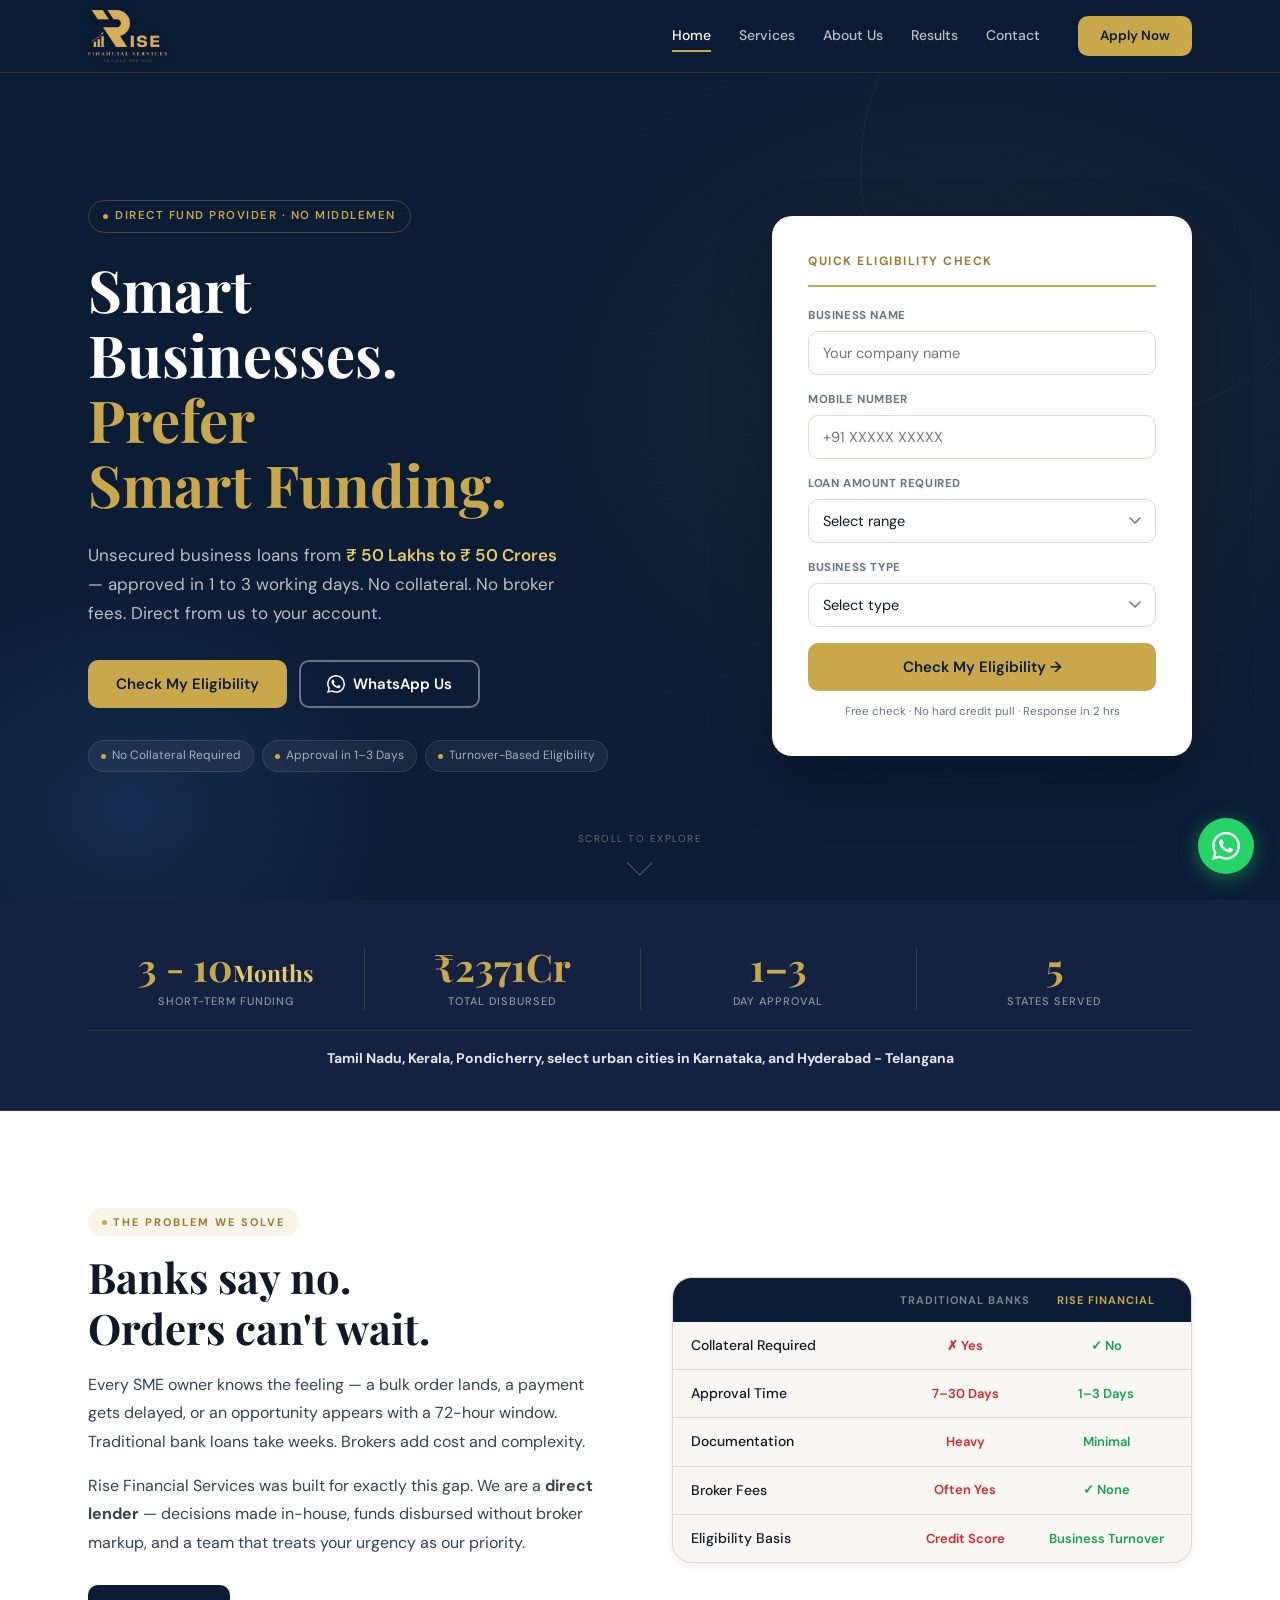
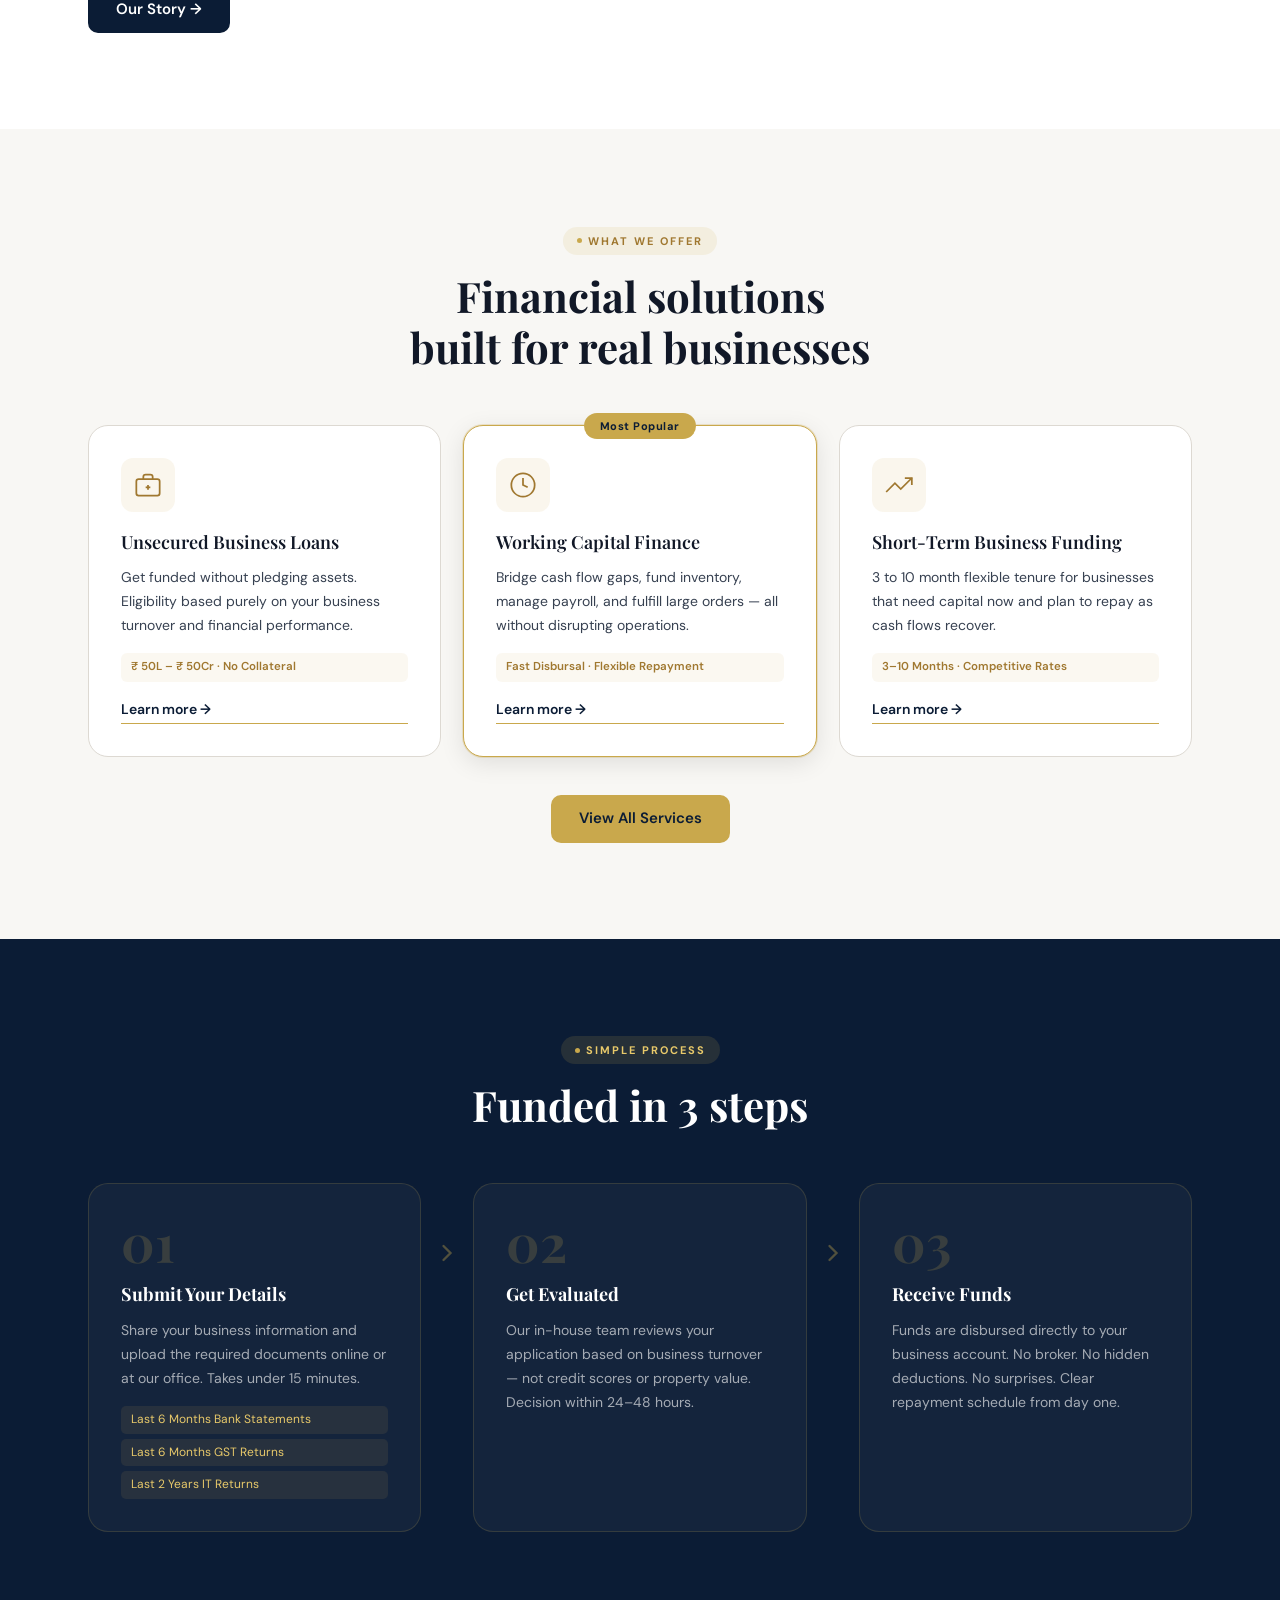
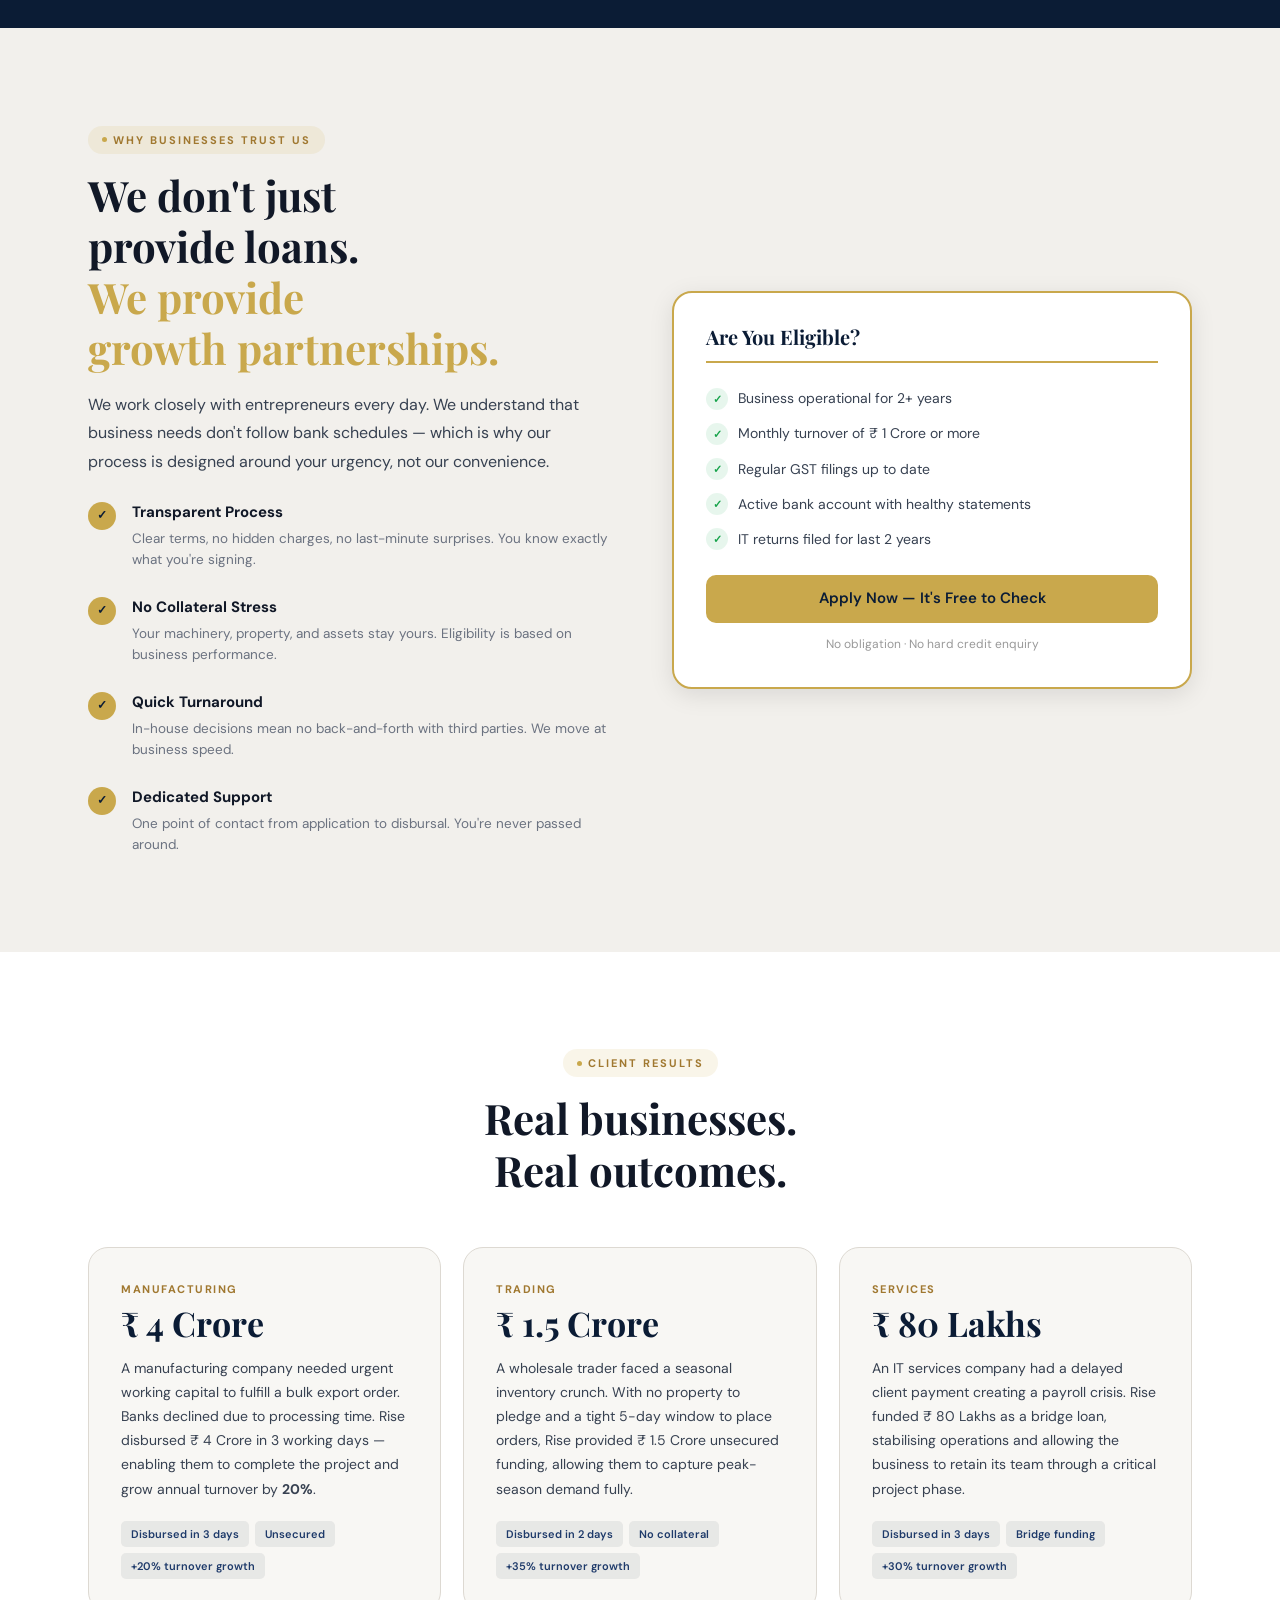
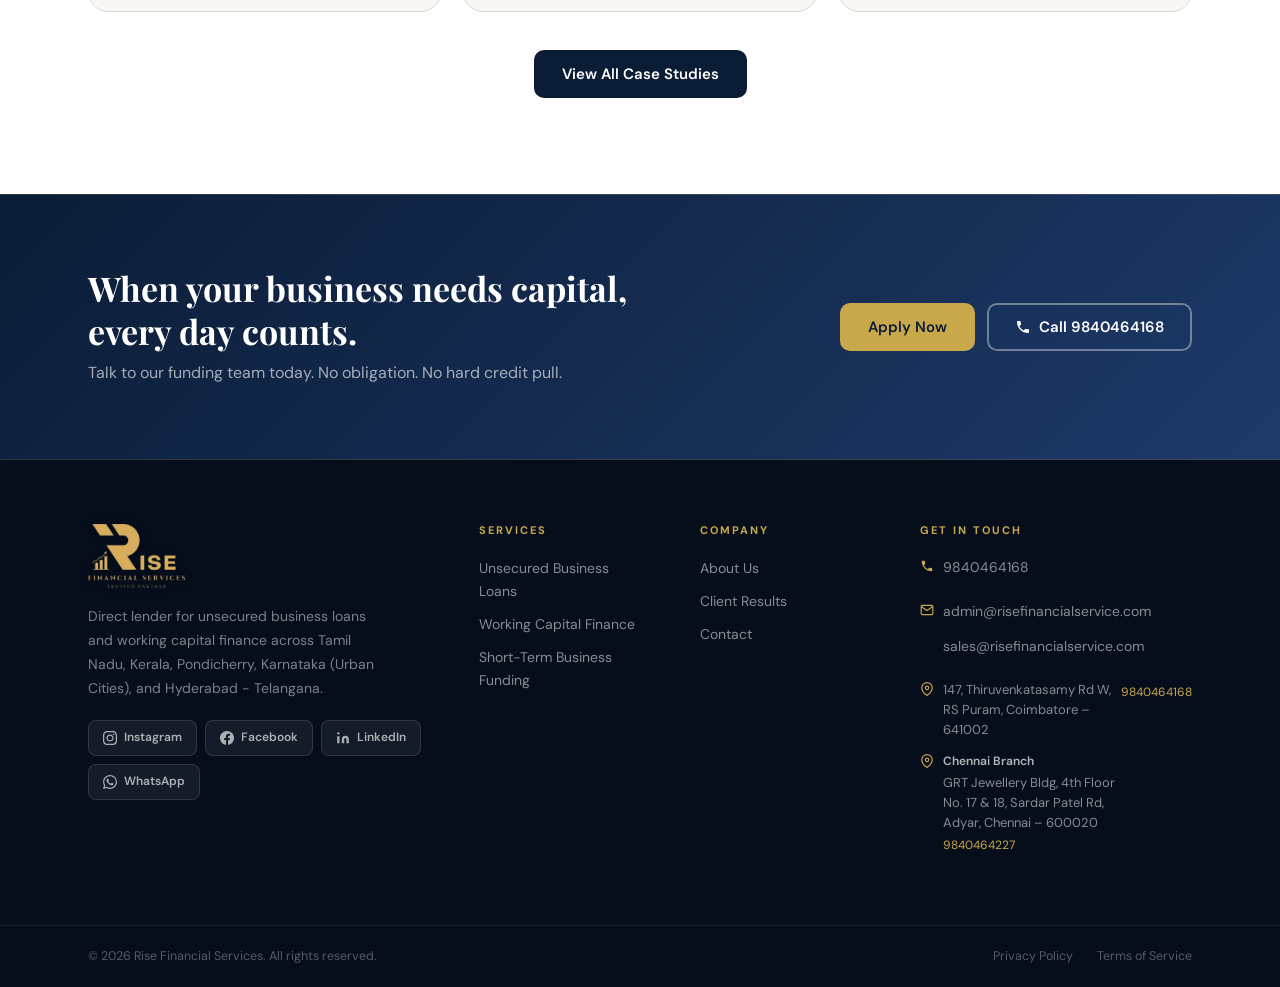
==== commit 96bb49c5: "Add JSON-LD script for Rise Financial Services Added structured data for organization in JSON-LD for" ====
--- a/index.html
+++ b/index.html
@@ -10,6 +10,29 @@
 <link href="https://fonts.googleapis.com/css2?family=Playfair+Display:wght@500;600;700&family=DM+Sans:wght@300;400;500;600&display=swap" rel="stylesheet">
 <link rel="stylesheet" href="styles.css">
 <link rel="icon" type="image/png" href="logo.png">
+<script type="application/ld+json">
+{
+  "@context": "https://schema.org",
+  "@type": "Organization",
+  "name": "Rise Financial Services",
+  "url": "https://www.risefinancialservice.com",
+  "logo": "https://www.risefinancialservice.com/logo.png",
+  "image": "https://www.risefinancialservice.com/logo.png",
+  "description": "Direct lender for unsecured business loans from ₹ 50 Lakhs to ₹ 50 Crores. Approved in 1-3 working days. No collateral required.",
+  "address": {
+    "@type": "PostalAddress",
+    "streetAddress": "147, Thiruvenkatasamy Rd W, R.S. Puram",
+    "addressLocality": "Coimbatore",
+    "addressRegion": "Tamil Nadu",
+    "postalCode": "641002",
+    "addressCountry": "IN"
+  },
+  "telephone": "+919840464168",
+  "sameAs": [
+    "https://www.risefinancialservice.com"
+  ]
+}
+</script>
 </head>
 <body>
 
--- a/styles.css
+++ b/styles.css
@@ -1020,6 +1020,9 @@
   filter: drop-shadow(0 1px 4px rgba(0,0,0,0.25));
   transition: filter 0.25s ease, transform 0.25s ease;
 }
+.footer .logo-img {
+  height: 64px;
+}
 .logo:hover .logo-img {
   filter: drop-shadow(0 2px 10px rgba(201,168,76,0.5));
   transform: scale(1.03);
